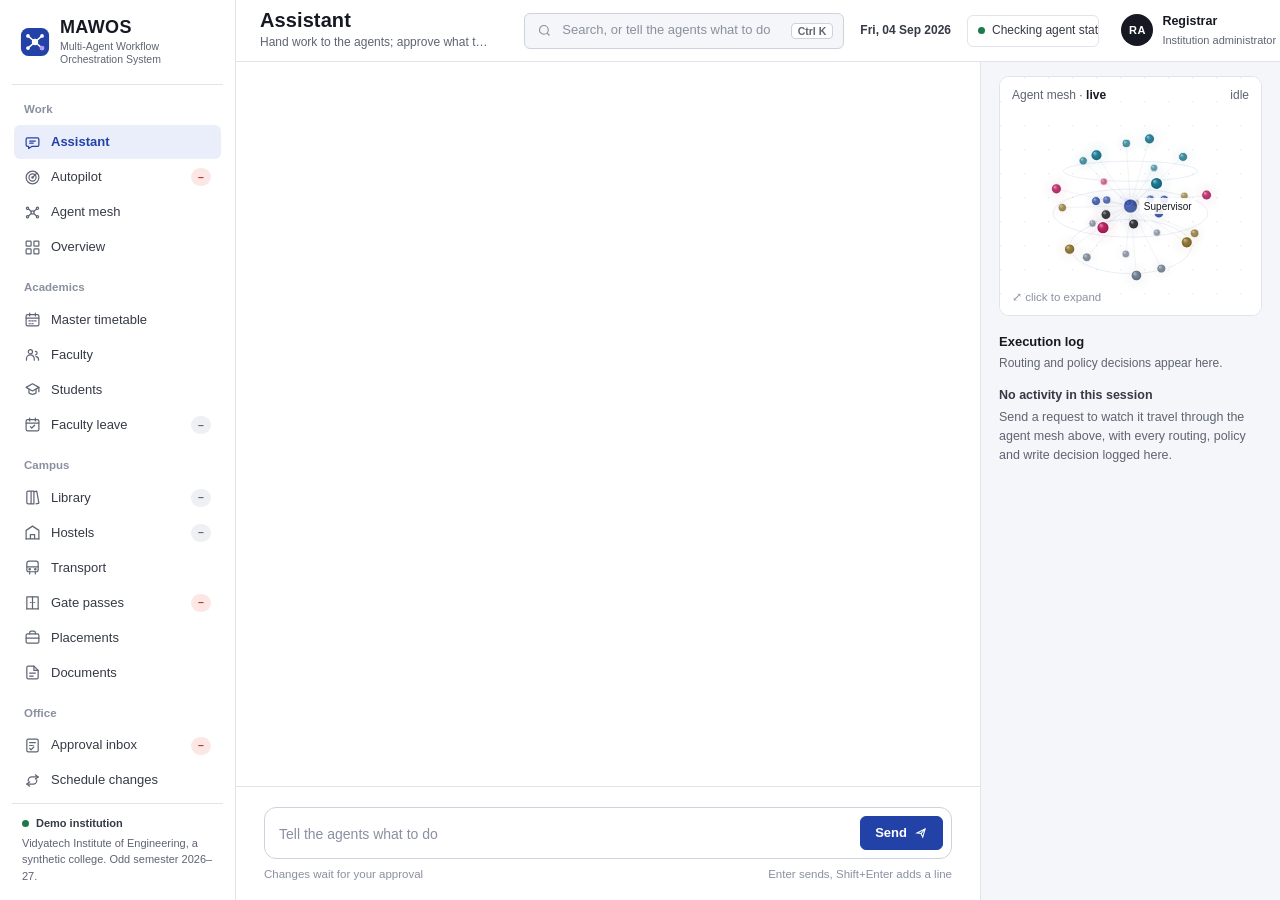
==== static/index.html @ e2b7b104 "notify: hand notices to a gateway; a notice says what happened to it #26: NotifyAgent.dispatch recor" ====
<!DOCTYPE html>
<html lang="en">
<head>
<meta charset="utf-8"/>
<meta name="viewport" content="width=device-width, initial-scale=1"/>
<meta name="theme-color" content="#FFFFFF"/>
<title>MAWOS — Registrar's console</title>
<link rel="stylesheet" href="/static/mawos.css"/>
</head>
<body>
<div class="app">
  <aside class="side" aria-label="Primary navigation">
    <div class="brand"><svg class="mark" viewBox="0 0 32 32" aria-hidden="true"><rect x="1" y="1" width="30" height="30" rx="8" fill="#2342A8"/><g stroke="#fff" stroke-width="1.6" fill="none"><path d="M16 16 8.5 9.5M16 16l7.5-6.5M16 16l-7.5 6.5M16 16l7.5 6.5"/></g><g fill="#fff"><circle cx="16" cy="16" r="3.4"/><circle cx="8.5" cy="9.5" r="2"/><circle cx="23.5" cy="9.5" r="2"/><circle cx="8.5" cy="22.5" r="2"/><circle cx="23.5" cy="22.5" r="2"/></g><circle cx="23.5" cy="22.5" r="2.6" fill="#B79AF0"/></svg><div class="brand-copy"><b>MAWOS</b><span>Multi-Agent Workflow<br>Orchestration System</span></div></div>
    <nav class="nav" id="nav">
      <div class="nav-section">Work</div>
      <button data-v="chat" class="on" title="Assistant">
        <span class="nav-icon"><svg viewBox="0 0 24 24"><path d="M5 5.5h14a2 2 0 0 1 2 2v8a2 2 0 0 1-2 2h-8l-4.5 3v-3H5a2 2 0 0 1-2-2v-8a2 2 0 0 1 2-2Z"/><path d="M8 10h8M8 13h5"/></svg></span>
        <span class="nav-label">Assistant</span>
      </button>
      <button data-v="radar" title="Autopilot">
        <span class="nav-icon"><svg viewBox="0 0 24 24"><circle cx="12" cy="12" r="9"/><circle cx="12" cy="12" r="5"/><path d="M12 12 18 6"/><circle cx="12" cy="12" r="1"/></svg></span>
        <span class="nav-label">Autopilot</span><span class="badge hot" id="radarBadge">–</span>
      </button>
      <button data-v="mesh" title="Agent mesh">
        <span class="nav-icon"><svg viewBox="0 0 24 24"><circle cx="12" cy="12" r="2.2"/><circle cx="5" cy="6" r="1.6"/><circle cx="19" cy="6" r="1.6"/><circle cx="5" cy="18" r="1.6"/><circle cx="19" cy="18" r="1.6"/><path d="M6.3 7l4 3.6M17.7 7l-4 3.6M6.3 17l4-3.6M17.7 17l-4-3.6"/></svg></span>
        <span class="nav-label">Agent mesh</span>
      </button>
      <button data-v="dash" title="Institution Overview">
        <span class="nav-icon"><svg viewBox="0 0 24 24"><rect x="3" y="3" width="7" height="7" rx="1"/><rect x="14" y="3" width="7" height="7" rx="1"/><rect x="3" y="14" width="7" height="7" rx="1"/><rect x="14" y="14" width="7" height="7" rx="1"/></svg></span>
        <span class="nav-label">Overview</span>
      </button>

      <div class="nav-section">Academics</div>
      <button data-v="tt" title="Master timetable">
        <span class="nav-icon"><svg viewBox="0 0 24 24"><rect x="3" y="5" width="18" height="16" rx="2"/><path d="M16 3v4M8 3v4M3 10h18M7 14h2M11 14h2M15 14h2M7 18h2M11 18h2"/></svg></span>
        <span class="nav-label">Master timetable</span>
      </button>
      <button data-v="fac" title="Faculty">
        <span class="nav-icon"><svg viewBox="0 0 24 24"><circle cx="9" cy="8" r="3"/><path d="M3.5 20v-2a5.5 5.5 0 0 1 11 0v2M16 7.5a2.5 2.5 0 0 1 0 5M17 15a4 4 0 0 1 3.5 4v1"/></svg></span>
        <span class="nav-label">Faculty</span>
      </button>
      <button data-v="stu" title="Students">
        <span class="nav-icon"><svg viewBox="0 0 24 24"><path d="m3 9 9-5 9 5-9 5-9-5Z"/><path d="M7 12v5c2.8 2 7.2 2 10 0v-5M21 9v6"/></svg></span>
        <span class="nav-label">Students</span>
      </button>

      <button data-v="leave" title="Faculty leave">
        <span class="nav-icon"><svg viewBox="0 0 24 24"><rect x="3" y="5" width="18" height="16" rx="2"/><path d="M16 3v4M8 3v4M3 10h18M9 15l2 2 4-4"/></svg></span>
        <span class="nav-label">Faculty leave</span><span class="badge" id="leaveBadge">–</span>
      </button>

      <div class="nav-section">Campus</div>
      <button data-v="lib" title="Library">
        <span class="nav-icon"><svg viewBox="0 0 24 24"><path d="M4 19V5a2 2 0 0 1 2-2h4v18H6a2 2 0 0 1-2-2ZM10 3h4v18h-4M14 4l4-1 3 17-4 1"/></svg></span>
        <span class="nav-label">Library</span><span class="badge" id="libBadge">–</span>
      </button>
      <button data-v="hostel" title="Hostels">
        <span class="nav-icon"><svg viewBox="0 0 24 24"><path d="M3 21V9l9-6 9 6v12"/><path d="M9 21v-6h6v6M3 21h18"/></svg></span>
        <span class="nav-label">Hostels</span><span class="badge" id="hostelBadge">–</span>
      </button>
      <button data-v="bus" title="Transport">
        <span class="nav-icon"><svg viewBox="0 0 24 24"><rect x="4" y="3" width="16" height="15" rx="3"/><path d="M4 11h16M8 18v3M16 18v3"/><circle cx="8" cy="14.5" r="1"/><circle cx="16" cy="14.5" r="1"/></svg></span>
        <span class="nav-label">Transport</span>
      </button>
      <button data-v="gate" title="Gate passes">
        <span class="nav-icon"><svg viewBox="0 0 24 24"><path d="M4 21V4h16v17"/><path d="M4 21h16M12 4v17M9 12h1M14 12h1"/></svg></span>
        <span class="nav-label">Gate passes</span><span class="badge hot" id="gateBadge">–</span>
      </button>
      <button data-v="plc" title="Placements">
        <span class="nav-icon"><svg viewBox="0 0 24 24"><rect x="3" y="7" width="18" height="13" rx="2"/><path d="M8 7V5a2 2 0 0 1 2-2h4a2 2 0 0 1 2 2v2M3 13h18"/></svg></span>
        <span class="nav-label">Placements</span>
      </button>
      <button data-v="docs" title="Documents">
        <span class="nav-icon"><svg viewBox="0 0 24 24"><path d="M14 3H6a2 2 0 0 0-2 2v14a2 2 0 0 0 2 2h12a2 2 0 0 0 2-2V9Z"/><path d="M14 3v6h6M8 13h8M8 17h5"/></svg></span>
        <span class="nav-label">Documents</span>
      </button>

      <div class="nav-section">Office</div>
      <button data-v="req" title="Approval inbox">
        <span class="nav-icon"><svg viewBox="0 0 24 24"><rect x="4" y="3" width="16" height="18" rx="2"/><path d="M8 8h8M8 12h5M8 16l2 2 4-4"/></svg></span>
        <span class="nav-label">Approval inbox</span><span class="badge hot" id="reqBadge">–</span>
      </button>
      <button data-v="ovr" title="Schedule changes">
        <span class="nav-icon"><svg viewBox="0 0 24 24"><path d="M20 7h-9a5 5 0 0 0-5 5v1M4 17h9a5 5 0 0 0 5-5v-1"/><path d="m16 4 4 3-4 3M8 14l-4 3 4 3"/></svg></span>
        <span class="nav-label">Schedule changes</span>
      </button>

      <div class="nav-section">Records</div>
      <button data-v="log" title="Audit ledger">
        <span class="nav-icon"><svg viewBox="0 0 24 24"><path d="M12 3 4 6v5c0 5.2 3.3 8.4 8 10 4.7-1.6 8-4.8 8-10V6l-8-3Z"/><path d="m9 12 2 2 4-5"/></svg></span>
        <span class="nav-label">Audit ledger</span>
      </button>
    </nav>
    <div class="side-foot">
      <div class="side-foot-row"><span class="dot"></span>Demo institution</div>
      <div class="side-foot-meta">Vidyatech Institute of Engineering, a synthetic college. Odd semester 2026–27.</div>
    </div>
  </aside>

  <main class="main">
    <header class="top">
      <div class="page-meta">
        <div class="crumb">Vidyatech / Administration</div>
        <h1 id="vtitle">Assistant</h1>
        <div class="sub" id="vsub">Hand work to the agents; approve what they prepare</div>
      </div>
      <div class="spacer"></div>
      <button class="cmdk" id="cmdk" type="button" aria-label="Search or give an instruction"><svg viewBox="0 0 24 24"><circle cx="11" cy="11" r="7"/><path d="m20 20-4-4"/></svg><span>Search, or tell the agents what to do</span><kbd>Ctrl K</kbd></button>
      <div class="date-block">
        <div class="date-label">Operational date</div>
        <div class="date-value" id="clock">Fri, 04 Sep 2026</div>
      </div>
      <button class="status-control" id="enginePill" type="button" title="Test the language-model endpoint">
        <span class="dot"></span><span id="engineTxt">Checking agent status</span>
      </button>
      <div class="who" id="who" tabindex="0" role="button" aria-haspopup="true" title="Account">
        <div class="av">RA</div>
        <div class="profile-copy"><div class="name">Registrar</div><div class="role" id="whoRole">Institution administrator</div></div>
        <div class="acct" id="acct">
          <button type="button" data-acct="pw">Change my password</button>
          <button type="button" data-acct="reset">Reset someone's password…</button>
          <button type="button" data-acct="out">Sign out</button>
        </div>
      </div>
    </header>

    <section class="view chatv" id="v-chat">
      <div class="chatwrap">
        <div class="stream" id="stream" aria-live="polite"></div>
        <div class="composer">
          <div class="composer-label"><span>Suggested queries</span><span>Writes require explicit approval</span></div>
          <div class="chips" id="chips"></div>
          <div class="inp">
            <div class="compose-icon" aria-hidden="true"><svg viewBox="0 0 24 24"><path d="M5 5.5h14a2 2 0 0 1 2 2v8a2 2 0 0 1-2 2h-8l-4.5 3v-3H5a2 2 0 0 1-2-2v-8a2 2 0 0 1 2-2Z"/></svg></div>
            <textarea id="ta" rows="1" aria-label="Message the operations assistant" placeholder="Tell the agents what to do"></textarea>
            <div class="input-actions">
              <span class="keyhint" title="Press Enter to send">↵</span>
              <button class="btn" id="send" type="button">Send <svg viewBox="0 0 24 24"><path d="m5 12 14-7-4 14-3-6-7-1Z"/><path d="m12 13 7-8"/></svg></button>
            </div>
          </div>
          <div class="compose-foot"><span>Changes wait for your approval</span><span>Enter sends, Shift+Enter adds a line</span></div>
        </div>
      </div>
      <aside class="trace" id="trace" aria-label="Agent execution log">
        <div class="mesh-mini" id="meshMini" title="Click to open the agent mesh full screen · drag to rotate">
          <canvas></canvas>
          <div class="mesh-cap"><span>Agent mesh · <b>live</b></span><span id="meshMiniStat">idle</span></div>
          <div class="mini-foot"><span>⤢ click to expand</span><span class="fault" id="meshMiniFault">● fault</span></div>
        </div>
        <div id="traceLog">
          <div class="trace-head"><h5>Execution log</h5></div>
          <div class="meta">Routing and policy decisions appear here.</div>
          <div class="trace-empty">
            <svg viewBox="0 0 24 24"><circle cx="6" cy="6" r="2"/><circle cx="18" cy="12" r="2"/><circle cx="6" cy="18" r="2"/><path d="M8 6h3a3 3 0 0 1 3 3v0a3 3 0 0 0 3 3M8 18h3a3 3 0 0 0 3-3v0a3 3 0 0 1 3-3"/></svg>
            <strong>No activity in this session</strong>
            <span>Send a request to watch it travel through the agent mesh above, with every routing, policy and write decision logged here.</span>
          </div>
        </div>
      </aside>
    </section>

    <section class="view hidden" id="v-radar"></section>
    <section class="view hidden" id="v-mesh">
      <div class="stage" id="meshStage" tabindex="0" aria-label="Agent mesh: live 3D view of the agents">
        <canvas id="meshCanvas"></canvas><div class="mesh-tip"></div>
        <div class="st-top">
          <div class="st-title glass"><div class="h">Agent mesh <span class="live" id="mLive">READY</span>
            <span style="margin-left:auto;color:#7f8ba3;font-size:10.5px;font-weight:500" id="mStat">idle</span></div>
            <div class="st-cap" id="mCaption">Every packet is one real step of a request's execution trace, replayed in order.</div></div>
          <div class="st-tools glass">
            <input type="text" id="mSearch" placeholder="Find an agent…" aria-label="Find an agent"/>
            <select id="mLayout" aria-label="Layout"><option value="sphere">Sphere</option><option value="rings">Rings</option>
              <option value="flow">Flow</option><option value="clusters">Clusters</option></select>
            <button class="tb" data-m="heat" title="Size and colour by activity (H)">Heat</button>
            <button class="tb on" data-m="labels" title="Show labels">Labels</button>
            <button class="tb on" data-m="orbit" title="Slow auto-rotation">Orbit</button>
            <button class="tb" data-m="reset" title="Reset the camera (R)">Reset</button>
            <button class="tb" data-m="probe" title="3 real read-only requests; the last is designed to fail">Run probe</button>
            <button class="tb" data-m="shot" title="Save the view as PNG">PNG</button>
            <button class="tb" data-m="full" title="Full screen (F)">Full screen <kbd>F</kbd></button>
          </div>
        </div>
        <div class="st-left" id="mLeft"></div>
        <div class="st-right" id="mRight"></div>
        <div class="st-toast glass" id="mToast"></div>
        <div class="st-bottom">
          <div class="st-legend glass" id="mLegend"></div>
          <div class="st-dock glass">
            <div class="st-play">
              <button class="tb" data-m="restart" title="Replay the current run">⏮</button>
              <button class="tb" data-m="play" id="mPlay" title="Play / pause (Space)">❚❚</button>
              <button class="tb" data-m="step" title="Single step (N)">⏭</button>
              <select id="mSpeed" aria-label="Replay speed"><option value="0.25">¼×</option><option value="0.5">½×</option>
                <option value="1" selected>1×</option><option value="2">2×</option><option value="4">4×</option></select>
            </div>
            <div class="st-prog"><i id="mProg"></i></div>
            <div class="runs" id="mRuns"></div>
            <div class="st-cmd"><input type="text" id="mCmd" placeholder="Give the agents a job — e.g. “Rebalance bus routes”"/>
              <button class="btn" id="mGo" type="button">Run</button></div>
          </div>
        </div>
      </div>
    </section>
    <section class="view hidden" id="v-dash"></section>
    <section class="view hidden" id="v-leave"></section>
    <section class="view hidden" id="v-lib"></section>
    <section class="view hidden" id="v-hostel"></section>
    <section class="view hidden" id="v-bus"></section>
    <section class="view hidden" id="v-gate"></section>
    <section class="view hidden" id="v-plc"></section>
    <section class="view hidden" id="v-docs"></section>
    <section class="view hidden" id="v-tt"></section>
    <section class="view hidden" id="v-fac"></section>
    <section class="view hidden" id="v-stu"></section>
    <section class="view hidden" id="v-req"></section>
    <section class="view hidden" id="v-ovr"></section>
    <section class="view hidden" id="v-log"></section>
  </main>
</div>


<div class="palette" id="palette" role="dialog" aria-modal="true" aria-label="Search or instruct">
  <div class="box"><input id="palIn" type="text" placeholder="Go to a page, or type an instruction for the agents" autocomplete="off"/>
    <div class="list" id="palList"></div>
    <div class="foot"><span><span class="kbd">↑</span> <span class="kbd">↓</span> to move</span><span><span class="kbd">Enter</span> to open or send</span><span><span class="kbd">Esc</span> to close</span></div></div>
</div>
<script src="/static/blocks.js"></script>
<script src="/static/mesh.js"></script>
<script>
const $=s=>document.querySelector(s), $$=s=>[...document.querySelectorAll(s)];
const SID='sess-'+Math.random().toString(36).slice(2,8);
const api=(u,o)=>fetch(u,o).then(r=>{if(r.status===401){location.href='/login';throw new Error('signed out')}return r.json()});
const VT={chat:['Assistant','Hand work to the agents; approve what they prepare'],dash:['Overview','The institution today'],
  tt:['Master timetable','Class schedules, teaching blocks, and approved changes'],fac:['Faculty','Directory, workload, availability, and leave'],
  stu:['Students','Academic records, attendance, and risk'],req:['Approval inbox','Administrative requests ordered by service level'],
  ovr:['Schedule changes','Approved substitutions and timetable amendments'],log:['Audit ledger','Immutable record of agent-assisted activity'],
  radar:['Autopilot','Every agent, asked what needs a human decision today'],mesh:['Agent mesh','Every request, traced through the agents that handled it'],
  leave:['Faculty leave','Pending leave, priced against the real timetable'],lib:['Library','Catalogue, circulation and overdue fines'],
  hostel:['Hostels','Occupancy, allotment and maintenance'],bus:['Transport','Routes, seat loads and breakdown cover'],
  gate:['Gate passes','Outing and home-visit passes screened against policy'],plc:['Placements','Drives, eligibility and shortlists'],
  docs:['Documents','No-dues clearance, certificates and Student 360']};

/* ---------------- nav ---------------- */
$$('#nav button').forEach(b=>b.onclick=()=>{
  $$('#nav button').forEach(x=>x.classList.remove('on'));b.classList.add('on');
  $$('.view').forEach(v=>v.classList.add('hidden'));
  const v=b.dataset.v; $('#v-'+v).classList.remove('hidden');
  $('#vtitle').textContent=VT[v][0]; $('#vsub').textContent=VT[v][1];
  if(v==='mesh'){AgentMesh.show();$('#meshStage').focus({preventScroll:true});return;}
  if(v!=='chat') render(v);
});
// one delegated handler for every "ask the agent" button, action card and print
// button, so rendered blocks never need inline JS built from data
document.addEventListener('click',e=>{
  const a=e.target.closest('[data-ask]');
  if(a){e.preventDefault();const card=a.closest('.act');if(card)card.classList.add('done');goChat(a.dataset.ask);return;}
  const p=e.target.closest('[data-print]');
  if(p){const d=document.getElementById(p.dataset.print);if(!d)return;d.classList.add('printing');window.print();
    setTimeout(()=>d.classList.remove('printing'),300);}
});

/* ---------------- chat ---------------- */
function push(who,html){
  const d=document.createElement('div');
  d.className='msg '+who;
  d.innerHTML=`<div class="ava">${who==='user'?'RA':'<svg viewBox="0 0 32 32"><g stroke="#2342A8" stroke-width="2" fill="none"><path d="M16 16 8.5 9.5M16 16l7.5-6.5M16 16l-7.5 6.5M16 16l7.5 6.5"/></g><g fill="#2342A8"><circle cx="16" cy="16" r="3.6"/><circle cx="8.5" cy="9.5" r="2.2"/><circle cx="23.5" cy="9.5" r="2.2"/><circle cx="8.5" cy="22.5" r="2.2"/></g><circle cx="23.5" cy="22.5" r="2.6" fill="#6A3DB8"/></svg>'}</div><div class="bubble">${html}</div>`;
  $('#stream').appendChild(d); $('#stream').scrollTop=1e9; return d;
}
function setChips(list){
  $('#chips').innerHTML=(list||[]).map(c=>`<button class="chip">${esc(c)}</button>`).join('');
  $$('#chips .chip').forEach(b=>b.onclick=()=>say(b.textContent));
}
function setTrace(t,intent,conf){
  $('#traceLog').innerHTML=`<div class="trace-head"><h5>Execution log</h5></div>
    <div class="meta">Routed as <b>${esc(intent||'unclassified')}</b>, ${conf||0}% confidence.
      ${t.length} step${t.length===1?'':'s'} in ${t.length?t[t.length-1].ms:0} ms.</div>
    <div class="tl">${t.map(i=>`<div class="ti ${i.status==='error'?'err':/write_blocked/.test(i.action)?'held':i.status==='warn'?'warn':''}">
      <span class="ms">${i.ms} ms</span><div class="ag">${esc(i.agent)}</div>
      <div class="ac">${esc(i.action)}</div><div class="de">${esc(i.detail)}</div></div>`).join('')}</div>`;
}
async function say(text){
  if(!text.trim())return;
  push('user',`<p>${md(text)}</p>`);
  $('#ta').value='';
  const t=push('bot','<div class="typing"><i></i><i></i><i></i></div>');
  MESH.inflight(true);
  try{
    const r=await api('/api/chat',{method:'POST',headers:{'Content-Type':'application/json'},
      body:JSON.stringify({text,session:SID})});
    MESH.inflight(false); MESH.play(r.trace||[],text,r);
    const tag = r.engine && r.engine.startsWith('llm')
      ? `<div class="engtag">Answered by ${esc(r.model||'the language model')}${r.tokens?', '+(r.tokens.in+r.tokens.out).toLocaleString('en-IN')+' tokens':''}</div>`
      : `<div class="engtag">Answered by the rule engine</div>`;
    t.querySelector('.bubble').innerHTML=approvalMark(r.trace)+r.blocks.map(rBlock).join('')+tag;
    setTrace(r.trace||[],r.intent,r.confidence);
    setChips(r.chips);
    if(r.refresh){loadBadges();}
  }catch(e){MESH.inflight(false);t.querySelector('.bubble').innerHTML='<div class="notice"><div class="a">Connection issue</div><div class="t">The administration service is unavailable</div><div class="b">Please retry in a moment. No action was recorded.</div></div>';}
  $('#stream').scrollTop=1e9;
}
$('#send').onclick=()=>say($('#ta').value);
$('#ta').addEventListener('keydown',e=>{if(e.key==='Enter'&&!e.shiftKey){e.preventDefault();say($('#ta').value)}});
$('#ta').addEventListener('input',e=>{e.target.style.height='auto';e.target.style.height=e.target.scrollHeight+'px'});

/* ---------------- views ---------------- */
async function render(v){
  const el=$('#v-'+v); el.innerHTML='<div class="loading-state">Loading institution records</div>';
  if(v==='dash')return renderDash(el);
  if(v==='tt')return renderTT(el);
  if(v==='fac')return renderFac(el);
  if(v==='stu')return renderStu(el);
  if(v==='req')return renderReq(el);
  if(v==='ovr')return renderOvr(el);
  if(v==='log')return renderLog(el);
  if(v==='radar')return renderRadar(el);
  if(v==='leave')return renderLeave(el);
  if(v==='lib')return renderLib(el);
  if(v==='hostel')return renderHostel(el);
  if(v==='bus')return renderBus(el);
  if(v==='gate')return renderGate(el);
  if(v==='plc')return renderPlc(el);
  if(v==='docs')return renderDocs(el);
}
const inr=n=>n>=1e7?'₹'+(n/1e7).toFixed(2)+' Cr':n>=1e5?'₹'+(n/1e5).toFixed(2)+' L':'₹'+(n||0).toLocaleString('en-IN');

async function renderDash(el){
  const k=await api('/api/kpis');
  const kp=[['Students',k.students.toLocaleString('en-IN'),'across 5 departments'],['Faculty',k.faculty,'student ratio '+k.ratio],
    ['Avg attendance',k.avg_att+'%','minimum requirement 75%'],['Avg CGPA',k.avg_cgpa,'autonomous scheme'],
    ['Fee outstanding',inr(k.dues),'current receivables'],['Attendance risk',k.shortage,'below 75%'],
    ['Open approvals',k.pending,'awaiting decision'],['Faculty utilisation',k.util+'%','of sanctioned load'],
    ['Live overrides',k.overrides,'approved schedule changes'],['Placement offers',k.offers,'average ₹'+k.avg_ctc+' LPA']];
  const c=k.campus||{};
  const ck=[['Library overdue',c.library_overdue,inr(c.library_fines)+' fines accrued','lib'],
    ['Hostel occupancy',c.hostel_occupancy+'%',c.hostel_waitlist+' on waitlist','hostel'],
    ['Bus seat load',c.bus_utilisation+'%',c.routes_over+' route(s) over capacity','bus'],
    ['Gate passes',c.gatepass_pending,'awaiting a decision','gate'],
    ['Final-year placed',c.placement_pct+'%',c.drives_upcoming+' drives upcoming','plc'],
    ['Leave pending',c.leaves_pending,'faculty applications','leave']];
  el.innerHTML=`<div class="kpis">${kp.map(x=>`<div class="kpi"><div class="l">${x[0]}</div>
    <div class="v">${x[1]}</div><div class="s">${x[2]}</div></div>`).join('')}</div>
    <h4 class="blk" style="margin-top:4px">Campus services</h4>
    <div class="campus-kpis">${ck.map(x=>`<div class="kpi" style="cursor:pointer" onclick="goView('${x[3]}')"><div class="l">${x[0]}</div>
      <div class="v">${x[1]}</div><div class="s">${x[2]}</div></div>`).join('')}</div>
    <div class="pnl" style="margin-bottom:14px"><h3>Autopilot — what needs you today</h3>
      <div class="cap">Every agent was asked the same question; each item hands the job back to the agent that owns it</div>
      <div id="dashRadar"><div class="loading-state">Asking the agents</div></div></div>
    <div class="grid2">
      <div class="pnl"><h3>Department scorecard</h3><div class="cap">attendance & academic risk</div>
        <table><thead><tr><th>Dept</th><th>Students</th><th>Avg att.</th><th>&lt;75%</th></tr></thead><tbody>
        ${k.depts.map(d=>`<tr><td><b>${d.dept}</b></td><td>${d.n}</td>
          <td><span class="mini"><i style="width:${d.att}%;background:${d.att>=75?'var(--good)':'var(--warn)'}"></i></span>${d.att}%</td>
          <td style="color:${d.short>40?'var(--bad)':'var(--mut)'}">${d.short}</td></tr>`).join('')}</tbody></table></div>
      <div class="pnl"><h3>On leave today</h3><div class="cap">${k.today} · drives substitution planning</div>
        ${k.leaves_today.length?`<table><tbody>${k.leaves_today.map(l=>`<tr><td><b>${l.name}</b><br>
          <span style="color:var(--dim);font-size:11px">${l.dept} · ${l.kind}</span></td>
          <td style="text-align:right;color:var(--mut)">${l.from_date}<br>→ ${l.to_date}</td></tr>`).join('')}</tbody></table>`
          :'<div style="color:var(--dim)">Full attendance of staff today.</div>'}
        <div style="margin-top:12px"><button class="btn sm" onclick="goChat('Brief me on today\\'s institution status')">Open the daily operations brief</button></div>
      </div>
    </div>`;
  const r=await api('/api/panel/ops_radar');
  const acts=(r.blocks||[]).find(b=>b.type==='actions');
  $('#dashRadar').innerHTML=acts?rActions({...acts,title:null,items:acts.items.slice(0,5)})+
    `<button class="btn sm ghost" onclick="goView('radar')">See all ${acts.items.length}</button>`:'Nothing needs you today.';
}
function goChat(q){$$('#nav button')[0].click();say(q)}
function goView(v){const b=$(`#nav button[data-v="${v}"]`);if(b)b.click();}

async function renderTT(el){
  const cls=await api('/api/classes');
  el.innerHTML=`<div class="toolbar">
    <select id="cls" aria-label="Class section">${cls.map(c=>`<option value="${c.dept}|${c.sem}|${c.section}"
      ${c.dept==='CSE'&&c.sem===5&&c.section==='A'?'selected':''}>${c.dept} · Sem ${c.sem} · Sec ${c.section}</option>`).join('')}</select>
    <input type="text" id="dt" value="2026-09-04" aria-label="Operational date" style="width:130px"/>
    <button class="btn sm ghost" id="rl" type="button">Reload</button>
    <span class="spacer" style="flex:1"></span>
    <select id="gscope" aria-label="Generation scope" title="What to rebuild">
      <option value="class">Rebuild this section</option>
      <option value="all">Rebuild the whole college</option></select>
    <input type="number" id="gseed" value="7" min="1" max="9999" aria-label="Solver seed"
      title="Solver seed — the same seed always produces the same timetable" style="width:66px"/>
    <button class="btn sm" id="gen" type="button">Generate from scratch</button></div>
    <div id="solverbox"></div>
    <div id="ttbox"></div>`;
  const load=async()=>{
    const [d,s,sec]=$('#cls').value.split('|');
    const g=await api(`/api/timetable?dept=${d}&sem=${s}&section=${sec}&date=${$('#dt').value}`);
    $('#ttbox').innerHTML=rGrid(g);
  };
  $('#cls').onchange=load;$('#rl').onclick=load;
  $('#gen').onclick=()=>runSolver(load);
  await load();
}

/* ---------------- live timetable solver ----------------
   Streams the solver's own decisions over SSE and replays them onto a grid, so
   what you watch IS the search - not a re-enactment. The stream writes nothing;
   Apply re-solves with the same seed (the solver is deterministic on it) and
   commits, then verifies the result independently before reporting success. */
let SOLVER_ES=null;
function runSolver(reload){
  if(SOLVER_ES){SOLVER_ES.close();SOLVER_ES=null;}
  const [dept,sem,section]=$('#cls').value.split('|');
  const scope=$('#gscope').value, seed=Math.max(1,parseInt($('#gseed').value||'7',10));
  const focus=`${dept}-${sem}${section}`;
  const args={scope,dept,sem,section,seed};
  const PHASES=['Staffing','Search','Repair','Polish','Fill'];
  const box=$('#solverbox');
  box.innerHTML=`<div class="solver">
    <div class="sh"><b>Constraint solver</b>
      <span style="color:var(--dim);font-size:11px">${scope==='all'?'rebuilding all sections':'rebuilding '+esc(focus)}
        · watching <b style="color:var(--mut)">${esc(focus)}</b> · seed ${seed}</span>
      <span class="spacer"></span>
      <div class="phases" id="sphases">${PHASES.map(p=>`<span class="phase" data-p="${p}"><i></i>${p}</span>`).join('')}</div>
    </div>
    <div class="sstats">
      <div class="sstat"><div class="l">Placed</div><div class="v" id="st-pl">0</div></div>
      <div class="sstat"><div class="l">Backtracks</div><div class="v" id="st-bt">0</div></div>
      <div class="sstat"><div class="l">Rejected slots</div><div class="v" id="st-cf">0</div></div>
      <div class="sstat"><div class="l">Improvements</div><div class="v" id="st-sw">0</div></div>
      <div class="sstat"><div class="l">Elapsed</div><div class="v" id="st-ms">0.0s</div></div>
    </div>
    <div class="sbar"><i id="sbar"></i></div>
    <div class="sbody"><div class="sgridwrap" id="sgridwrap">
      <div style="color:var(--dim);padding:22px 4px">Connecting to the solver…</div></div>
      <div class="slog" id="slog"></div></div>
    <div id="swarnbox"></div>
    <div class="sfoot"><div class="msg" id="smsg">Running — nothing has been written yet.</div>
      <button class="btn sm ghost" id="sclose" type="button">Discard</button>
      <button class="btn sm ok" id="sapply" type="button" disabled>Apply this timetable</button></div>
  </div>`;
  box.scrollIntoView({behavior:'smooth',block:'nearest'});

  let META=null, VARS=[], CLS=[], PMAX=7, DAYS=[], focusIdx=-1, t0=Date.now();
  let placed=0,bt=0,cf=0,sw=0,total=0,logN=0,finished=false;
  const cell=(d,p)=>document.getElementById(`sc-${d}-${p}`);
  const log=(cls,html)=>{const el=$('#slog');if(!el)return;
    if(logN++>260){el.removeChild(el.firstChild);}
    const d=document.createElement('div');d.className=cls||'';d.innerHTML=html;
    el.appendChild(d);el.scrollTop=el.scrollHeight;};
  const stat=()=>{const g=id=>document.getElementById(id);if(!g('st-pl'))return;
    g('st-pl').textContent=total?`${placed}/${total}`:placed;g('st-bt').textContent=bt;
    g('st-cf').textContent=cf.toLocaleString('en-IN');g('st-sw').textContent=sw;
    g('st-ms').textContent=((Date.now()-t0)/1000).toFixed(1)+'s';
    g('sbar').style.width=(total?100*placed/total:0)+'%';};
  const phase=n=>{$$('#sphases .phase').forEach(e=>{
      const i=PHASES.indexOf(e.dataset.p), j=PHASES.indexOf(n);
      e.classList.toggle('on',i===j);e.classList.toggle('done',i>=0&&j>=0&&i<j);});};

  function buildGrid(e){
    META=e;VARS=e.vars;CLS=e.classes;PMAX=e.periods;DAYS=e.days;
    const k=CLS.find(c=>c.label===focus)||CLS[0];
    focusIdx=k?k.i:-1;total=e.total;
    if(!k){$('#sgridwrap').innerHTML='<div style="color:var(--dim);padding:22px 4px">That section is not in this run.</div>';return;}
    let h=`<table class="sgrid"><thead><tr><th class="dh">${esc(k.label)}</th>`;
    for(let p=1;p<=PMAX;p++)h+=`<th>P${p}<br><span style="font-weight:400;color:#8b97a8">${(e.period_labels[p-1]||'').split('-')[0]}</span></th>`;
    h+='</tr></thead><tbody>';
    DAYS.forEach((d,di)=>{h+=`<tr><td class="dh">${esc(d)}</td>`;
      for(let p=1;p<=PMAX;p++){
        h+= p>k.day_len[di] ? '<td class="off"></td>'
          : `<td><div class="sc" id="sc-${di}-${p}"><div class="a"></div><div class="b"></div></div></td>`;}
      h+='</tr>';});
    $('#sgridwrap').innerHTML=h+'</tbody></table>';
  }
  function paint(v,slot,room,cls){
    const va=VARS[v];if(!va||va.c!==focusIdx)return;
    const d=Math.floor(slot/PMAX), p0=slot%PMAX;
    for(let j=0;j<va.len;j++){
      const c=cell(d,p0+1+j);if(!c)continue;
      c.className=`sc in ${cls} hot`;
      c.querySelector('.a').textContent=va.s;
      c.querySelector('.b').textContent=(room||'')+(va.len>1?' · lab':'');
      setTimeout(()=>c&&c.classList.remove('hot'),420);
    }
  }
  function clear(v,slot){
    const va=VARS[v];if(!va||va.c!==focusIdx)return;
    const d=Math.floor(slot/PMAX),p0=slot%PMAX;
    for(let j=0;j<va.len;j++){const c=cell(d,p0+1+j);if(!c)continue;
      c.className='sc';c.querySelector('.a').textContent='';c.querySelector('.b').textContent='';}
  }
  const nm=v=>VARS[v]?VARS[v].s:('#'+v);
  const REASON={class:'class already busy',teacher:'teacher busy',unavail:'teacher unavailable',
    room:'no free room',dayload:'daily load reached',weekload:'weekly load reached',
    spread:'already that day',outside:'outside the day'};

  function handle(e){
    switch(e.t){
      case 'init': buildGrid(e);
        log('ph',`<b>${e.total}</b> lesson blocks · ${e.classes.length} section(s) · ${e.rooms.length} rooms${e.pins?` · ${e.pins} pinned periods`:''}`);
        break;
      case 'phase': phase(e.name); log('ph',`▸ ${esc(e.name)} — ${esc(e.note)}`); break;
      case 'staff': log('',`<b>${esc(e.cls)}</b> ${esc(e.subject)} → ${esc(e.name)}`); break;
      case 'pick': log('',`pick <b>${esc(nm(e.v))}</b> · ${e.d} option${e.d===1?'':'s'} (${esc(e.reason)})`); break;
      case 'fail': cf++; log('',`&nbsp;&nbsp;✕ ${esc(REASON[e.c]||e.c)}${e.e?' — '+esc(String(e.e)):''}`); break;
      case 'place': placed++; paint(e.v,e.s,e.r,VARS[e.v]&&VARS[e.v].len>1?'L':'T');
        log('ok',`place <b>${esc(nm(e.v))}</b> → ${esc(e.r)}`); break;
      case 'undo': placed=Math.max(0,placed-1); bt++; clear(e.v,e.s);
        log('no',`undo <b>${esc(nm(e.v))}</b>`); break;
      case 'stuck': log('wn',`stuck on <b>${esc(nm(e.v))}</b> — no legal slot left`); break;
      case 'restart': log('wn',`restart #${e.n} — keeping the best ${e.placed} placements`); break;
      case 'swap': sw++; clear(e.v,e.from); paint(e.v,e.to,e.r,VARS[e.v]&&VARS[e.v].len>1?'L':'T');
        log('',`improve <b>${esc(nm(e.v))}</b> (−${e.gain})`); break;
      case 'done': phase(null); break;
      case 'result': finish(e); break;
    }
    stat();
  }

  function finish(r){
    finished=true;
    $$('#sphases .phase').forEach(e=>{e.classList.remove('on');e.classList.add('done');});
    placed=r.placed;total=r.total;bt=r.backtracks;cf=r.conflicts;stat();
    document.getElementById('st-ms').textContent=(r.ms/1000).toFixed(2)+'s';
    // Repaint the focus section from the committed-shape result, so the grid the
    // admin approves is the finished timetable, not wherever the animation ended.
    const k=CLS.find(c=>c.i===focusIdx);
    const key=k?`${k.dept}-${k.sem}-${k.section}`:null;   // server joins the tuple with '-'
    if(k) r.bookings.filter(b=>b.cls===key)
      .forEach(b=>{const di=DAYS.indexOf(b.day),c=cell(di,b.period);if(!c)return;
        c.className='sc in '+(b.kind==='A'?'A':b.kind==='L'?'L':'T');
        c.querySelector('.a').textContent=b.subject;
        c.querySelector('.b').textContent=b.room||'';});
    const warn=[];
    if(r.unplaced.length)warn.push(`<b>${r.unplaced.length} curriculum period(s) could not be placed</b> and became activity slots: ${
      [...new Set(r.unplaced.map(u=>u.subject))].slice(0,6).join(', ')}.`);
    if(r.capacity_relaxed.length)warn.push(`<b>${r.capacity_relaxed.length} lab block(s) exceed room capacity</b> for ${
      [...new Set(r.capacity_relaxed.map(x=>x.cls))].slice(0,5).join(', ')} — this dataset has no lab batch splitting, so the constraint was relaxed and recorded rather than hidden.`);
    if(r.timed_out)warn.push('<b>The solver hit its time budget</b> and returned the best assignment it had.');
    if(warn.length)$('#swarnbox').innerHTML=`<div class="swarn">${warn.map(w=>'<div>'+w+'</div>').join('')}</div>`;
    $('#smsg').innerHTML=`Solved <b>${r.placed}/${r.total}</b> curriculum periods in <b>${(r.ms/1000).toFixed(2)}s</b>
      · ${r.activity_slots} activity periods · ${r.backtracks} backtracks. Nothing is written yet.`;
    $('#sapply').disabled=false;
    log('ph',`▸ done — ${r.placed}/${r.total} placed, score ${r.score}`);
  }

  const es=new EventSource(`/api/timetable/generate/stream?scope=${scope}&dept=${dept}&sem=${sem}&section=${section}&seed=${seed}`);
  SOLVER_ES=es;
  // Events arrive far faster than anyone can read. Queue them and drain at a rate
  // that scales with the backlog, so a 150-event run and a 2300-event run both
  // stay watchable instead of one of them flashing past.
  const q=[];
  const timer=setInterval(()=>{
    const n=Math.max(1,Math.ceil(q.length/40));
    for(let i=0;i<n&&q.length;i++){try{handle(q.shift())}catch(_){}}
    if(finished&&!q.length){clearInterval(timer);es.close();SOLVER_ES=null;}
  },16);
  es.onmessage=ev=>{try{q.push(JSON.parse(ev.data))}catch(_){}};
  es.onerror=()=>{if(!finished){log('no','stream interrupted — nothing was written');
    $('#smsg').textContent='The solver stream was interrupted. Nothing was written.';}
    es.close();SOLVER_ES=null;};

  $('#sclose').onclick=()=>{if(SOLVER_ES){SOLVER_ES.close();SOLVER_ES=null;}clearInterval(timer);box.innerHTML='';};
  $('#sapply').onclick=async()=>{
    const b=$('#sapply');b.disabled=true;b.textContent='Applying…';
    try{
      const r=await api('/api/timetable/generate/apply',{method:'POST',
        headers:{'Content-Type':'application/json'},body:JSON.stringify(args)});
      if(r.problems&&r.problems.length){
        $('#smsg').innerHTML=`<span style="color:var(--bad)">Applied, but verification found ${r.problems.length} problem(s): ${esc(r.problems[0])}</span>`;
      }else{
        $('#smsg').innerHTML=`<span style="color:var(--good)">Applied to <b>${esc(r.target)}</b> — ${r.periods_written} periods written and independently verified.</span>`;
      }
      b.textContent='Applied';
      await reload();
    }catch(err){b.disabled=false;b.textContent='Apply this timetable';
      $('#smsg').innerHTML='<span style="color:var(--bad)">Apply failed — nothing was written.</span>';}
  };
}

async function renderFac(el){
  const f=await api('/api/faculty');
  el.innerHTML=`<div class="toolbar"><select id="fd" aria-label="Faculty department"><option value="">All departments</option>
    ${['CSE','ISE','ECE','MECH','CIVIL'].map(d=>`<option>${d}</option>`).join('')}</select>
    <span style="color:var(--dim);font-size:11.5px">${f.length} staff · sorted by utilisation</span></div>
    <div class="pnl" id="fbox"></div>
    <div class="modhead" style="margin-top:22px"><span class="lbl">Standing availability</span>
      <button class="btn sm ghost" data-ask="Prof. Vivek Rao is not available every Friday afternoon because of BoS meetings">Record a window</button></div>
    <div class="pnl" id="favail"></div>`;
  panel('faculty_availability').then(r=>{$('#favail').innerHTML=(r.blocks||[]).map(rBlock).join('')}).catch(()=>{});
  const draw=list=>$('#fbox').innerHTML=`<table><thead><tr><th>ID</th><th>Name</th><th>Dept</th>
    <th>Designation</th><th>Load</th><th>Utilisation</th><th>Status</th><th></th></tr></thead><tbody>
    ${list.map(x=>`<tr><td>${x.id}</td><td><b>${x.name}</b><br><span style="color:var(--dim);font-size:11px">${x.email}</span></td>
      <td>${x.dept}</td><td>${x.designation}</td><td>${x.load}/${x.max_load}</td>
      <td><span class="mini"><i style="width:${Math.min(100,x.util)}%;background:${x.util>100?'var(--bad)':x.util>85?'var(--warn)':'var(--good)'}"></i></span>${x.util}%</td>
      <td>${x.on_leave?'<span class="st Rejected">On leave</span>':'<span class="st Approved">Available</span>'}</td>
      <td><button class="btn sm ghost" onclick="goChat('${x.name.replace(/'/g,"")} is absent tomorrow, arrange coverage')">Plan absence</button></td>
    </tr>`).join('')}</tbody></table>`;
  draw(f);
  $('#fd').onchange=async e=>draw(await api('/api/faculty?dept='+e.target.value));
}

async function renderStu(el){
  el.innerHTML=`<div class="toolbar">
    <select id="sd" aria-label="Student department"><option value="">All departments</option>${['CSE','ISE','ECE','MECH','CIVIL'].map(d=>`<option>${d}</option>`).join('')}</select>
    <select id="ss" aria-label="Student semester"><option value="0">All semesters</option><option>3</option><option>5</option><option>7</option></select>
    <input type="text" id="sq" aria-label="Search students" placeholder="Search name or USN"/>
    <label style="color:var(--mut);font-size:12.5px"><input type="checkbox" id="sr"/> only &lt;75% attendance</label></div>
    <div class="pnl" id="sbox"></div>`;
  const load=async()=>{
    const q=`/api/students?dept=${$('#sd').value}&sem=${$('#ss').value}&q=${encodeURIComponent($('#sq').value)}&risk=${$('#sr').checked?1:0}`;
    const s=await api(q);
    $('#sbox').innerHTML=`<div class="cap" style="color:var(--dim);font-size:11.5px;margin-bottom:9px">${s.length} records</div>
      <table><thead><tr><th>USN</th><th>Name</th><th>Class</th><th>Attendance</th><th>CGPA</th>
      <th>Backlogs</th><th>Fee due</th><th>Mentor</th></tr></thead><tbody>
      ${s.map(x=>`<tr><td>${x.usn}</td><td><b>${x.name}</b></td><td>${x.dept}-${x.sem}${x.section}</td>
        <td><span class="mini"><i style="width:${x.attendance}%;background:${x.attendance>=75?'var(--good)':x.attendance>=65?'var(--warn)':'var(--bad)'}"></i></span>${x.attendance}%</td>
        <td>${x.cgpa}</td><td>${x.backlogs}</td><td>${x.fee_due?inr(x.fee_due):'—'}</td>
        <td style="color:var(--mut)">${x.mentor_name}</td></tr>`).join('')}</tbody></table>`;
  };
  ['sd','ss','sr'].forEach(i=>$('#'+i).onchange=load); $('#sq').oninput=load; await load();
}

async function renderReq(el){
  const r=await api('/api/requests');
  el.innerHTML=`<div class="pnl"><h3>Administrative requests</h3>
    <div class="cap">Ordered by priority and service-level age; every decision is retained in the audit ledger</div>
    <table><thead><tr><th>ID</th><th>Type</th><th>Title</th><th>From</th><th>Route</th><th>Amount</th>
    <th>Priority</th><th>Age</th><th>Status</th><th></th></tr></thead><tbody>
    ${r.map(x=>`<tr><td>REQ-${String(x.id).padStart(4,'0')}</td><td>${x.kind}</td>
      <td><b>${x.title}</b><br><span style="color:var(--dim);font-size:11px">${x.details}</span></td>
      <td>${x.raised_by}<br><span style="color:var(--dim);font-size:11px">${x.role}</span></td><td>${x.target}</td>
      <td>${x.amount?inr(x.amount):'—'}</td>
      <td style="color:${x.priority==='High'?'var(--bad)':'var(--mut)'}">${x.priority}</td>
      <td>${x.age}d ${x.age*24>x.sla_hrs&&x.status==='Pending'?'<span class="sla-breach">SLA</span>':''}</td>
      <td><span class="st ${x.status}">${x.status}</span></td>
      <td>${x.status==='Pending'?`<button class="btn sm ok" onclick="dec(${x.id},'approve')">Approve</button>
        <button class="btn sm no" onclick="dec(${x.id},'reject')">Reject</button>`:''}</td></tr>`).join('')}
    </tbody></table></div>`;
}
async function dec(id,d){await api(`/api/requests/${id}/${d}`,{method:'POST'});render('req');loadBadges()}

async function renderOvr(el){
  const o=await api('/api/overrides'), n=await api('/api/notifications');
  el.innerHTML=`<div class="pnl" style="margin-bottom:14px"><h3>Timetable amendments</h3>
    <div class="cap">Approved schedule changes with full decision and actor provenance</div>
    ${o.length?`<table><thead><tr><th>Date</th><th>Class</th><th>Slot</th><th>Action</th><th>Original</th>
      <th>Now</th><th>Reason</th><th>Plan</th><th>By</th><th>Status</th></tr></thead><tbody>
      ${o.map(x=>`<tr><td>${x.date}</td><td>${x.dept}-${x.sem}${x.section}</td><td>${x.day} P${x.period}</td>
        <td><span class="chipx ${x.action==='SWAP'?'swap':x.action==='MAKEUP'?'makeup':'sub'}">${x.action}</span></td>
        <td>${x.orig_name}</td><td><b>${x.new_name}</b></td>
        <td style="color:var(--mut);font-size:11.5px">${x.reason}</td><td><code>${x.plan_ref||''}</code></td>
        <td style="color:var(--dim)">${x.created_by}</td><td><span class="st ${x.status}">${x.status}</span></td></tr>`).join('')}
      </tbody></table>`:'<div style="color:var(--dim)">No overrides yet — ask the copilot to handle a faculty absence.</div>'}</div>
    <div class="pnl"><h3>Notifications</h3><div class="cap">${n.length} message${n.length===1?'':'s'} · ${noteCap(n)}</div>
    ${n.some(x=>x.status==='Failed'||x.status==='Queued')?`<div class="toolbar"><button class="btn sm ghost" onclick="retryNotes(this)">Retry undelivered</button></div>`:''}
    ${n.length?n.map(x=>`<div class="notice"><div class="a">${esc(x.audience)} · ${esc(x.channel)}</div>
      <div class="t">${esc(x.title)}</div><div class="b">${esc(x.body)}</div>
      <div class="ch">${esc(x.created_at)} · <span class="st ${esc(x.status)}">${esc(x.status)}</span>${x.error?` · ${esc(x.error)}`:''}</div></div>`).join(''):'<div style="color:var(--dim)">No notices yet.</div>'}</div>`;
}
// Recorded = no gateway configured: the row is the whole of the delivery (#26, #83).
function noteCap(n){
  return n.some(x=>x.status&&x.status!=='Recorded')?'a delivery gateway is configured; Accepted means it took the message'
    :'recorded only. No delivery gateway is configured, so nothing leaves this system'}
async function retryNotes(b){b.disabled=true;await api('/api/notifications/retry',{method:'POST'});render('ovr')}

async function renderLog(el){
  const a=await api('/api/audit');
  el.innerHTML=`<div class="pnl"><h3>Administrative audit ledger</h3>
    <div class="cap">Complete request, execution, decision, and outcome provenance for governance review</div>
    <table><thead><tr><th>Time</th><th>Actor</th><th>Agent</th><th>Action</th><th>Payload</th><th>Outcome</th></tr></thead>
    <tbody>${a.map(x=>`<tr><td style="white-space:nowrap">${x.ts.replace('T',' ')}</td><td>${x.actor}</td>
      <td><b>${x.agent}</b></td><td><code>${x.action}</code></td>
      <td style="color:var(--mut);font-size:11.5px">${esc(x.payload)}</td>
      <td><span class="st ${x.outcome==='applied'||x.outcome==='committed'?'Approved':'Applied'}">${x.outcome}</span></td></tr>`).join('')}
    </tbody></table></div>`;
}

async function loadBadges(){
  try{
    const b=await api('/api/badges');
    $('#reqBadge').textContent=b.requests; $('#gateBadge').textContent=b.gatepasses;
    $('#leaveBadge').textContent=b.leaves; $('#libBadge').textContent=b.overdue;
    $('#hostelBadge').textContent=b.complaints;
    const r=await api('/api/panel/ops_radar');
    const a=(r.data&&r.data.actions)||[];
    $('#radarBadge').textContent=a.filter(x=>x.severity==='high').length||a.length;
  }catch(e){}
}

/* ---------------- boot ---------------- */
(async function boot(){
  const f = await api('/api/faculty');
  const k = await api('/api/kpis');
  try{
    const operationalDate = new Date(`${k.today}T12:00:00+05:30`);
    $('#clock').textContent = new Intl.DateTimeFormat('en-IN',{
      weekday:'short',day:'2-digit',month:'short',year:'numeric',timeZone:'Asia/Kolkata'
    }).format(operationalDate);
  }catch(e){}
  const busy = f.filter(x=>x.load>=9 && !x.on_leave)[0] || f[0];
  const nm = busy.name;
  push('bot',`<div class="assistant-intro">
    <h2>Good morning, Registrar.</h2>
    <p>Sixteen agents are working the timetable, ${k.students.toLocaleString('en-IN')} students, ${k.faculty} faculty, the library, hostels, buses, gate passes, placements and certificates. Tell them what needs doing in plain words.</p>
    <p>They prepare the change and show it to you. <strong>Nothing is written until you approve it</strong>, and every hop is visible in the agent mesh on the right.</p>
    <div class="assistant-scope"><span>What needs my attention today?</span><span>Cover an absence</span><span>Rebuild a timetable</span><span>Approve gate passes</span><span>Issue a certificate</span></div>
  </div>`);
  setChips(["What needs my attention today?",`${nm} is absent next Monday, arrange coverage`,
    "Decide pending gate passes by policy","Issue a bonafide certificate for 4VP24CS017 for passport",
    "Rebalance bus routes","Who is eligible for the Nethra Robotics drive?","Everything about 4VP24CS017",
    "Brief me on today's institution status"]);
  $('#ta').placeholder = `Try: “${nm} is absent next Monday, arrange coverage”`;
  loadBadges(); refreshMode();
  // deep links: #view=radar opens a module, #ask=... runs a command - a
  // bookmark for a routine check. The link text becomes the admin's turn, so a
  // link carrying approval words ("approve 3") would commit on a click someone
  // else crafted. Those are only PRE-FILLED; the admin has to press Send.
  // (Mirrors guard.APPROVAL_RX - tests/campus_test.py keeps the two in step.)
  const h=new URLSearchParams(location.hash.slice(1));
  if(h.get('view'))goView(h.get('view'));
  if(h.get('layout')){goView('mesh');AgentMesh.layout(h.get('layout'));}
  if(h.get('agent')){goView('mesh');setTimeout(()=>AgentMesh.select(h.get('agent')),400);}
  const APPROVING=/\b(yes|yeah|yep|ok|okay|sure|confirm|confirmed|approve[d]?|apply|applied|go ahead|do it|proceed|send it|publish|commit|accept|make it (?:so|happen)|plan\s*[abc])\b/i;
  if(h.get('ask')){if(APPROVING.test(h.get('ask'))){$('#ta').value=h.get('ask');$('#ta').focus();}else say(h.get('ask'));}
})();

async function refreshMode(){
  try{
    const m = await api('/api/mode');
    const el = $('#enginePill'), tx = $('#engineTxt'), dot = el.querySelector('.dot');
    if(m.enabled){
      tx.textContent = 'Agent online';
      el.title = `${m.provider || 'LLM'} · ${m.model} · click to test connection`;
      dot.style.background='var(--good)'; dot.style.boxShadow='0 0 0 3px rgba(22,132,91,.12)';
    }else{
      tx.textContent = 'Continuity mode';
      el.title = 'Language model not configured; deterministic continuity engine active';
      dot.style.background='var(--warn)'; dot.style.boxShadow='0 0 0 3px rgba(177,92,0,.12)';
    }
  }catch(e){}
}
$('#enginePill').onclick=async()=>{
  $('#engineTxt').textContent='Testing connection';
  const r=await api('/api/mode/test',{method:'POST'});
  const el=$('#enginePill'), dot=el.querySelector('.dot');
  if(r.ok){
    $('#engineTxt').textContent=`Online · ${r.latency_ms} ms`;
    el.title=`${r.model} · endpoint healthy`;
    dot.style.background='var(--good)';
  }else{
    $('#engineTxt').textContent='Connection failed';
    el.title=(r.error||'Endpoint test failed');
    dot.style.background='var(--bad)';
  }
  setTimeout(refreshMode,4000);
};

/* ---------------- campus-service views ----------------
   Every module view renders what the owning agent's READ tool returns (via
   /api/panel, which only exposes reads) and offers the sentences that hand the
   work back to that agent in the chat, where writes are proposed and approved. */
const blocksHTML=bs=>(bs||[]).map(rBlock).join('');
async function panel(name,params){
  const q=new URLSearchParams(Object.entries(params||{}).filter(([,v])=>v)).toString();
  const r=await api(`/api/panel/${name}${q?'?'+q:''}`);
  if(r.trace&&r.trace.length)MESH.play(r.trace,`panel · ${name}`);
  return r;
}
function head(btns,extra=''){
  return `<div class="modhead"><span class="lbl">Hand to agent</span>${btns.map(([t,q,c])=>
    `<button class="btn sm ${c||'ghost'}" data-ask="${attr(q)}">${esc(t)}</button>`).join('')}${extra}</div>`;
}
async function renderRadar(el){
  const r=await panel('ops_radar');
  el.innerHTML=head([['Run the full brief',"What needs my attention today?",'']])+
    `<div class="pnl">${blocksHTML(r.blocks)}</div>`;
}
async function renderLeave(el){
  const [r,lv]=await Promise.all([panel('review_pending_leaves'),api('/api/leaves')]);
  el.innerHTML=head([['Approve every fully-coverable leave','Approve all pending leaves with coverage','pri'],
      ['Who is on leave this week?','Who is on leave this week?']])+
    `<div class="pnl">${blocksHTML(r.blocks)}</div>
    <div class="pnl"><h3>Leave ledger</h3><div class="cap">${lv.length} records</div>
    <table><thead><tr><th>ID</th><th>Faculty</th><th>Dept</th><th>From</th><th>To</th><th>Type</th><th>Reason</th><th>Status</th></tr></thead>
    <tbody>${lv.map(l=>`<tr><td>${l.id}</td><td><b>${esc(l.name)}</b></td><td>${l.dept}</td><td>${l.from_date}</td><td>${l.to_date}</td>
      <td>${esc(l.kind)}</td><td style="color:var(--mut)">${esc(l.reason)}</td><td><span class="st ${l.status}">${l.status}</span></td></tr>`).join('')}</tbody></table></div>`;
}
async function renderLib(el){
  const [o,d]=await Promise.all([panel('library_overview'),panel('library_overdue')]);
  el.innerHTML=head([['Send overdue reminders','Send overdue library reminders','']],
      `<span class="spacer" style="flex:1"></span><input type="text" id="libq" placeholder="Search title, subject, author or BK id" style="width:280px"/>`)+
    `<div id="libres"></div><div class="pnl">${blocksHTML(o.blocks)}</div><div class="pnl">${blocksHTML(d.blocks)}</div>`;
  $('#libq').onkeydown=async e=>{if(e.key!=='Enter')return;
    const r=await panel('library_search',{query:e.target.value});$('#libres').innerHTML=`<div class="pnl">${blocksHTML(r.blocks)}</div>`;};
}
async function renderHostel(el){
  const [s,c]=await Promise.all([panel('hostel_status'),panel('hostel_complaints',{status:'Open'})]);
  el.innerHTML=head([['Allot the waitlist','Allocate hostel rooms to the waitlist',''],
      ['Dispatch open complaints','Dispatch open hostel complaints','']])+
    `<div class="pnl">${blocksHTML(s.blocks)}</div><div class="pnl">${blocksHTML(c.blocks)}</div>`;
}
async function renderBus(el){
  const s=await panel('transport_status');
  const routes=((s.data&&s.data.routes)||[]).filter(r=>r.id.startsWith('R'));
  el.innerHTML=head([['Rebalance over-full routes','Rebalance bus routes','']],
      `<span class="spacer" style="flex:1"></span><select id="busr">${routes.map(r=>`<option>${r.id}</option>`).join('')}</select>
       <button class="btn sm ghost" id="busgo" type="button">Show stops</button>
       <button class="btn sm no" id="busbrk" type="button">Report breakdown</button>`)+
    `<div class="pnl" id="busbox">${blocksHTML(s.blocks)}</div>`;
  $('#busgo').onclick=async()=>{const r=await panel('transport_status',{route:$('#busr').value});$('#busbox').innerHTML=blocksHTML(r.blocks);};
  $('#busbrk').onclick=()=>goChat(`Bus on route ${$('#busr').value} broke down`);
}
async function renderGate(el){
  const r=await panel('gate_pass_queue');
  el.innerHTML=head([['Decide everything the policy is sure of','Decide pending gate passes by policy','pri'],
      ['Approve only the compliant ones','Approve the compliant gate passes','']])+
    `<div class="pnl">${blocksHTML(r.blocks)}
     <div class="cap" style="margin-top:10px">Policy: emergencies and medical passes clear on policy · outings must be outside class hours and back by 20:00 ·
     a class-hour outing needs 85% attendance just to be reviewable · home visits that miss class days need 75% and at most 2 days · no parent consent means the warden calls first.</div></div>`;
}
async function renderPlc(el){
  const r=await panel('placement_overview');
  const up=(r.data&&r.data.upcoming)||[];
  el.innerHTML=head(up.slice(0,2).map(d=>[`Shortlist for ${d.company}`,`Prepare the shortlist for the ${d.company} drive`,'']),
      `<span class="spacer" style="flex:1"></span><select id="drv">${up.map(d=>`<option value="${d.id}">${esc(d.company)} · ${d.date}</option>`).join('')}</select>
       <button class="btn sm ghost" id="drvgo" type="button">Who is eligible?</button>`)+
    `<div id="drvbox"></div><div class="pnl">${blocksHTML(r.blocks)}</div>`;
  $('#drvgo').onclick=async()=>{const x=await panel('drive_eligibility',{drive:$('#drv').value});$('#drvbox').innerHTML=`<div class="pnl">${blocksHTML(x.blocks)}</div>`;};
}
async function renderDocs(el){
  const r=await panel('certificate_register');
  el.innerHTML=head([],`<input type="text" id="dusn" placeholder="USN, e.g. 4VP23CS042" style="width:200px"/>
      <button class="btn sm ghost" id="dnd" type="button">No-dues check</button>
      <button class="btn sm ghost" id="d360" type="button">Student 360</button>
      <select id="dkind"><option>Bonafide</option><option>Conduct</option><option>Fee Structure</option>
        <option>No Dues</option><option>Transfer Certificate</option><option>Internship NOC</option></select>
      <button class="btn sm" id="dissue" type="button">Prepare certificate</button>`)+
    `<div id="dres"></div><div class="pnl">${blocksHTML(r.blocks)}</div>`;
  const u=()=>$('#dusn').value.trim().toUpperCase();
  $('#dnd').onclick=async()=>{const x=await panel('no_dues_status',{usn:u()});$('#dres').innerHTML=`<div class="pnl">${blocksHTML(x.blocks)||'No such student.'}</div>`;};
  $('#d360').onclick=async()=>{const x=await panel('student_360',{usn:u()});$('#dres').innerHTML=`<div class="pnl">${blocksHTML(x.blocks)||'No such student.'}</div>`;};
  $('#dissue').onclick=()=>u()&&goChat(`Prepare the ${$('#dkind').value} certificate for ${u()}`);
}


/* ---------------- command palette (Ctrl/Cmd+K) ----------------
   Jump to any page, run a common instruction, or send whatever was typed to
   the agents. Sending goes through the same chat turn as the composer, so a
   write it asks for still stops at a proposal. */
const PAL_CMDS=["What needs my attention today?","Decide pending gate passes by policy","Rebalance bus routes",
  "Allocate hostel rooms to the waitlist","Review pending leave applications","Show booked make-up classes",
  "Send overdue library reminders","Pending approvals in my inbox","Brief me on today's institution status"];
let PAL_SEL=0,PAL_ITEMS=[];
function palRender(){
  const q=$('#palIn').value.trim().toLowerCase();
  const pages=Object.entries(VT).filter(([v,[t,s]])=>!q||t.toLowerCase().includes(q)||s.toLowerCase().includes(q))
    .map(([v,[t,s]])=>({kind:'page',v,label:t,hint:s}));
  const cmds=PAL_CMDS.filter(c=>!q||c.toLowerCase().includes(q)).map(c=>({kind:'ask',label:c,hint:'Ask the agents'}));
  PAL_ITEMS=[...(q?[{kind:'ask',label:$('#palIn').value.trim(),hint:'Send to the agents'}]:[]),...pages,...cmds];
  PAL_SEL=Math.min(PAL_SEL,PAL_ITEMS.length-1);
  let html='',last='';
  PAL_ITEMS.forEach((it,i)=>{const g=it.kind==='page'?'Pages':'Instructions';
    if(g!==last){html+=`<div class="grp">${g}</div>`;last=g;}
    html+=`<button type="button" class="it ${i===PAL_SEL?'sel':''}" data-i="${i}">${esc(it.label)}<small>${esc(it.hint)}</small></button>`;});
  $('#palList').innerHTML=html||'<div class="grp">Nothing matches. Press Enter to send it to the agents.</div>';
}
function palOpen(){$('#palette').classList.add('open');$('#palIn').value='';PAL_SEL=0;palRender();setTimeout(()=>$('#palIn').focus(),10);}
function palClose(){$('#palette').classList.remove('open');}
function palRun(it){palClose();if(!it)return;if(it.kind==='page')goView(it.v);else goChat(it.label);}
$('#cmdk').onclick=palOpen;
document.addEventListener('keydown',e=>{if((e.ctrlKey||e.metaKey)&&e.key.toLowerCase()==='k'){e.preventDefault();
  $('#palette').classList.contains('open')?palClose():palOpen();}});
$('#palIn').addEventListener('input',()=>{PAL_SEL=0;palRender();});
$('#palIn').addEventListener('keydown',e=>{
  if(e.key==='ArrowDown'){PAL_SEL=Math.min(PAL_SEL+1,PAL_ITEMS.length-1);palRender();e.preventDefault();}
  else if(e.key==='ArrowUp'){PAL_SEL=Math.max(PAL_SEL-1,0);palRender();e.preventDefault();}
  else if(e.key==='Enter'){e.preventDefault();palRun(PAL_ITEMS[PAL_SEL]||($('#palIn').value.trim()&&{kind:'ask',label:$('#palIn').value.trim()}));}
  else if(e.key==='Escape')palClose();});
$('#palList').onclick=e=>{const b=e.target.closest('[data-i]');if(b)palRun(PAL_ITEMS[+b.dataset.i]);};
$('#palette').onclick=e=>{if(e.target.id==='palette')palClose();};

/* ---------------- account (#27) ---------------- */
$('#who').onclick=e=>{if(!e.target.closest('[data-acct]'))$('#who').classList.toggle('open')};
document.addEventListener('click',e=>{if(!e.target.closest('#who'))$('#who').classList.remove('open')});
$('#acct').onclick=async e=>{
  const b=e.target.closest('[data-acct]');if(!b)return;$('#who').classList.remove('open');
  if(b.dataset.acct==='out')return signOut();
  if(b.dataset.acct==='pw')return changePassword();
  const v=await dialog("Reset a user's password",[{label:'Username — a USN, a staff ID like F012, or registrar'}],
    'They get a temporary password, shown once here. Their open sessions are signed out.');
  if(!v||!v[0].trim())return;
  const r=await fetch('/api/auth/reset',{method:'POST',headers:{'Content-Type':'application/json'},
    body:JSON.stringify({username:v[0].trim()})}).then(x=>x.json());
  if(r.temporary_password) await dialog(`Temporary password for ${r.username}`,[],`${r.temporary_password} — shown once. Read it to them; they should change it after signing in.`);
  else notify(r.error||'Could not reset it.',false);
};
api('/api/auth/me').then(m=>{if(m.demo)$('#whoRole').innerHTML='Institution administrator<span class="demo-flag" title="Every password is published on the login page">demo logins</span>';});

/* ---------------- agent mesh (static/mesh.js) ---------------- */
const MESH={inflight:v=>AgentMesh.inflight(v),
  play:(trace,label,resp)=>AgentMesh.ingest(trace,label,resp?AgentMesh.summarise(resp):'')};
AgentMesh.init({ask:text=>say(text),show:()=>goView('mesh')});
</script>
</body>
</html>
---- static/mawos.css ----
/* MAWOS — Multi-Agent Workflow Orchestration System
   One design system for the console, the portal and the sign-in page.

   Register ink and stamp-pad violet. Indian college offices still run on
   registers written in blue ink and approvals stamped in violet; this
   interface keeps that vocabulary. Blue is for everything you can act on.
   Violet is reserved for one moment only: work an agent has prepared that is
   waiting for a person's approval, and the stamp when it is approved.

   Nothing here is loaded from outside: system faces only. */

:root {
  --paper: #F5F6F9;
  --surface: #FFFFFF;
  --sunken: #EEF0F4;
  --ink: #161922;
  --ink-2: #353A46;
  --graphite: #5E6472;
  --muted: #8A90A0;
  --rule: #E1E4EB;
  --rule-2: #CDD2DC;
  --blue: #2342A8;
  --blue-2: #1A338A;
  --blue-soft: #EAEEFB;
  --violet: #6A3DB8;
  --violet-soft: #F2ECFB;
  --ok: #1C7A4B;
  --ok-soft: #E5F3EB;
  --warn: #A35A06;
  --warn-soft: #FBF0DF;
  --bad: #BE3226;
  --bad-soft: #FBE8E5;

  --ui: "Segoe UI Variable Text", "Segoe UI", -apple-system, BlinkMacSystemFont, "Helvetica Neue", Arial, sans-serif;
  --display: "Bahnschrift", "DIN Alternate", "DIN 2014", "D-DIN", "Roboto Condensed", "Arial Narrow", var(--ui);
  --code: ui-monospace, "Cascadia Mono", "SF Mono", Consolas, monospace;

  --r-s: 6px; --r-m: 10px; --r-l: 14px;
  --lift: 0 1px 2px rgba(22, 25, 34, .05);
  --float: 0 12px 32px rgba(22, 25, 34, .12), 0 2px 6px rgba(22, 25, 34, .06);
  color-scheme: light;
}

* { box-sizing: border-box }
html, body { height: 100% }
body {
  margin: 0; background: var(--paper); color: var(--ink);
  font: 14px/1.55 var(--ui); -webkit-font-smoothing: antialiased; text-rendering: optimizeLegibility;
  font-feature-settings: "tnum" 0;
}
button, input, select, textarea { font: inherit; color: inherit }
a { color: var(--blue) }
:focus-visible { outline: 2px solid var(--blue); outline-offset: 2px }
::selection { background: #D6DDF7 }
::-webkit-scrollbar { width: 10px; height: 10px }
::-webkit-scrollbar-thumb { background: #CFD3DC; border: 3px solid transparent; border-radius: 10px; background-clip: padding-box }
::-webkit-scrollbar-track { background: transparent }
.hidden { display: none !important }
.num, .kpi .v, .card .v, .kv .v, .sstat .v { font-family: var(--display); font-variant-numeric: tabular-nums; letter-spacing: 0 }

/* ================================================================ mark */
.mark { width: 30px; height: 30px; flex: 0 0 30px; display: block }
.wordmark { display: flex; align-items: center; gap: 10px; min-width: 0 }
.wordmark b { display: block; font-family: var(--display); font-size: 18px; font-weight: 600; letter-spacing: .02em; line-height: 1 }
.wordmark span { display: block; margin-top: 3px; font-size: 11px; color: var(--graphite); white-space: nowrap; line-height: 1.2 }

/* ============================================================== console */
.app { display: grid; grid-template-columns: 236px minmax(0, 1fr); height: 100vh; overflow: hidden }
.side { min-width: 0; display: flex; flex-direction: column; background: var(--surface); border-right: 1px solid var(--rule); padding: 18px 12px 14px; overflow: hidden }
.brand { display: flex; align-items: center; gap: 10px; padding: 0 8px 18px; border-bottom: 1px solid var(--rule); margin-bottom: 10px }
.brand-copy { min-width: 0 }
.brand-copy b { display: block; font-family: var(--display); font-size: 18px; font-weight: 600; letter-spacing: .02em; line-height: 1 }
.brand-copy span { display: block; margin-top: 4px; font-size: 10.5px; color: var(--graphite); line-height: 1.25 }
.logo { display: none }
.nav { flex: 1; min-height: 0; overflow-y: auto; display: flex; flex-direction: column; gap: 1px; padding: 2px }
.nav-section { padding: 14px 10px 5px; color: var(--muted); font-size: 11.5px; font-weight: 600 }
.nav-section:first-child { padding-top: 4px }
.nav button {
  position: relative; display: flex; align-items: center; gap: 10px; width: 100%; min-height: 34px; padding: 6px 10px;
  border: 0; border-radius: var(--r-s); background: none; color: var(--ink-2); font-size: 13px; text-align: left; cursor: pointer;
}
.nav button:hover { background: var(--sunken) }
.nav button.on { background: var(--blue-soft); color: var(--blue); font-weight: 600 }
.nav-icon { width: 17px; height: 17px; flex: 0 0 17px; color: var(--graphite) }
.nav button.on .nav-icon { color: var(--blue) }
.nav-icon svg { width: 17px; height: 17px; display: block; fill: none; stroke: currentColor; stroke-width: 1.7; stroke-linecap: round; stroke-linejoin: round }
.nav-label { flex: 1; min-width: 0; white-space: nowrap; overflow: hidden; text-overflow: ellipsis }
.badge { min-width: 20px; height: 18px; padding: 0 6px; border-radius: 9px; background: var(--sunken); color: var(--graphite); display: inline-grid; place-items: center; font: 600 10.5px/1 var(--display); font-variant-numeric: tabular-nums }
.badge.hot { background: var(--bad-soft); color: var(--bad) }
.side-foot { margin-top: 10px; padding: 11px 10px 2px; border-top: 1px solid var(--rule); font-size: 11px; color: var(--graphite); line-height: 1.5 }
.side-foot-row { display: flex; align-items: center; gap: 7px; color: var(--ink-2); font-weight: 600 }
.side-foot-meta { margin-top: 3px }
.dot { display: inline-block; width: 7px; height: 7px; flex: 0 0 7px; border-radius: 50%; background: var(--ok) }

.main { min-width: 0; display: flex; flex-direction: column; overflow: hidden }
.top { flex: 0 0 62px; display: flex; align-items: center; gap: 16px; padding: 0 24px; background: var(--surface); border-bottom: 1px solid var(--rule); z-index: 5 }
.page-meta { min-width: 0 }
.crumb { display: none }
.top h1 { margin: 0; font-family: var(--display); font-size: 20px; font-weight: 600; letter-spacing: .005em; line-height: 1.15 }
.top .sub { margin-top: 1px; color: var(--graphite); font-size: 12px; white-space: nowrap; overflow: hidden; text-overflow: ellipsis }
.spacer { flex: 1 }
.cmdk {
  display: flex; align-items: center; gap: 10px; width: min(380px, 34vw); height: 36px; padding: 0 10px 0 12px;
  border: 1px solid var(--rule-2); border-radius: var(--r-s); background: var(--paper); color: var(--muted); font-size: 13px; cursor: text;
}
.cmdk:hover { border-color: var(--graphite) }
.cmdk svg { width: 15px; height: 15px; fill: none; stroke: currentColor; stroke-width: 1.8 }
.cmdk span { flex: 1; text-align: left; white-space: nowrap; overflow: hidden; text-overflow: ellipsis }
.cmdk kbd, .kbd { padding: 1px 6px; border: 1px solid var(--rule-2); border-radius: 4px; background: var(--surface); color: var(--graphite); font: 600 10.5px var(--ui) }
.date-block { text-align: right; white-space: nowrap; font-size: 12px; color: var(--graphite) }
.date-block .date-label { display: none }
.date-block .date-value { color: var(--ink-2); font-weight: 600 }
.status-control { display: flex; align-items: center; gap: 7px; height: 32px; padding: 0 10px; border: 1px solid var(--rule); border-radius: var(--r-s); background: var(--surface); color: var(--ink-2); font-size: 12px; cursor: pointer; white-space: nowrap; max-width: 190px; overflow: hidden }
.status-control:hover { border-color: var(--rule-2) }
.who { position: relative; display: flex; align-items: center; gap: 9px; padding: 4px 6px; border-radius: var(--r-s); cursor: pointer; min-width: 0 }
.who:hover { background: var(--sunken) }
.av { width: 32px; height: 32px; flex: 0 0 32px; border-radius: 50%; background: var(--ink); color: #fff; display: grid; place-items: center; font: 600 11px var(--display); letter-spacing: .04em }
.profile-copy .name { font-size: 12.5px; font-weight: 600; white-space: nowrap }
.profile-copy .role { font-size: 11px; color: var(--graphite); white-space: nowrap }
.acct, .menu { display: none; position: absolute; right: 0; top: calc(100% + 6px); min-width: 230px; padding: 6px; border: 1px solid var(--rule); border-radius: var(--r-m); background: var(--surface); box-shadow: var(--float); z-index: 40 }
.who.open .acct, .me.open .menu { display: block }
.acct button, .menu button { display: block; width: 100%; padding: 8px 10px; border: 0; border-radius: var(--r-s); background: none; text-align: left; font-size: 13px; cursor: pointer }
.acct button:hover, .menu button:hover { background: var(--sunken) }
.demo-flag, .demo { margin-left: 6px; padding: 1px 7px; border-radius: 9px; background: var(--warn-soft); color: var(--warn); font-size: 10.5px; font-weight: 600 }

.view { flex: 1; min-height: 0; overflow: auto; padding: 24px 28px 40px }
.view.chatv { padding: 0; display: grid; grid-template-columns: minmax(0, 1fr) 340px; overflow: hidden; background: var(--surface) }

/* ============================================================ assistant */
.chatwrap { min-width: 0; display: flex; flex-direction: column; overflow: hidden }
.stream { flex: 1; min-height: 0; overflow: auto; padding: 32px max(28px, calc((100% - 780px) / 2)) 24px; display: flex; flex-direction: column; gap: 26px }
.msg { display: flex; gap: 12px; width: 100%; max-width: 780px }
.msg .ava { width: 28px; height: 28px; flex: 0 0 28px; border-radius: 50%; display: grid; place-items: center; font: 600 10px var(--display) }
.msg.bot .ava { background: var(--surface); border: 1px solid var(--rule-2); color: var(--blue) }
.msg.bot .ava svg { width: 16px; height: 16px }
.msg.user { align-self: flex-end; width: auto; max-width: min(640px, 86%); flex-direction: row-reverse }
.msg.user .ava { background: var(--ink); color: #fff }
.bubble { min-width: 0; flex: 1; color: var(--ink-2) }
.msg.user .bubble { padding: 9px 14px; border-radius: 16px 4px 16px 16px; background: var(--ink); color: #fff }
.bubble p { margin: 0 0 10px; line-height: 1.6 }
.bubble p:last-child { margin-bottom: 0 }
.bubble strong { color: var(--ink); font-weight: 650 }
.msg.user .bubble strong { color: #fff }
.bubble code, code { padding: 1px 5px; border-radius: 4px; background: var(--sunken); color: var(--ink-2); font: 12px var(--code) }
.assistant-intro { max-width: 640px }
.assistant-intro .eyebrow { display: none }
.assistant-intro h2 { margin: 2px 0 10px; font-family: var(--display); font-size: 26px; font-weight: 600; line-height: 1.15; color: var(--ink) }
.assistant-intro p { color: var(--ink-2) }
.assistant-scope { display: flex; flex-wrap: wrap; gap: 6px; margin-top: 16px }
.assistant-scope span { padding: 3px 10px; border-radius: 12px; background: var(--sunken); color: var(--graphite); font-size: 12px }
h4.blk { margin: 20px 0 8px; color: var(--ink); font-size: 13px; font-weight: 650 }
.engtag { margin-top: 12px; color: var(--muted); font-size: 11.5px }
.typing { display: flex; gap: 5px; padding: 8px 0 }
.typing i { width: 6px; height: 6px; border-radius: 50%; background: var(--rule-2); animation: typing 1.2s infinite ease-in-out }
.typing i:nth-child(2) { animation-delay: .15s } .typing i:nth-child(3) { animation-delay: .3s }
@keyframes typing { 0%, 60%, 100% { background: var(--rule-2) } 30% { background: var(--blue) } }

/* the approval moment: the one bold thing in the interface */
.held-note { display: flex; gap: 10px; align-items: flex-start; margin: 12px 0 2px; padding: 10px 14px; border-left: 3px solid var(--violet); background: var(--violet-soft); border-radius: 0 var(--r-s) var(--r-s) 0; color: #3E2378; font-size: 13px }
.held-note b { color: #3E2378 }
.stamp { display: inline-flex; flex-direction: column; align-items: center; margin: 4px 0 10px; padding: 6px 16px 5px; border: 2.5px solid var(--violet); border-radius: 9px; color: var(--violet); transform: rotate(-3deg); box-shadow: inset 0 0 0 1.5px var(--surface), inset 0 0 0 3px rgba(106, 61, 184, .35) }
.stamp b { font: 700 17px/1 var(--display); letter-spacing: .14em; text-transform: uppercase }
.stamp small { margin-top: 3px; font-size: 10.5px; font-weight: 600; opacity: .9 }
@media (prefers-reduced-motion: no-preference) { .stamp { animation: stamp .42s cubic-bezier(.2, 1.4, .4, 1) both } }
@keyframes stamp { from { opacity: 0; transform: rotate(-3deg) scale(1.6) } to { opacity: 1; transform: rotate(-3deg) scale(1) } }

/* ============================================================== tables */
table { width: 100%; border-collapse: collapse; font-size: 13px; font-variant-numeric: tabular-nums }
th { padding: 8px 12px; text-align: left; color: var(--graphite); font-size: 12px; font-weight: 600; border-bottom: 1px solid var(--rule-2); background: var(--surface); white-space: nowrap }
td { padding: 9px 12px; border-bottom: 1px solid var(--rule); color: var(--ink-2); vertical-align: top }
tbody tr:last-child td { border-bottom: 0 }
tbody tr:hover td { background: #FAFBFD }
.tblwrap { max-height: 380px; overflow: auto; border: 1px solid var(--rule); border-radius: var(--r-m); background: var(--surface) }
.tblwrap th { position: sticky; top: 0; z-index: 1 }
.tblwrap.dense td, .tblwrap.dense th { padding: 7px 11px; font-size: 12.5px }

/* ====================================================== figures & cards */
.cards { display: grid; grid-template-columns: repeat(auto-fit, minmax(128px, 1fr)); margin: 8px 0 4px; border: 1px solid var(--rule); border-radius: var(--r-m); background: var(--surface); overflow: hidden }
.card { min-width: 0; padding: 12px 16px 13px; border-right: 1px solid var(--rule); position: relative }
.card:last-child { border-right: 0 }
.card .l { color: var(--graphite); font-size: 12px }
.card .v { margin-top: 4px; font-size: 24px; font-weight: 600; line-height: 1.1; color: var(--ink) }
.card .s { margin-top: 3px; font-size: 11.5px; color: var(--muted) }
.card.good .v { color: var(--ok) } .card.bad .v { color: var(--bad) } .card.warn .v { color: var(--warn) }

.kpis { display: grid; grid-template-columns: repeat(5, minmax(0, 1fr)); margin-bottom: 18px; border: 1px solid var(--rule); border-radius: var(--r-m); background: var(--surface) }
.kpi { min-width: 0; padding: 14px 18px 15px; border-right: 1px solid var(--rule); border-bottom: 1px solid var(--rule) }
.kpi:nth-child(5n) { border-right: 0 }
.kpi:nth-last-child(-n+5) { border-bottom: 0 }
.kpi .l { color: var(--graphite); font-size: 12px }
.kpi .v { margin-top: 6px; font-size: 28px; font-weight: 600; line-height: 1 }
.kpi .s { margin-top: 6px; color: var(--muted); font-size: 11.5px; white-space: nowrap; overflow: hidden; text-overflow: ellipsis }
.campus-kpis { display: grid; grid-template-columns: repeat(6, minmax(0, 1fr)); margin-bottom: 20px; border: 1px solid var(--rule); border-radius: var(--r-m); background: var(--surface); overflow: hidden }
.campus-kpis .kpi { border-bottom: 0 } .campus-kpis .kpi:nth-child(5n) { border-right: 1px solid var(--rule) } .campus-kpis .kpi:last-child { border-right: 0 }
.campus-kpis .kpi:hover { background: #FAFBFD }
.grid2 { display: grid; grid-template-columns: repeat(2, minmax(0, 1fr)); gap: 18px }
.pnl { min-width: 0; padding: 18px 20px; border: 1px solid var(--rule); border-radius: var(--r-m); background: var(--surface); overflow: auto }
.pnl h3 { margin: 0 0 2px; font-family: var(--display); font-size: 17px; font-weight: 600 }
.pnl .cap { margin-bottom: 14px; color: var(--graphite); font-size: 12.5px }
.mini { display: inline-block; width: 64px; height: 4px; margin-right: 8px; border-radius: 2px; background: var(--sunken); vertical-align: middle; overflow: hidden }
.mini i { display: block; height: 100% }
.sla-breach { margin-left: 5px; padding: 1px 6px; border-radius: 8px; background: var(--bad-soft); color: var(--bad); font-size: 10.5px; font-weight: 600 }
.loading-state { display: flex; align-items: center; gap: 10px; color: var(--graphite); font-size: 13px }
.loading-state:before { content: ""; width: 14px; height: 14px; border: 2px solid var(--rule-2); border-top-color: var(--blue); border-radius: 50%; animation: spin .7s linear infinite }
@keyframes spin { to { transform: rotate(360deg) } }

/* =============================================================== controls */
.btn { display: inline-flex; align-items: center; justify-content: center; gap: 7px; min-height: 34px; padding: 6px 14px; border: 1px solid var(--blue); border-radius: var(--r-s); background: var(--blue); color: #fff; font-size: 13px; font-weight: 600; cursor: pointer; white-space: nowrap }
.btn:hover { background: var(--blue-2); border-color: var(--blue-2) }
.btn.ghost { background: var(--surface); border-color: var(--rule-2); color: var(--ink-2) }
.btn.ghost:hover { border-color: var(--graphite); background: var(--surface) }
.btn.ok { background: var(--violet); border-color: var(--violet) }
.btn.ok:hover { background: #572F9D; border-color: #572F9D }
.btn.no { background: var(--surface); border-color: #E3B4AE; color: var(--bad) }
.btn.sm { min-height: 28px; padding: 3px 10px; font-size: 12px }
.btn svg { width: 14px; height: 14px; fill: none; stroke: currentColor; stroke-width: 1.8 }
select, input[type=text], input[type=number], input[type=password] { height: 34px; padding: 0 10px; border: 1px solid var(--rule-2); border-radius: var(--r-s); background: var(--surface); font-size: 13px; outline: 0 }
select:focus, input:focus { border-color: var(--blue); box-shadow: 0 0 0 3px var(--blue-soft) }
.toolbar, .modhead { display: flex; align-items: center; gap: 8px; flex-wrap: wrap; margin-bottom: 16px }
.modhead .lbl { color: var(--graphite); font-size: 12.5px; margin-right: 2px }
.st { display: inline-flex; padding: 1px 8px; border-radius: 9px; font-size: 11.5px; font-weight: 600; white-space: nowrap }
.st.Pending { background: var(--violet-soft); color: var(--violet) }
.st.Approved { background: var(--ok-soft); color: var(--ok) }
.st.Rejected, .st.Reverted { background: var(--bad-soft); color: var(--bad) }
.st.Applied { background: var(--blue-soft); color: var(--blue) }
/* notification delivery (#26): Recorded = no gateway, never a failure; violet stays for approval */
.st.Accepted { background: var(--ok-soft); color: var(--ok) }
.st.Queued { background: var(--blue-soft); color: var(--blue) }
.st.Failed { background: var(--bad-soft); color: var(--bad) }
.st.Recorded { background: var(--sunken); color: var(--graphite) }

/* =============================================================== plans */
.plan { margin: 12px 0 16px; border: 1px solid var(--rule); border-radius: var(--r-m); background: var(--surface); overflow: hidden }
.plan.best { border-color: #BDB0E0; box-shadow: 0 0 0 3px var(--violet-soft) }
.plan .ph { display: flex; align-items: center; gap: 12px; padding: 13px 16px; border-bottom: 1px solid var(--rule) }
.pcode { width: 28px; height: 28px; flex: 0 0 28px; border: 1.5px solid var(--ink); border-radius: 50%; display: grid; place-items: center; font: 600 13px var(--display) }
.plan.best .pcode { border-color: var(--violet); color: var(--violet) }
.ph b { font-size: 14px; color: var(--ink) }
.tag { margin-left: auto; padding: 2px 9px; border-radius: 9px; background: var(--violet-soft); color: var(--violet); font-size: 11.5px; font-weight: 600 }
.metrics { display: grid; grid-template-columns: repeat(3, 1fr); gap: 22px; padding: 12px 16px; border-bottom: 1px solid var(--rule) }
.metric .l { color: var(--graphite); font-size: 12px }
.metric .n { float: right; color: var(--ink); font: 600 13px var(--display) }
.bar { height: 4px; margin-top: 8px; border-radius: 2px; background: var(--sunken); overflow: hidden }
.bar i { display: block; height: 100%; background: var(--blue) }
.metric.g .bar i { background: var(--violet) }
.wts { padding: 8px 16px; border-bottom: 1px solid var(--rule); color: var(--graphite); font-size: 12px; line-height: 1.55 }
.wts b { color: var(--ink-2) }
.pol { display: block; color: var(--muted) }
.incomp { padding: 9px 16px; border-bottom: 1px solid var(--rule); background: var(--warn-soft); color: var(--warn); font-size: 12.5px }
.plan .pb { padding: 12px 16px }
.legs { font-size: 13px }
.leg { display: grid; grid-template-columns: 82px 96px minmax(0, 1fr); gap: 10px; padding: 8px 0; border-bottom: 1px solid var(--rule) }
.leg:last-child { border-bottom: 0 }
.leg .p { color: var(--graphite); font-variant-numeric: tabular-nums }
.leg .d small { display: block; margin-top: 2px; color: var(--graphite); font-size: 12px }
.chipx { display: inline-flex; padding: 1px 8px; border-radius: 9px; font-size: 11px; font-weight: 600; background: var(--sunken); color: var(--ink-2) }
.chipx.sub { background: var(--blue-soft); color: var(--blue) }
.chipx.swap { background: #EEF6F3; color: #226B55 }
.chipx.makeup { background: var(--warn-soft); color: var(--warn) }
.chipx.unc { background: var(--bad-soft); color: var(--bad) }
.pc { display: grid; grid-template-columns: 1fr 1fr; gap: 24px; padding: 0 16px 14px; color: var(--graphite); font-size: 12.5px }
.pc .h { color: var(--ink-2); font-weight: 600; font-size: 12.5px }
.pc ul { margin: 4px 0 0; padding-left: 18px } .pc li { margin: 2px 0 }
.pf { display: flex; align-items: center; gap: 12px; padding: 12px 16px; border-top: 1px solid var(--rule); background: #FBFAFE; color: var(--graphite); font-size: 12px }

/* ============================================================= notices */
.notice { margin: 8px 0; padding: 11px 14px; border: 1px solid var(--rule); border-radius: var(--r-m); background: var(--surface) }
.notice .a { color: var(--graphite); font-size: 12px }
.notice .t { margin: 3px 0 2px; color: var(--ink); font-weight: 650 }
.notice .b { color: var(--ink-2); font-size: 13px }
.notice .ch { margin-top: 5px; color: var(--muted); font-size: 11.5px }

/* ============================================================ timetable */
.legend { display: flex; flex-wrap: wrap; gap: 16px; margin: 6px 0 10px; color: var(--graphite); font-size: 12px }
.legend i { display: inline-block; width: 10px; height: 10px; margin-right: 6px; border-radius: 3px; vertical-align: -1px }
.gridwrap { overflow: auto; margin: 8px 0; border: 1px solid var(--rule); border-radius: var(--r-m); background: var(--surface) }
.ttg { width: 100%; min-width: 900px; border-collapse: separate; border-spacing: 0; font-size: 12px }
.ttg th { padding: 9px 6px; text-align: center; font-size: 11.5px; border-bottom: 1px solid var(--rule-2) }
.ttg th.ph { text-align: left; padding-left: 14px }
.ttg td { height: 62px; padding: 3px; border-right: 1px solid var(--rule); border-bottom: 1px solid var(--rule); vertical-align: top }
.ttg td.dh { width: 70px; padding: 0 0 0 14px; color: var(--ink); font-weight: 600; vertical-align: middle; background: var(--surface) }
.cell { height: 100%; padding: 6px 8px; border-radius: 6px; background: var(--paper) }
.cell .s { color: var(--ink); font-weight: 650; font-size: 12px }
.cell .f { margin-top: 2px; color: var(--graphite); font-size: 11.5px; white-space: nowrap; overflow: hidden; text-overflow: ellipsis }
.cell .r { margin-top: 1px; color: var(--muted); font-size: 11px }
.cell.has { background: #F3F5FB }
.cell.lab { background: #EEF6F3 }
.cell.lab .s { color: #1F5E4B }
.cell.actv { background: var(--paper) }
.cell.actv .s { color: var(--graphite); font-weight: 600 }
.cell.ovr { background: var(--violet-soft); box-shadow: inset 3px 0 0 var(--violet) }
.cell.ovr .s { color: #4A2A8A }
.cell.mk { background: var(--warn-soft); box-shadow: inset 3px 0 0 var(--warn) }
.cell.mk .s { color: #7A4405 }
.cell.off { background: none; padding-top: 20px; color: var(--muted); font-size: 11px; text-align: center }
.ttg td.over { background: repeating-linear-gradient(135deg, #FAFBFC, #FAFBFC 5px, #F1F3F6 5px, #F1F3F6 10px) }
.ttg th.brk, .ttg td.brk { width: 16px; min-width: 16px; padding: 0; background: var(--sunken); border-right: 1px solid var(--rule) }
.ttg th.brk span { display: none }

/* ============================================================ composer */
.composer { padding: 10px max(28px, calc((100% - 780px) / 2)) 16px; border-top: 1px solid var(--rule); background: var(--surface) }
.composer-label { display: none }
.chips { display: flex; gap: 6px; overflow-x: auto; padding-bottom: 10px; scrollbar-width: none }
.chips::-webkit-scrollbar { display: none }
.chip { flex: 0 0 auto; padding: 5px 12px; border: 1px solid var(--rule-2); border-radius: 16px; background: var(--surface); color: var(--ink-2); font-size: 12.5px; cursor: pointer; white-space: nowrap }
.chip:hover { border-color: var(--blue); color: var(--blue) }
.inp { display: flex; align-items: flex-end; gap: 10px; padding: 8px 8px 8px 14px; border: 1px solid var(--rule-2); border-radius: 12px; background: var(--surface) }
.inp:focus-within { border-color: var(--blue); box-shadow: 0 0 0 3px var(--blue-soft) }
.compose-icon { display: none }
textarea { flex: 1; min-width: 0; min-height: 30px; max-height: 130px; padding: 5px 0; border: 0; outline: 0; resize: none; background: transparent; font-size: 14px; line-height: 1.5 }
textarea::placeholder, input::placeholder { color: var(--muted) }
.input-actions { display: flex; align-items: center; gap: 8px }
.keyhint { display: none }
.compose-foot { display: flex; justify-content: space-between; gap: 12px; margin-top: 7px; color: var(--muted); font-size: 11.5px }

/* ========================================================= execution log */
.trace { min-width: 0; overflow: auto; padding: 16px 18px; border-left: 1px solid var(--rule); background: var(--paper) }
.trace-head h5 { margin: 0; font-size: 13px; font-weight: 650; color: var(--ink) }
.trace .meta { margin: 2px 0 14px; color: var(--graphite); font-size: 12px; line-height: 1.5 }
.trace .meta b { color: var(--blue) }
.trace-empty { margin-top: 10px; color: var(--graphite); font-size: 12.5px }
.trace-empty svg { display: none }
.trace-empty strong { display: block; color: var(--ink-2); margin-bottom: 2px }
.tl { position: relative; padding-left: 18px }
.tl:before { content: ""; position: absolute; left: 4px; top: 6px; bottom: 6px; width: 1px; background: var(--rule-2) }
.ti { position: relative; padding: 0 0 14px }
.ti:before { content: ""; position: absolute; left: -18px; top: 6px; width: 9px; height: 9px; border-radius: 50%; background: var(--surface); border: 2px solid var(--blue) }
.ti.warn:before { border-color: var(--warn) }
.ti.err:before { background: var(--bad); border-color: var(--bad) }
.ti.held:before { background: var(--violet); border-color: var(--violet) }
.ti .ag { padding-right: 46px; color: var(--ink); font-size: 12.5px; font-weight: 600 }
.ti .ac { color: var(--blue); font-size: 12px }
.ti.err .ac, .ti.err .ag { color: var(--bad) } .ti.warn .ac { color: var(--warn) } .ti.held .ac { color: var(--violet) }
.ti .de { margin-top: 2px; color: var(--graphite); font-size: 12px; line-height: 1.45; word-break: break-word }
.ti .ms { float: right; color: var(--muted); font-size: 11px; font-variant-numeric: tabular-nums }

/* ======================================================= campus blocks */
.acts { display: grid; gap: 0; margin: 8px 0; border: 1px solid var(--rule); border-radius: var(--r-m); background: var(--surface); overflow: hidden }
.act { display: grid; grid-template-columns: 4px minmax(0, 1fr) auto; gap: 0 14px; align-items: center; padding: 12px 14px 12px 0; border-bottom: 1px solid var(--rule) }
.act:last-child { border-bottom: 0 }
.act .sev { align-self: stretch; background: var(--rule-2) }
.act.high .sev { background: var(--bad) } .act.medium .sev { background: var(--warn) } .act.low .sev { background: var(--blue) }
.act .dom { color: var(--graphite); font-size: 12px } .act .dom b { color: var(--ink-2); font-weight: 600 }
.act .ttl { margin-top: 1px; color: var(--ink); font-size: 14px; font-weight: 650 }
.act .det { color: var(--graphite); font-size: 12.5px }
.act .cmd { margin-top: 4px; color: var(--muted); font-size: 12px }
.act.done { opacity: .5 }
.ck { margin: 8px 0; border: 1px solid var(--rule); border-radius: var(--r-m); background: var(--surface); overflow: hidden }
.ck .row { display: grid; grid-template-columns: 20px minmax(0, 1fr) auto; gap: 12px; align-items: center; padding: 9px 14px; border-bottom: 1px solid var(--rule); font-size: 13px }
.ck .row:last-child { border-bottom: 0 }
.ck .ic { width: 20px; height: 20px; border-radius: 50%; display: grid; place-items: center; background: var(--ok-soft); color: var(--ok); font-size: 11px; font-weight: 800 }
.ck .row.no .ic { background: var(--bad-soft); color: var(--bad) }
.ck .who { color: var(--muted); font-size: 11.5px }
.ck .dt { color: var(--graphite); font-size: 12.5px; text-align: right }
.bars { display: grid; gap: 8px; margin: 8px 0; padding: 14px 16px; border: 1px solid var(--rule); border-radius: var(--r-m); background: var(--surface) }
.brow { display: grid; grid-template-columns: minmax(120px, 38%) minmax(0, 1fr) 96px; gap: 12px; align-items: center; font-size: 12.5px }
.brow .bl { color: var(--ink-2); white-space: nowrap; overflow: hidden; text-overflow: ellipsis }
.brow .bt { position: relative; height: 8px; border-radius: 4px; background: var(--sunken); overflow: hidden }
.brow .bt i { position: absolute; left: 0; top: 0; bottom: 0; border-radius: 4px; background: var(--blue) }
.brow .bt i.over { background: var(--bad) } .brow .bt i.low { background: var(--warn) }
.brow .bv { color: var(--graphite); text-align: right; font-variant-numeric: tabular-nums; font-size: 12px }
.doc { position: relative; margin: 12px 0; padding: 30px 34px 24px; border: 1px solid var(--rule-2); border-radius: 4px; background: #FFFFFF; font-family: Georgia, "Times New Roman", serif; color: #1D2230; box-shadow: var(--lift) }
.doc .lh { display: flex; align-items: center; gap: 14px; padding-bottom: 14px; margin-bottom: 16px; border-bottom: 1.5px solid #1D2230 }
.doc .seal { width: 44px; height: 44px; border-radius: 50%; border: 1.5px solid #1D2230; display: grid; place-items: center; font-weight: 700 }
.doc .inst { font-size: 17px; font-weight: 700 } .doc .inst small { display: block; font: 11.5px var(--ui); color: var(--graphite) }
.doc .meta { display: flex; justify-content: space-between; font-size: 12.5px; color: #3A4052; margin-bottom: 14px }
.doc h3 { margin: 6px 0 16px; text-align: center; font-size: 16px; letter-spacing: .08em }
.doc .bd { font-size: 14px; line-height: 1.8; text-align: justify }
.doc .sig { margin-top: 28px; text-align: right; font-size: 13px }
.doc .spec { margin-top: 18px; padding-top: 9px; border-top: 1px dashed var(--rule-2); color: var(--muted); font: 11px var(--ui); text-align: center }
.doc .wm { position: absolute; top: 44%; left: 0; right: 0; text-align: center; font: 700 60px var(--display); color: rgba(106, 61, 184, .08); transform: rotate(-12deg); pointer-events: none; letter-spacing: .2em }
.doc-actions { display: flex; gap: 8px; margin: -4px 0 12px }
@media print { body * { visibility: hidden } .doc.printing, .doc.printing * { visibility: visible } .doc.printing { position: absolute; left: 0; top: 0; width: 100%; border: 0; box-shadow: none } }

/* ============================================================== solver */
.solver { margin: 10px 0 16px; border: 1px solid var(--rule); border-radius: var(--r-m); background: var(--surface); overflow: hidden }
.solver .sh { display: flex; align-items: center; gap: 12px; flex-wrap: wrap; padding: 12px 16px; border-bottom: 1px solid var(--rule) }
.solver .sh b { font-size: 14px }
.phases { display: flex; gap: 4px; flex-wrap: wrap }
.phase { display: inline-flex; align-items: center; gap: 6px; padding: 2px 10px; border-radius: 12px; background: var(--sunken); color: var(--muted); font-size: 12px }
.phase i { width: 6px; height: 6px; border-radius: 50%; background: currentColor }
.phase.on { background: var(--blue-soft); color: var(--blue) } .phase.done { background: var(--ok-soft); color: var(--ok) }
.sstats { display: flex; flex-wrap: wrap; border-bottom: 1px solid var(--rule) }
.sstat { flex: 1 1 110px; padding: 10px 16px; border-right: 1px solid var(--rule) } .sstat:last-child { border-right: 0 }
.sstat .l { color: var(--graphite); font-size: 12px } .sstat .v { font-size: 20px; font-weight: 600 }
.sbar { height: 3px; background: var(--sunken) } .sbar i { display: block; height: 100%; width: 0; background: var(--blue); transition: width .2s linear }
.sbody { display: grid; grid-template-columns: minmax(0, 1fr) 280px }
.sgridwrap { overflow: auto; padding: 12px }
.sgrid { width: 100%; min-width: 620px; border-collapse: separate; border-spacing: 0; table-layout: fixed; font-size: 11px }
.sgrid th { padding: 6px 4px; color: var(--graphite); font-size: 11px; text-align: center; border-bottom: 1px solid var(--rule) }
.sgrid th.dh { width: 50px; text-align: left; padding-left: 8px }
.sgrid td { height: 44px; padding: 2px; border-right: 1px solid var(--rule); border-bottom: 1px solid var(--rule) }
.sgrid td.dh { color: var(--ink); font-weight: 600; text-align: center; vertical-align: middle }
.sgrid .sc { height: 100%; padding: 4px 6px; border-radius: 5px; background: var(--paper); opacity: 0; transform: scale(.92); transition: opacity .16s, transform .16s }
.sgrid .sc.in { opacity: 1; transform: none }
.sgrid .sc.T { background: #F3F5FB } .sgrid .sc.L { background: #EEF6F3 } .sgrid .sc.A { background: var(--paper) }
.sgrid .sc.hot { box-shadow: 0 0 0 2px var(--blue) }
.sgrid .sc .a { font-weight: 650; color: var(--ink); overflow: hidden; text-overflow: ellipsis; white-space: nowrap }
.sgrid .sc .b { color: var(--graphite); font-size: 10.5px; overflow: hidden; text-overflow: ellipsis; white-space: nowrap }
.sgrid td.off { background: repeating-linear-gradient(135deg, #FAFBFC, #FAFBFC 5px, #F1F3F6 5px, #F1F3F6 10px) }
.slog { max-height: 400px; overflow: auto; padding: 10px 12px; border-left: 1px solid var(--rule); background: var(--paper); font-size: 12px; line-height: 1.5 }
.slog div { color: var(--graphite); white-space: nowrap; overflow: hidden; text-overflow: ellipsis }
.slog b { color: var(--ink) } .slog .ok { color: var(--ok) } .slog .no { color: var(--bad) } .slog .wn { color: var(--warn) } .slog .ph { margin-top: 6px; color: var(--blue); font-weight: 600 }
.sfoot { display: flex; align-items: center; gap: 10px; flex-wrap: wrap; padding: 12px 16px; border-top: 1px solid var(--rule) }
.sfoot .msg { flex: 1; min-width: 200px; color: var(--graphite); font-size: 13px; display: block; max-width: none }
.swarn { padding: 10px 16px; border-top: 1px solid var(--rule); background: var(--warn-soft); color: var(--warn); font-size: 12.5px }

/* ====================================================== command palette */
.palette { position: fixed; inset: 0; z-index: 90; display: none; align-items: flex-start; justify-content: center; padding-top: 12vh; background: rgba(22, 25, 34, .28) }
.palette.open { display: flex }
.palette .box { width: min(640px, calc(100% - 32px)); border: 1px solid var(--rule); border-radius: var(--r-l); background: var(--surface); box-shadow: var(--float); overflow: hidden }
.palette input { width: 100%; height: 54px; padding: 0 18px; border: 0; border-bottom: 1px solid var(--rule); border-radius: 0; font-size: 16px; box-shadow: none !important }
.palette .list { max-height: 50vh; overflow: auto; padding: 6px }
.palette .grp { padding: 10px 12px 4px; color: var(--muted); font-size: 12px }
.palette .it { display: flex; align-items: center; gap: 12px; width: 100%; padding: 9px 12px; border: 0; border-radius: var(--r-s); background: none; text-align: left; font-size: 14px; color: var(--ink-2); cursor: pointer }
.palette .it small { margin-left: auto; color: var(--muted); font-size: 12px }
.palette .it.sel { background: var(--blue-soft); color: var(--blue) }
.palette .foot { display: flex; gap: 16px; padding: 9px 16px; border-top: 1px solid var(--rule); color: var(--muted); font-size: 12px }

/* ========================================================== agent mesh */
.mesh-mini { position: relative; height: 240px; margin: -2px 0 16px; border: 1px solid var(--rule); border-radius: var(--r-m); background: var(--surface); overflow: hidden; cursor: zoom-in }
.mesh-mini canvas { position: absolute; inset: 0; width: 100%; height: 100% }
.mesh-cap { position: absolute; left: 12px; right: 12px; top: 9px; display: flex; justify-content: space-between; gap: 8px; pointer-events: none; color: var(--graphite); font-size: 12px }
.mesh-cap b { color: var(--ink); font-weight: 650 }
.mini-foot { position: absolute; left: 12px; right: 12px; bottom: 8px; display: flex; justify-content: space-between; align-items: center; pointer-events: none; color: var(--muted); font-size: 11.5px }
.mini-foot .fault { display: none; padding: 1px 8px; border-radius: 9px; background: var(--bad-soft); color: var(--bad); font-weight: 600; animation: blink 1s steps(2) infinite }
.mesh-mini.has-fault { border-color: #E9A59C; box-shadow: 0 0 0 3px var(--bad-soft) }
.mesh-mini.has-fault .fault { display: inline-block }
@keyframes blink { 50% { opacity: .35 } }
#v-mesh { padding: 16px 18px }
.stage { position: relative; height: calc(100vh - 62px - 32px); min-height: 560px; border: 1px solid var(--rule); border-radius: var(--r-l); background: var(--surface); overflow: hidden; outline: 0; color: var(--ink-2); font-size: 12.5px }
.stage:fullscreen { height: 100vh; border: 0; border-radius: 0 }
.stage canvas { position: absolute; inset: 0; width: 100%; height: 100%; display: block; cursor: grab }
.stage canvas.dragging { cursor: grabbing } .stage canvas.pointing { cursor: pointer }
.glass { background: rgba(255, 255, 255, .92); border: 1px solid var(--rule); border-radius: var(--r-m); box-shadow: 0 4px 16px rgba(22, 25, 34, .06) }
.st-top { position: absolute; left: 14px; right: 14px; top: 12px; display: flex; gap: 12px; align-items: flex-start; pointer-events: none }
.st-top > * { pointer-events: auto }
.st-title { flex: 1; min-width: 0; max-width: 560px; padding: 10px 14px }
.st-title .h { display: flex; align-items: center; gap: 10px; color: var(--ink); font: 600 17px var(--display) }
.st-title .h .live { text-transform: none;  padding: 1px 8px; border-radius: 9px; background: var(--ok-soft); color: var(--ok); font: 600 11px var(--ui) }
.st-title .h .live.busy { background: var(--blue-soft); color: var(--blue); animation: blink 1s steps(2) infinite }
.st-title .h .live.fault { background: var(--bad-soft); color: var(--bad); animation: blink 1s steps(2) infinite }
.st-cap { margin-top: 5px; color: var(--graphite); font-size: 12px; white-space: nowrap; overflow: hidden; text-overflow: ellipsis }
.st-cap b { color: var(--ink) }
.st-cap .e { color: var(--bad) } .st-cap .w { color: var(--warn) } .st-cap .g { color: var(--ok) } .st-cap .h { color: var(--violet) }
.st-tools { display: flex; gap: 6px; flex-wrap: wrap; justify-content: flex-end; margin-left: auto; max-width: 62%; padding: 8px }
.tb { height: 30px; padding: 0 11px; border: 1px solid var(--rule-2); border-radius: var(--r-s); background: var(--surface); color: var(--ink-2); font-size: 12.5px; font-weight: 600; cursor: pointer; display: inline-flex; align-items: center; gap: 6px; white-space: nowrap }
.tb:hover { border-color: var(--graphite) }
.tb.on { background: var(--blue-soft); border-color: #B7C3EE; color: var(--blue) }
.tb.red { border-color: #E3B4AE; color: var(--bad) }
.tb:disabled { opacity: .45; cursor: default }
.tb kbd { font: 600 10px var(--ui); color: var(--muted) }
.st-tools input, .st-tools select, .st-cmd input, .st-play select { height: 30px !important; font-size: 12.5px !important }
.st-tools input { width: 136px }
.st-left, .st-right { position: absolute; top: 96px; bottom: 128px; width: 276px; display: flex; flex-direction: column; gap: 10px; overflow: auto; scrollbar-width: thin }
.st-left { left: 14px } .st-right { right: 14px }
.st-left .glass, .st-right .glass { padding: 13px 14px }
.st-left .ph, .st-right .ph { display: flex; justify-content: space-between; align-items: center; margin-bottom: 8px; color: var(--ink); font-size: 13px; font-weight: 650 }
.st-left .ph button, .st-right .ph button { border: 0; background: none; color: var(--blue); font-size: 12px; cursor: pointer; padding: 0 }
.kv { display: grid; grid-template-columns: 1fr 1fr; gap: 6px }
.kv > div { padding: 8px 10px; border-radius: var(--r-s); background: var(--paper) }
.kv .l { color: var(--graphite); font-size: 11.5px }
.kv .v { font-size: 19px; font-weight: 600; color: var(--ink) }
.kv .v.r { color: var(--bad) } .kv .v.a { color: var(--warn) } .kv .v.g { color: var(--ok) } .kv .v.p { color: var(--violet) }
.inc { margin-top: 6px; padding: 8px 10px; border-radius: var(--r-s); background: var(--bad-soft); cursor: pointer }
.inc:hover { box-shadow: inset 0 0 0 1px #E9A59C }
.inc b { color: var(--bad); font-weight: 650 } .inc small { display: block; margin-top: 2px; color: var(--ink-2); word-break: break-word }
.inc.warn { background: var(--warn-soft) } .inc.warn b { color: var(--warn) }
.inc.ack { background: var(--paper); opacity: .75 } .inc.ack b { color: var(--ink-2) }
.empty { color: var(--graphite); font-size: 12.5px; line-height: 1.55 }
.ag-h { display: flex; align-items: center; gap: 9px }
.ag-h i { width: 12px; height: 12px; flex: 0 0 12px; border-radius: 50% }
.ag-h b { color: var(--ink); font: 600 16px var(--display) }
.ag-h button { margin-left: auto; border: 0; background: none; color: var(--muted); cursor: pointer; font-size: 15px }
.ag-g { margin-top: 1px; color: var(--graphite); font-size: 12px }
.ag-role { margin: 9px 0; color: var(--ink-2); line-height: 1.55 }
.health { display: inline-flex; align-items: center; gap: 6px; margin-bottom: 10px; padding: 2px 9px; border-radius: 9px; font-size: 12px; font-weight: 600 }
.health.ok { background: var(--ok-soft); color: var(--ok) } .health.warn { background: var(--warn-soft); color: var(--warn) }
.health.err { background: var(--bad-soft); color: var(--bad); animation: blink 1s steps(2) infinite } .health.idle { background: var(--paper); color: var(--graphite) }
.sub-h { margin: 12px 0 5px; color: var(--ink); font-size: 12.5px; font-weight: 650 }
.acts-l div { padding: 5px 0; border-bottom: 1px solid var(--rule); color: var(--graphite); font-size: 12px; word-break: break-word }
.acts-l div b { color: var(--ink-2); font-weight: 600 }
.acts-l .e b { color: var(--bad) } .acts-l .w b { color: var(--warn) } .acts-l .h b { color: var(--violet) } .acts-l .g b { color: var(--ok) }
.chipz { display: flex; flex-wrap: wrap; gap: 5px }
.chipz button { padding: 2px 9px; border: 1px solid var(--rule-2); border-radius: 12px; background: var(--surface); color: var(--ink-2); font-size: 12px; cursor: pointer }
.chipz button:hover { border-color: var(--blue); color: var(--blue) }
.bar2 { display: grid; grid-template-columns: 112px 1fr 28px; gap: 8px; align-items: center; margin: 5px 0; color: var(--ink-2); font-size: 12px; cursor: pointer }
.bar2 span:first-child { white-space: nowrap; overflow: hidden; text-overflow: ellipsis }
.bar2 .t { height: 6px; border-radius: 3px; background: var(--sunken); overflow: hidden } .bar2 .t i { display: block; height: 100% }
.bar2 span:last-child { text-align: right; color: var(--muted); font-variant-numeric: tabular-nums }
.bar2:hover span:first-child { color: var(--blue) }
.st-bottom { position: absolute; left: 14px; right: 14px; bottom: 12px; display: flex; flex-direction: column; gap: 8px; pointer-events: none }
.st-bottom > * { pointer-events: auto }
.st-legend { display: flex; flex-wrap: wrap; gap: 2px; align-self: flex-start; padding: 5px 7px }
.st-legend button { display: inline-flex; align-items: center; gap: 6px; padding: 3px 7px; border: 0; border-radius: var(--r-s); background: none; color: var(--ink-2); font-size: 12px; cursor: pointer }
.st-legend button:hover { background: var(--paper) }
.st-legend button i, .st-legend .k i { width: 9px; height: 9px; border-radius: 50% }
.st-legend button.off { opacity: .4; text-decoration: line-through }
.st-legend .sep { width: 1px; margin: 3px 5px; background: var(--rule) }
.st-legend .k { display: inline-flex; align-items: center; gap: 6px; padding: 3px 6px; color: var(--graphite); font-size: 12px }
.st-dock { display: flex; gap: 12px; align-items: center; padding: 8px 10px }
.st-play { display: flex; gap: 5px; align-items: center }
.st-prog { flex: 0 0 110px; height: 4px; border-radius: 2px; background: var(--sunken); overflow: hidden }
.st-prog i { display: block; height: 100%; width: 0; background: var(--blue) }
.runs { flex: 1; min-width: 0; display: flex; gap: 6px; overflow-x: auto; scrollbar-width: none }
.runs::-webkit-scrollbar { display: none }
.run { flex: 0 0 auto; max-width: 230px; padding: 4px 10px; border: 1px solid var(--rule-2); border-radius: 14px; background: var(--surface); color: var(--ink-2); font-size: 12px; cursor: pointer; white-space: nowrap; overflow: hidden; text-overflow: ellipsis }
.run:hover { border-color: var(--graphite) } .run.on { border-color: var(--blue); background: var(--blue-soft); color: var(--blue) }
.run .d { display: inline-block; width: 7px; height: 7px; margin-right: 6px; border-radius: 50%; background: var(--ok); vertical-align: 0 }
.run .d.e { background: var(--bad) } .run .d.w { background: var(--warn) }
.runs .empty { align-self: center }
.st-cmd { display: flex; gap: 8px; flex: 0 0 360px } .st-cmd input { flex: 1; min-width: 0 }
.st-toast { position: absolute; left: 50%; top: 96px; transform: translateX(-50%); width: min(540px, calc(100% - 610px)); min-width: 280px; padding: 12px 15px; display: none; color: var(--ink-2); line-height: 1.5; z-index: 3; cursor: pointer }
.st-toast.show { display: block; animation: toast-in .2s ease-out }
.st-toast b { color: var(--ink) } .st-toast small { display: block; margin-top: 4px; color: var(--muted) }
@keyframes toast-in { from { opacity: 0; transform: translate(-50%, -4px) } to { opacity: 1; transform: translate(-50%, 0) } }
.stage .mesh-tip, .mesh-tip { position: absolute; pointer-events: none; padding: 7px 10px; border: 1px solid var(--rule); border-radius: var(--r-s); background: var(--surface); box-shadow: var(--float); color: var(--ink); font-size: 12px; line-height: 1.45; white-space: nowrap; transform: translate(-50%, -130%); display: none; z-index: 4 }
.mesh-tip small { display: block; color: var(--graphite) } .mesh-tip .e { color: var(--bad) }

/* ================================================================ portal */
.portal { height: 100%; display: flex; flex-direction: column }
.portal header { flex: 0 0 60px; display: flex; align-items: center; gap: 14px; padding: 0 22px; background: var(--surface); border-bottom: 1px solid var(--rule) }
.me { position: relative; display: flex; align-items: center; gap: 10px; padding: 4px 6px; border-radius: var(--r-s); cursor: pointer }
.me:hover { background: var(--sunken) }
.me .n { font-size: 13px; font-weight: 600 } .me .r { font-size: 11.5px; color: var(--graphite) }
.portal .tabs { display: none }
.portal main { flex: 1; min-height: 0; display: grid; grid-template-columns: minmax(0, 1.08fr) minmax(0, 1fr) }
.portal .col { min-height: 0; overflow: auto }
.portal .day { padding: 24px 28px 40px; border-right: 1px solid var(--rule) }
.portal .day .hd { display: flex; align-items: baseline; justify-content: space-between; margin-bottom: 6px }
.portal .day .hd h2 { margin: 0; font: 600 22px var(--display); color: var(--ink) }
.portal .chat { display: flex; flex-direction: column; background: var(--surface) }
.portal .stream { padding: 24px 24px 12px }
.portal .composer { padding: 10px 20px 16px }
.path { display: flex; flex-wrap: wrap; gap: 4px; margin-top: 10px }
.path span { padding: 1px 8px; border-radius: 9px; background: var(--paper); color: var(--graphite); font-size: 11px }
.path span.e { background: var(--bad-soft); color: var(--bad) } .path span.w { background: var(--warn-soft); color: var(--warn) } .path span.h { background: var(--violet-soft); color: var(--violet) }
.send { height: 36px; padding: 0 18px; border: 0; border-radius: var(--r-s); background: var(--blue); color: #fff; font-weight: 600; cursor: pointer }
.send:hover { background: var(--blue-2) }

/* =============================================================== sign-in */
.signin { min-height: 100%; display: grid; grid-template-columns: minmax(0, 1.15fr) minmax(420px, .85fr) }
.signin .story { padding: 44px 64px 40px; display: flex; flex-direction: column; min-width: 0 }
.signin .story h1 { margin: 64px 0 16px; max-width: 13ch; font: 600 clamp(38px, 4.6vw, 62px)/1.02 var(--display); letter-spacing: -.005em; color: var(--ink) }
.signin .story .lede { max-width: 58ch; margin: 0 0 30px; color: var(--ink-2); font-size: 16.5px; line-height: 1.65 }
.flow { position: relative; display: grid; grid-template-columns: repeat(5, minmax(0, 1fr)); gap: 0; max-width: 780px; margin-bottom: 28px }
.flow:before { content: ""; position: absolute; left: 7px; right: 7px; top: 7px; height: 2px; background: var(--rule-2) }
.flow .st { display: block; position: relative; padding: 24px 14px 0 0; border-radius: 0; background: none; font-weight: 400; white-space: normal }
.flow .st:before { content: ""; position: absolute; left: 0; top: 0; width: 16px; height: 16px; border-radius: 50%; background: var(--surface); border: 2px solid var(--rule-2); transition: all .3s }
.flow .st b { display: block; color: var(--ink); font-size: 13.5px; font-weight: 650 }
.flow .st span { display: block; margin-top: 3px; color: var(--graphite); font-size: 12.5px; line-height: 1.45 }
.flow .st.on:before { border-color: var(--blue); background: var(--blue); box-shadow: 0 0 0 4px var(--blue-soft) }
.flow .st.approve.on:before { border-color: var(--violet); background: var(--violet); box-shadow: 0 0 0 4px var(--violet-soft) }
.who-for { display: grid; grid-template-columns: repeat(2, minmax(0, 1fr)); gap: 0; max-width: 780px; margin-top: auto; border-top: 1px solid var(--rule) }
.who-for div { padding: 14px 20px 0 0 }
.who-for b { display: block; color: var(--ink); font-size: 13.5px }
.who-for span { color: var(--graphite); font-size: 12.5px }
.signin .fine { margin-top: 22px; color: var(--muted); font-size: 12px }
.signin .panel { display: flex; align-items: center; justify-content: center; padding: 36px 28px; background: var(--surface); border-left: 1px solid var(--rule) }
.signin .card { width: min(410px, 100%); padding: 0; border: 0; background: none }
.signin h2 { margin: 0 0 6px; font: 600 26px var(--display); color: var(--ink) }
.signin .sub { margin: 0 0 22px; color: var(--graphite); font-size: 14px; line-height: 1.55 }
.signin label { display: block; margin: 14px 0 6px; color: var(--ink-2); font-size: 13px; font-weight: 600 }
.signin input { width: 100%; height: 44px; padding: 0 13px; font-size: 15px }
.signin .go { width: 100%; height: 46px; margin-top: 20px; border: 0; border-radius: var(--r-s); background: var(--blue); color: #fff; font-size: 15px; font-weight: 600; cursor: pointer }
.signin .go:hover { background: var(--blue-2) } .signin .go:disabled { opacity: .6 }
.signin .err { min-height: 20px; margin-top: 10px; color: var(--bad); font-size: 13px }
.demo-box { margin-top: 18px; border-top: 1px solid var(--rule); padding-top: 16px }
.demo-box .h { display: flex; justify-content: space-between; align-items: baseline; color: var(--ink); font-size: 14px; font-weight: 650 }
.demo-box .h span { color: var(--muted); font-size: 12px; font-weight: 400 }
.demo-box p { margin: 4px 0 10px; color: var(--graphite); font-size: 12.5px; line-height: 1.5 }
.acc { display: grid; grid-template-columns: 110px minmax(0, 1fr); gap: 2px 12px; width: 100%; margin-top: 6px; padding: 10px 12px; border: 1px solid var(--rule); border-radius: var(--r-s); background: var(--surface); text-align: left; cursor: pointer }
.acc:hover { border-color: var(--blue); background: #FAFBFF }
.acc .r { grid-row: span 2; align-self: center; color: var(--ink); font-size: 13px; font-weight: 650 }
.acc .w { color: var(--ink-2); font-size: 12.5px; white-space: nowrap; overflow: hidden; text-overflow: ellipsis }
.acc .t { color: var(--graphite); font-size: 12px }
.acc .t code { font-size: 11.5px }

/* ============================================================ responsive */
@media (max-width: 1280px) {
  .kpis { grid-template-columns: repeat(3, minmax(0, 1fr)) }
  .kpi:nth-child(5n) { border-right: 1px solid var(--rule) } .kpi:nth-child(3n) { border-right: 0 }
  .kpi:nth-last-child(-n+5) { border-bottom: 1px solid var(--rule) }
  .campus-kpis { grid-template-columns: repeat(3, minmax(0, 1fr)) }
  .view.chatv { grid-template-columns: minmax(0, 1fr) 300px }
  .st-left { display: none } .st-cmd { flex-basis: 240px }
}
@media (max-width: 1060px) {
  .view.chatv { grid-template-columns: minmax(0, 1fr) } .trace { display: none }
  .date-block, .cmdk span { display: none } .cmdk { width: auto }
  .signin { grid-template-columns: 1fr } .signin .story { padding: 32px 28px } .signin .story h1 { margin-top: 36px }
  .signin .panel { border-left: 0; border-top: 1px solid var(--rule) } .flow { grid-template-columns: repeat(2, 1fr); row-gap: 18px } .flow:before { display: none }
}
@media (max-width: 860px) {
  .app { grid-template-columns: 64px minmax(0, 1fr) }
  .side { padding: 14px 8px } .brand { justify-content: center; padding: 0 0 14px }
  .brand-copy, .nav-section, .nav-label, .badge, .side-foot, .profile-copy { display: none }
  .nav { align-items: center } .nav button { width: 42px; justify-content: center; padding: 0 }
  .top { padding: 0 14px } .top .sub { display: none } .view { padding: 18px 14px 30px }
  .grid2 { grid-template-columns: 1fr } .kpis, .campus-kpis { grid-template-columns: 1fr 1fr }
  .stream { padding: 22px 16px } .composer { padding: 10px 14px 14px }
  .st-right { top: auto; bottom: 128px; height: 38%; left: 14px; right: 14px; width: auto } .st-cmd { display: none } .st-tools { max-width: 100% }
  .st-toast { width: calc(100% - 28px) }
  .portal .tabs { display: flex; background: var(--surface); border-bottom: 1px solid var(--rule) }
  .portal .tabs button { flex: 1; height: 44px; border: 0; border-bottom: 2px solid transparent; background: none; color: var(--graphite); font-weight: 600; cursor: pointer }
  .portal .tabs button.on { color: var(--blue); border-bottom-color: var(--blue) }
  .portal main { grid-template-columns: 1fr } .portal main > .col { display: none } .portal main > .col.on { display: flex } .portal main > .day.on { display: block }
  .portal .day { padding: 18px 16px; border-right: 0 } .me .n, .me .r, .portal .wordmark span { display: none }
  .brow { grid-template-columns: minmax(90px, 40%) minmax(0, 1fr) 76px }
  .who-for { grid-template-columns: 1fr }
}
@media (max-width: 560px) {
  .signin .story h1 { font-size: 34px } .flow { grid-template-columns: 1fr }
  .card { border-right: 0; border-bottom: 1px solid var(--rule) }
}
@media (prefers-reduced-motion: reduce) {
  *, *:before, *:after { animation-duration: .01ms !important; animation-iteration-count: 1 !important; transition-duration: .01ms !important }
}
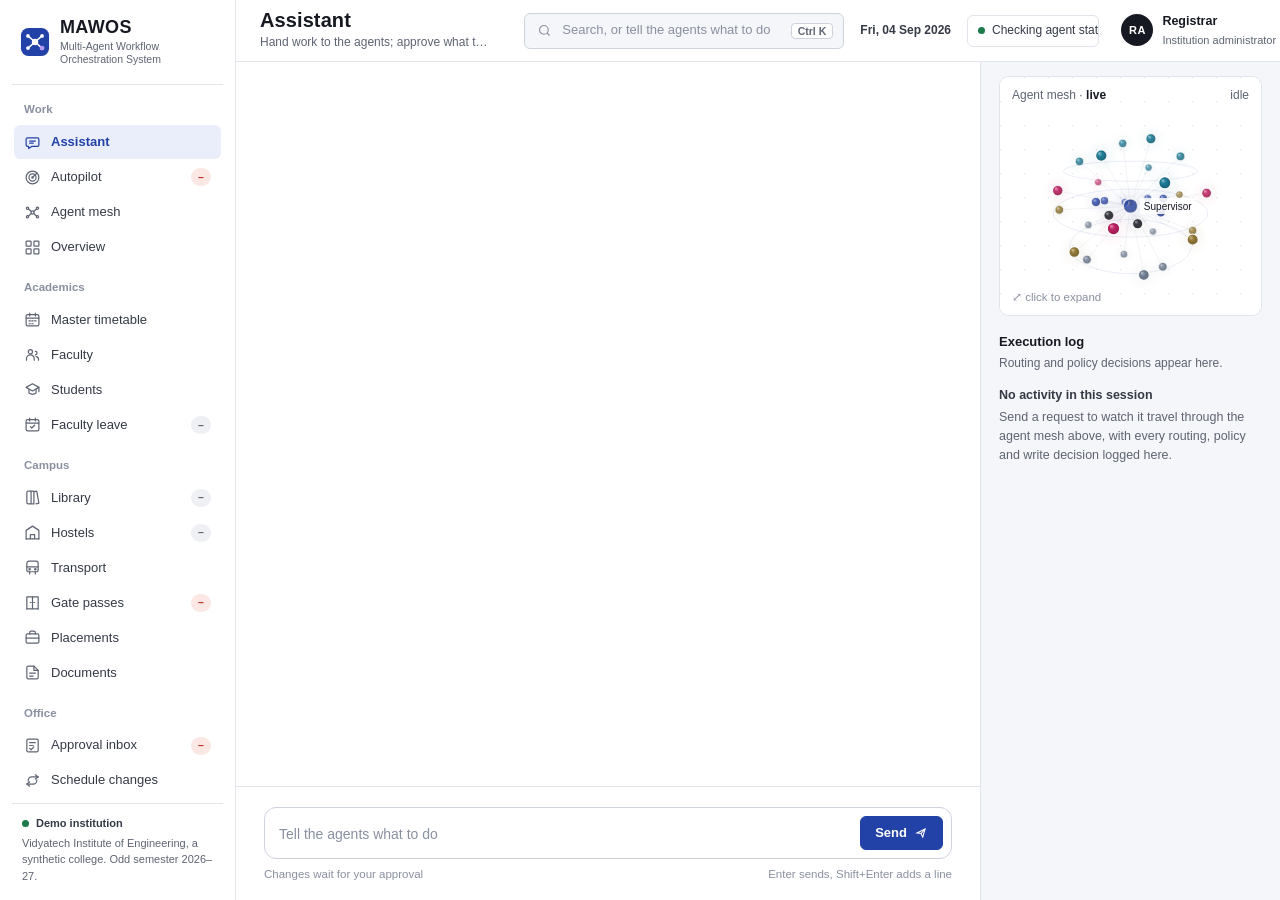
==== commit 10164ff4: "ui: every record field the console renders is escaped A student's certificate purpose became a reque" ====
--- a/static/index.html
+++ b/static/index.html
@@ -348,13 +348,13 @@
     <div class="grid2">
       <div class="pnl"><h3>Department scorecard</h3><div class="cap">attendance & academic risk</div>
         <table><thead><tr><th>Dept</th><th>Students</th><th>Avg att.</th><th>&lt;75%</th></tr></thead><tbody>
-        ${k.depts.map(d=>`<tr><td><b>${d.dept}</b></td><td>${d.n}</td>
-          <td><span class="mini"><i style="width:${d.att}%;background:${d.att>=75?'var(--good)':'var(--warn)'}"></i></span>${d.att}%</td>
-          <td style="color:${d.short>40?'var(--bad)':'var(--mut)'}">${d.short}</td></tr>`).join('')}</tbody></table></div>
-      <div class="pnl"><h3>On leave today</h3><div class="cap">${k.today} · drives substitution planning</div>
-        ${k.leaves_today.length?`<table><tbody>${k.leaves_today.map(l=>`<tr><td><b>${l.name}</b><br>
-          <span style="color:var(--dim);font-size:11px">${l.dept} · ${l.kind}</span></td>
-          <td style="text-align:right;color:var(--mut)">${l.from_date}<br>→ ${l.to_date}</td></tr>`).join('')}</tbody></table>`
+        ${k.depts.map(d=>`<tr><td><b>${esc(d.dept)}</b></td><td>${esc(d.n)}</td>
+          <td><span class="mini"><i style="width:${esc(d.att)}%;background:${d.att>=75?'var(--good)':'var(--warn)'}"></i></span>${esc(d.att)}%</td>
+          <td style="color:${d.short>40?'var(--bad)':'var(--mut)'}">${esc(d.short)}</td></tr>`).join('')}</tbody></table></div>
+      <div class="pnl"><h3>On leave today</h3><div class="cap">${esc(k.today)} · drives substitution planning</div>
+        ${k.leaves_today.length?`<table><tbody>${k.leaves_today.map(l=>`<tr><td><b>${esc(l.name)}</b><br>
+          <span style="color:var(--dim);font-size:11px">${esc(l.dept)} · ${esc(l.kind)}</span></td>
+          <td style="text-align:right;color:var(--mut)">${esc(l.from_date)}<br>→ ${esc(l.to_date)}</td></tr>`).join('')}</tbody></table>`
           :'<div style="color:var(--dim)">Full attendance of staff today.</div>'}
         <div style="margin-top:12px"><button class="btn sm" onclick="goChat('Brief me on today\\'s institution status')">Open the daily operations brief</button></div>
       </div>
@@ -581,9 +581,9 @@
   panel('faculty_availability').then(r=>{$('#favail').innerHTML=(r.blocks||[]).map(rBlock).join('')}).catch(()=>{});
   const draw=list=>$('#fbox').innerHTML=`<table><thead><tr><th>ID</th><th>Name</th><th>Dept</th>
     <th>Designation</th><th>Load</th><th>Utilisation</th><th>Status</th><th></th></tr></thead><tbody>
-    ${list.map(x=>`<tr><td>${x.id}</td><td><b>${x.name}</b><br><span style="color:var(--dim);font-size:11px">${x.email}</span></td>
-      <td>${x.dept}</td><td>${x.designation}</td><td>${x.load}/${x.max_load}</td>
-      <td><span class="mini"><i style="width:${Math.min(100,x.util)}%;background:${x.util>100?'var(--bad)':x.util>85?'var(--warn)':'var(--good)'}"></i></span>${x.util}%</td>
+    ${list.map(x=>`<tr><td>${esc(x.id)}</td><td><b>${esc(x.name)}</b><br><span style="color:var(--dim);font-size:11px">${esc(x.email)}</span></td>
+      <td>${esc(x.dept)}</td><td>${esc(x.designation)}</td><td>${esc(x.load)}/${esc(x.max_load)}</td>
+      <td><span class="mini"><i style="width:${Math.min(100,x.util)}%;background:${x.util>100?'var(--bad)':x.util>85?'var(--warn)':'var(--good)'}"></i></span>${esc(x.util)}%</td>
       <td>${x.on_leave?'<span class="st Rejected">On leave</span>':'<span class="st Approved">Available</span>'}</td>
       <td><button class="btn sm ghost" onclick="goChat('${x.name.replace(/'/g,"")} is absent tomorrow, arrange coverage')">Plan absence</button></td>
     </tr>`).join('')}</tbody></table>`;
@@ -604,10 +604,10 @@
     $('#sbox').innerHTML=`<div class="cap" style="color:var(--dim);font-size:11.5px;margin-bottom:9px">${s.length} records</div>
       <table><thead><tr><th>USN</th><th>Name</th><th>Class</th><th>Attendance</th><th>CGPA</th>
       <th>Backlogs</th><th>Fee due</th><th>Mentor</th></tr></thead><tbody>
-      ${s.map(x=>`<tr><td>${x.usn}</td><td><b>${x.name}</b></td><td>${x.dept}-${x.sem}${x.section}</td>
-        <td><span class="mini"><i style="width:${x.attendance}%;background:${x.attendance>=75?'var(--good)':x.attendance>=65?'var(--warn)':'var(--bad)'}"></i></span>${x.attendance}%</td>
-        <td>${x.cgpa}</td><td>${x.backlogs}</td><td>${x.fee_due?inr(x.fee_due):'—'}</td>
-        <td style="color:var(--mut)">${x.mentor_name}</td></tr>`).join('')}</tbody></table>`;
+      ${s.map(x=>`<tr><td>${esc(x.usn)}</td><td><b>${esc(x.name)}</b></td><td>${esc(x.dept)}-${esc(x.sem)}${esc(x.section)}</td>
+        <td><span class="mini"><i style="width:${esc(x.attendance)}%;background:${x.attendance>=75?'var(--good)':x.attendance>=65?'var(--warn)':'var(--bad)'}"></i></span>${esc(x.attendance)}%</td>
+        <td>${esc(x.cgpa)}</td><td>${esc(x.backlogs)}</td><td>${x.fee_due?inr(x.fee_due):'—'}</td>
+        <td style="color:var(--mut)">${esc(x.mentor_name)}</td></tr>`).join('')}</tbody></table>`;
   };
   ['sd','ss','sr'].forEach(i=>$('#'+i).onchange=load); $('#sq').oninput=load; await load();
 }
@@ -618,15 +618,15 @@
     <div class="cap">Ordered by priority and service-level age; every decision is retained in the audit ledger</div>
     <table><thead><tr><th>ID</th><th>Type</th><th>Title</th><th>From</th><th>Route</th><th>Amount</th>
     <th>Priority</th><th>Age</th><th>Status</th><th></th></tr></thead><tbody>
-    ${r.map(x=>`<tr><td>REQ-${String(x.id).padStart(4,'0')}</td><td>${x.kind}</td>
-      <td><b>${x.title}</b><br><span style="color:var(--dim);font-size:11px">${x.details}</span></td>
-      <td>${x.raised_by}<br><span style="color:var(--dim);font-size:11px">${x.role}</span></td><td>${x.target}</td>
+    ${r.map(x=>`<tr><td>REQ-${String(x.id).padStart(4,'0')}</td><td>${esc(x.kind)}</td>
+      <td><b>${esc(x.title)}</b><br><span style="color:var(--dim);font-size:11px">${esc(x.details)}</span></td>
+      <td>${esc(x.raised_by)}<br><span style="color:var(--dim);font-size:11px">${esc(x.role)}</span></td><td>${esc(x.target)}</td>
       <td>${x.amount?inr(x.amount):'—'}</td>
-      <td style="color:${x.priority==='High'?'var(--bad)':'var(--mut)'}">${x.priority}</td>
-      <td>${x.age}d ${x.age*24>x.sla_hrs&&x.status==='Pending'?'<span class="sla-breach">SLA</span>':''}</td>
-      <td><span class="st ${x.status}">${x.status}</span></td>
-      <td>${x.status==='Pending'?`<button class="btn sm ok" onclick="dec(${x.id},'approve')">Approve</button>
-        <button class="btn sm no" onclick="dec(${x.id},'reject')">Reject</button>`:''}</td></tr>`).join('')}
+      <td style="color:${x.priority==='High'?'var(--bad)':'var(--mut)'}">${esc(x.priority)}</td>
+      <td>${esc(x.age)}d ${x.age*24>x.sla_hrs&&x.status==='Pending'?'<span class="sla-breach">SLA</span>':''}</td>
+      <td><span class="st ${esc(x.status)}">${esc(x.status)}</span></td>
+      <td>${x.status==='Pending'?`<button class="btn sm ok" onclick="dec(${esc(x.id)},'approve')">Approve</button>
+        <button class="btn sm no" onclick="dec(${esc(x.id)},'reject')">Reject</button>`:''}</td></tr>`).join('')}
     </tbody></table></div>`;
 }
 async function dec(id,d){await api(`/api/requests/${id}/${d}`,{method:'POST'});render('req');loadBadges()}
@@ -637,33 +637,27 @@
     <div class="cap">Approved schedule changes with full decision and actor provenance</div>
     ${o.length?`<table><thead><tr><th>Date</th><th>Class</th><th>Slot</th><th>Action</th><th>Original</th>
       <th>Now</th><th>Reason</th><th>Plan</th><th>By</th><th>Status</th></tr></thead><tbody>
-      ${o.map(x=>`<tr><td>${x.date}</td><td>${x.dept}-${x.sem}${x.section}</td><td>${x.day} P${x.period}</td>
-        <td><span class="chipx ${x.action==='SWAP'?'swap':x.action==='MAKEUP'?'makeup':'sub'}">${x.action}</span></td>
-        <td>${x.orig_name}</td><td><b>${x.new_name}</b></td>
-        <td style="color:var(--mut);font-size:11.5px">${x.reason}</td><td><code>${x.plan_ref||''}</code></td>
-        <td style="color:var(--dim)">${x.created_by}</td><td><span class="st ${x.status}">${x.status}</span></td></tr>`).join('')}
+      ${o.map(x=>`<tr><td>${esc(x.date)}</td><td>${esc(x.dept)}-${esc(x.sem)}${esc(x.section)}</td><td>${esc(x.day)} P${esc(x.period)}</td>
+        <td><span class="chipx ${x.action==='SWAP'?'swap':x.action==='MAKEUP'?'makeup':'sub'}">${esc(x.action)}</span></td>
+        <td>${esc(x.orig_name)}</td><td><b>${esc(x.new_name)}</b></td>
+        <td style="color:var(--mut);font-size:11.5px">${esc(x.reason)}</td><td><code>${esc(x.plan_ref||'')}</code></td>
+        <td style="color:var(--dim)">${esc(x.created_by)}</td><td><span class="st ${esc(x.status)}">${esc(x.status)}</span></td></tr>`).join('')}
       </tbody></table>`:'<div style="color:var(--dim)">No overrides yet — ask the copilot to handle a faculty absence.</div>'}</div>
-    <div class="pnl"><h3>Notifications</h3><div class="cap">${n.length} message${n.length===1?'':'s'} · ${noteCap(n)}</div>
-    ${n.some(x=>x.status==='Failed'||x.status==='Queued')?`<div class="toolbar"><button class="btn sm ghost" onclick="retryNotes(this)">Retry undelivered</button></div>`:''}
+    <div class="pnl"><h3>Dispatched notifications</h3><div class="cap">${n.length} messages</div>
     ${n.length?n.map(x=>`<div class="notice"><div class="a">${esc(x.audience)} · ${esc(x.channel)}</div>
       <div class="t">${esc(x.title)}</div><div class="b">${esc(x.body)}</div>
-      <div class="ch">${esc(x.created_at)} · <span class="st ${esc(x.status)}">${esc(x.status)}</span>${x.error?` · ${esc(x.error)}`:''}</div></div>`).join(''):'<div style="color:var(--dim)">No notices yet.</div>'}</div>`;
-}
-// Recorded = no gateway configured: the row is the whole of the delivery (#26, #83).
-function noteCap(n){
-  return n.some(x=>x.status&&x.status!=='Recorded')?'a delivery gateway is configured; Accepted means it took the message'
-    :'recorded only. No delivery gateway is configured, so nothing leaves this system'}
-async function retryNotes(b){b.disabled=true;await api('/api/notifications/retry',{method:'POST'});render('ovr')}
+      <div class="ch">${esc(x.created_at)} · ${esc(x.status)}</div></div>`).join(''):'<div style="color:var(--dim)">Nothing sent yet.</div>'}</div>`;
+}
 
 async function renderLog(el){
   const a=await api('/api/audit');
   el.innerHTML=`<div class="pnl"><h3>Administrative audit ledger</h3>
     <div class="cap">Complete request, execution, decision, and outcome provenance for governance review</div>
     <table><thead><tr><th>Time</th><th>Actor</th><th>Agent</th><th>Action</th><th>Payload</th><th>Outcome</th></tr></thead>
-    <tbody>${a.map(x=>`<tr><td style="white-space:nowrap">${x.ts.replace('T',' ')}</td><td>${x.actor}</td>
-      <td><b>${x.agent}</b></td><td><code>${x.action}</code></td>
+    <tbody>${a.map(x=>`<tr><td style="white-space:nowrap">${esc(x.ts.replace('T',' '))}</td><td>${esc(x.actor)}</td>
+      <td><b>${esc(x.agent)}</b></td><td><code>${esc(x.action)}</code></td>
       <td style="color:var(--mut);font-size:11.5px">${esc(x.payload)}</td>
-      <td><span class="st ${x.outcome==='applied'||x.outcome==='committed'?'Approved':'Applied'}">${x.outcome}</span></td></tr>`).join('')}
+      <td><span class="st ${x.outcome==='applied'||x.outcome==='committed'?'Approved':'Applied'}">${esc(x.outcome)}</span></td></tr>`).join('')}
     </tbody></table></div>`;
 }
 
@@ -774,8 +768,8 @@
     `<div class="pnl">${blocksHTML(r.blocks)}</div>
     <div class="pnl"><h3>Leave ledger</h3><div class="cap">${lv.length} records</div>
     <table><thead><tr><th>ID</th><th>Faculty</th><th>Dept</th><th>From</th><th>To</th><th>Type</th><th>Reason</th><th>Status</th></tr></thead>
-    <tbody>${lv.map(l=>`<tr><td>${l.id}</td><td><b>${esc(l.name)}</b></td><td>${l.dept}</td><td>${l.from_date}</td><td>${l.to_date}</td>
-      <td>${esc(l.kind)}</td><td style="color:var(--mut)">${esc(l.reason)}</td><td><span class="st ${l.status}">${l.status}</span></td></tr>`).join('')}</tbody></table></div>`;
+    <tbody>${lv.map(l=>`<tr><td>${esc(l.id)}</td><td><b>${esc(l.name)}</b></td><td>${esc(l.dept)}</td><td>${esc(l.from_date)}</td><td>${esc(l.to_date)}</td>
+      <td>${esc(l.kind)}</td><td style="color:var(--mut)">${esc(l.reason)}</td><td><span class="st ${esc(l.status)}">${esc(l.status)}</span></td></tr>`).join('')}</tbody></table></div>`;
 }
 async function renderLib(el){
   const [o,d]=await Promise.all([panel('library_overview'),panel('library_overdue')]);
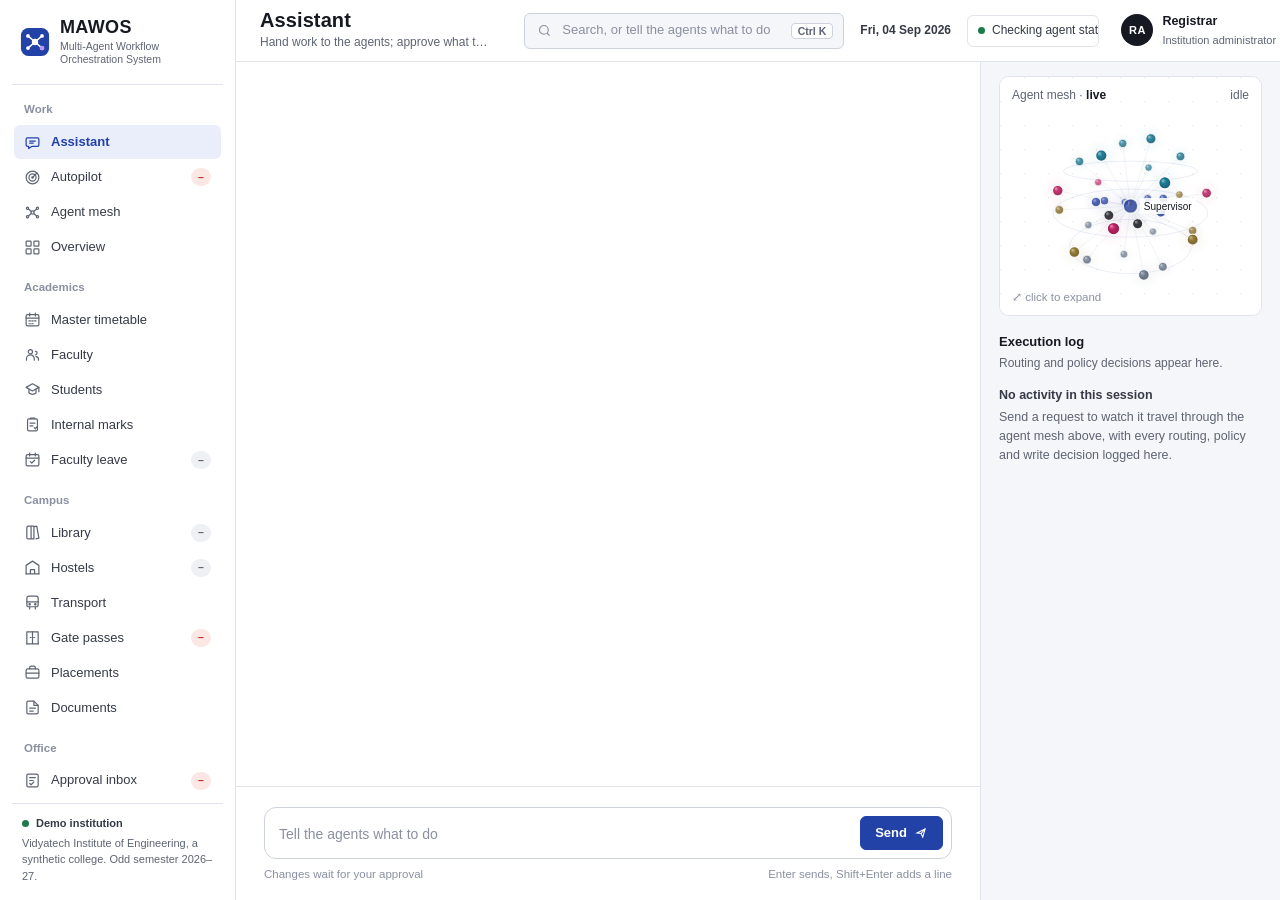
==== commit b5fb076f: "Merge #84: notification delivery gateway (#26, #83) # Conflicts: #	CLAUDE.md #	README.md #	docs/char" ====
--- a/static/index.html
+++ b/static/index.html
@@ -43,6 +43,10 @@
         <span class="nav-icon"><svg viewBox="0 0 24 24"><path d="m3 9 9-5 9 5-9 5-9-5Z"/><path d="M7 12v5c2.8 2 7.2 2 10 0v-5M21 9v6"/></svg></span>
         <span class="nav-label">Students</span>
       </button>
+      <button data-v="cie" title="Internal marks">
+        <span class="nav-icon"><svg viewBox="0 0 24 24"><rect x="5" y="4" width="14" height="17" rx="2"/><path d="M9 4V3h6v1M8.5 10h7M8.5 14h4M14.5 16.5l1.5 1.5 3-3.5"/></svg></span>
+        <span class="nav-label">Internal marks</span>
+      </button>
 
       <button data-v="leave" title="Faculty leave">
         <span class="nav-icon"><svg viewBox="0 0 24 24"><rect x="3" y="5" width="18" height="16" rx="2"/><path d="M16 3v4M8 3v4M3 10h18M9 15l2 2 4-4"/></svg></span>
@@ -89,6 +93,10 @@
       <button data-v="log" title="Audit ledger">
         <span class="nav-icon"><svg viewBox="0 0 24 24"><path d="M12 3 4 6v5c0 5.2 3.3 8.4 8 10 4.7-1.6 8-4.8 8-10V6l-8-3Z"/><path d="m9 12 2 2 4-5"/></svg></span>
         <span class="nav-label">Audit ledger</span>
+      </button>
+      <button data-v="acc" title="Accreditation">
+        <span class="nav-icon"><svg viewBox="0 0 24 24"><circle cx="12" cy="9" r="5"/><path d="m9.5 13.5-1.5 7.5 4-2 4 2-1.5-7.5M10 9l1.5 1.5L14.5 7.5"/></svg></span>
+        <span class="nav-label">Accreditation</span>
       </button>
     </nav>
     <div class="side-foot">
@@ -203,6 +211,7 @@
     </section>
     <section class="view hidden" id="v-dash"></section>
     <section class="view hidden" id="v-leave"></section>
+    <section class="view hidden" id="v-cie"></section>
     <section class="view hidden" id="v-lib"></section>
     <section class="view hidden" id="v-hostel"></section>
     <section class="view hidden" id="v-bus"></section>
@@ -215,6 +224,7 @@
     <section class="view hidden" id="v-req"></section>
     <section class="view hidden" id="v-ovr"></section>
     <section class="view hidden" id="v-log"></section>
+    <section class="view hidden" id="v-acc"></section>
   </main>
 </div>
 
@@ -232,13 +242,14 @@
 const api=(u,o)=>fetch(u,o).then(r=>{if(r.status===401){location.href='/login';throw new Error('signed out')}return r.json()});
 const VT={chat:['Assistant','Hand work to the agents; approve what they prepare'],dash:['Overview','The institution today'],
   tt:['Master timetable','Class schedules, teaching blocks, and approved changes'],fac:['Faculty','Directory, workload, availability, and leave'],
-  stu:['Students','Academic records, attendance, and risk'],req:['Approval inbox','Administrative requests ordered by service level'],
+  stu:['Students','Academic records, attendance, and risk'],cie:['Internal marks','CIE entry, standing, and the SEE minimum'],req:['Approval inbox','Administrative requests ordered by service level'],
   ovr:['Schedule changes','Approved substitutions and timetable amendments'],log:['Audit ledger','Immutable record of agent-assisted activity'],
   radar:['Autopilot','Every agent, asked what needs a human decision today'],mesh:['Agent mesh','Every request, traced through the agents that handled it'],
   leave:['Faculty leave','Pending leave, priced against the real timetable'],lib:['Library','Catalogue, circulation and overdue fines'],
   hostel:['Hostels','Occupancy, allotment and maintenance'],bus:['Transport','Routes, seat loads and breakdown cover'],
   gate:['Gate passes','Outing and home-visit passes screened against policy'],plc:['Placements','Drives, eligibility and shortlists'],
-  docs:['Documents','No-dues clearance, certificates and Student 360']};
+  docs:['Documents','No-dues clearance, certificates and Student 360'],
+  acc:['Accreditation','NAAC and NBA evidence, with the gaps named']};
 
 /* ---------------- nav ---------------- */
 $$('#nav button').forEach(b=>b.onclick=()=>{
@@ -314,12 +325,14 @@
   if(v==='log')return renderLog(el);
   if(v==='radar')return renderRadar(el);
   if(v==='leave')return renderLeave(el);
+  if(v==='cie')return renderCie(el);
   if(v==='lib')return renderLib(el);
   if(v==='hostel')return renderHostel(el);
   if(v==='bus')return renderBus(el);
   if(v==='gate')return renderGate(el);
   if(v==='plc')return renderPlc(el);
   if(v==='docs')return renderDocs(el);
+  if(v==='acc')return renderAcc(el);
 }
 const inr=n=>n>=1e7?'₹'+(n/1e7).toFixed(2)+' Cr':n>=1e5?'₹'+(n/1e5).toFixed(2)+' L':'₹'+(n||0).toLocaleString('en-IN');
 
@@ -348,13 +361,13 @@
     <div class="grid2">
       <div class="pnl"><h3>Department scorecard</h3><div class="cap">attendance & academic risk</div>
         <table><thead><tr><th>Dept</th><th>Students</th><th>Avg att.</th><th>&lt;75%</th></tr></thead><tbody>
-        ${k.depts.map(d=>`<tr><td><b>${esc(d.dept)}</b></td><td>${esc(d.n)}</td>
-          <td><span class="mini"><i style="width:${esc(d.att)}%;background:${d.att>=75?'var(--good)':'var(--warn)'}"></i></span>${esc(d.att)}%</td>
-          <td style="color:${d.short>40?'var(--bad)':'var(--mut)'}">${esc(d.short)}</td></tr>`).join('')}</tbody></table></div>
-      <div class="pnl"><h3>On leave today</h3><div class="cap">${esc(k.today)} · drives substitution planning</div>
-        ${k.leaves_today.length?`<table><tbody>${k.leaves_today.map(l=>`<tr><td><b>${esc(l.name)}</b><br>
-          <span style="color:var(--dim);font-size:11px">${esc(l.dept)} · ${esc(l.kind)}</span></td>
-          <td style="text-align:right;color:var(--mut)">${esc(l.from_date)}<br>→ ${esc(l.to_date)}</td></tr>`).join('')}</tbody></table>`
+        ${k.depts.map(d=>`<tr><td><b>${d.dept}</b></td><td>${d.n}</td>
+          <td><span class="mini"><i style="width:${d.att}%;background:${d.att>=75?'var(--good)':'var(--warn)'}"></i></span>${d.att}%</td>
+          <td style="color:${d.short>40?'var(--bad)':'var(--mut)'}">${d.short}</td></tr>`).join('')}</tbody></table></div>
+      <div class="pnl"><h3>On leave today</h3><div class="cap">${k.today} · drives substitution planning</div>
+        ${k.leaves_today.length?`<table><tbody>${k.leaves_today.map(l=>`<tr><td><b>${l.name}</b><br>
+          <span style="color:var(--dim);font-size:11px">${l.dept} · ${l.kind}</span></td>
+          <td style="text-align:right;color:var(--mut)">${l.from_date}<br>→ ${l.to_date}</td></tr>`).join('')}</tbody></table>`
           :'<div style="color:var(--dim)">Full attendance of staff today.</div>'}
         <div style="margin-top:12px"><button class="btn sm" onclick="goChat('Brief me on today\\'s institution status')">Open the daily operations brief</button></div>
       </div>
@@ -581,9 +594,9 @@
   panel('faculty_availability').then(r=>{$('#favail').innerHTML=(r.blocks||[]).map(rBlock).join('')}).catch(()=>{});
   const draw=list=>$('#fbox').innerHTML=`<table><thead><tr><th>ID</th><th>Name</th><th>Dept</th>
     <th>Designation</th><th>Load</th><th>Utilisation</th><th>Status</th><th></th></tr></thead><tbody>
-    ${list.map(x=>`<tr><td>${esc(x.id)}</td><td><b>${esc(x.name)}</b><br><span style="color:var(--dim);font-size:11px">${esc(x.email)}</span></td>
-      <td>${esc(x.dept)}</td><td>${esc(x.designation)}</td><td>${esc(x.load)}/${esc(x.max_load)}</td>
-      <td><span class="mini"><i style="width:${Math.min(100,x.util)}%;background:${x.util>100?'var(--bad)':x.util>85?'var(--warn)':'var(--good)'}"></i></span>${esc(x.util)}%</td>
+    ${list.map(x=>`<tr><td>${x.id}</td><td><b>${x.name}</b><br><span style="color:var(--dim);font-size:11px">${x.email}</span></td>
+      <td>${x.dept}</td><td>${x.designation}</td><td>${x.load}/${x.max_load}</td>
+      <td><span class="mini"><i style="width:${Math.min(100,x.util)}%;background:${x.util>100?'var(--bad)':x.util>85?'var(--warn)':'var(--good)'}"></i></span>${x.util}%</td>
       <td>${x.on_leave?'<span class="st Rejected">On leave</span>':'<span class="st Approved">Available</span>'}</td>
       <td><button class="btn sm ghost" onclick="goChat('${x.name.replace(/'/g,"")} is absent tomorrow, arrange coverage')">Plan absence</button></td>
     </tr>`).join('')}</tbody></table>`;
@@ -604,10 +617,10 @@
     $('#sbox').innerHTML=`<div class="cap" style="color:var(--dim);font-size:11.5px;margin-bottom:9px">${s.length} records</div>
       <table><thead><tr><th>USN</th><th>Name</th><th>Class</th><th>Attendance</th><th>CGPA</th>
       <th>Backlogs</th><th>Fee due</th><th>Mentor</th></tr></thead><tbody>
-      ${s.map(x=>`<tr><td>${esc(x.usn)}</td><td><b>${esc(x.name)}</b></td><td>${esc(x.dept)}-${esc(x.sem)}${esc(x.section)}</td>
-        <td><span class="mini"><i style="width:${esc(x.attendance)}%;background:${x.attendance>=75?'var(--good)':x.attendance>=65?'var(--warn)':'var(--bad)'}"></i></span>${esc(x.attendance)}%</td>
-        <td>${esc(x.cgpa)}</td><td>${esc(x.backlogs)}</td><td>${x.fee_due?inr(x.fee_due):'—'}</td>
-        <td style="color:var(--mut)">${esc(x.mentor_name)}</td></tr>`).join('')}</tbody></table>`;
+      ${s.map(x=>`<tr><td>${x.usn}</td><td><b>${x.name}</b></td><td>${x.dept}-${x.sem}${x.section}</td>
+        <td><span class="mini"><i style="width:${x.attendance}%;background:${x.attendance>=75?'var(--good)':x.attendance>=65?'var(--warn)':'var(--bad)'}"></i></span>${x.attendance}%</td>
+        <td>${x.cgpa}</td><td>${x.backlogs}</td><td>${x.fee_due?inr(x.fee_due):'—'}</td>
+        <td style="color:var(--mut)">${x.mentor_name}</td></tr>`).join('')}</tbody></table>`;
   };
   ['sd','ss','sr'].forEach(i=>$('#'+i).onchange=load); $('#sq').oninput=load; await load();
 }
@@ -618,18 +631,20 @@
     <div class="cap">Ordered by priority and service-level age; every decision is retained in the audit ledger</div>
     <table><thead><tr><th>ID</th><th>Type</th><th>Title</th><th>From</th><th>Route</th><th>Amount</th>
     <th>Priority</th><th>Age</th><th>Status</th><th></th></tr></thead><tbody>
-    ${r.map(x=>`<tr><td>REQ-${String(x.id).padStart(4,'0')}</td><td>${esc(x.kind)}</td>
-      <td><b>${esc(x.title)}</b><br><span style="color:var(--dim);font-size:11px">${esc(x.details)}</span></td>
-      <td>${esc(x.raised_by)}<br><span style="color:var(--dim);font-size:11px">${esc(x.role)}</span></td><td>${esc(x.target)}</td>
+    ${r.map(x=>`<tr><td>REQ-${String(x.id).padStart(4,'0')}</td><td>${x.kind}</td>
+      <td><b>${x.title}</b><br><span style="color:var(--dim);font-size:11px">${x.details}</span></td>
+      <td>${x.raised_by}<br><span style="color:var(--dim);font-size:11px">${x.role}</span></td><td>${x.target}</td>
       <td>${x.amount?inr(x.amount):'—'}</td>
-      <td style="color:${x.priority==='High'?'var(--bad)':'var(--mut)'}">${esc(x.priority)}</td>
-      <td>${esc(x.age)}d ${x.age*24>x.sla_hrs&&x.status==='Pending'?'<span class="sla-breach">SLA</span>':''}</td>
-      <td><span class="st ${esc(x.status)}">${esc(x.status)}</span></td>
-      <td>${x.status==='Pending'?`<button class="btn sm ok" onclick="dec(${esc(x.id)},'approve')">Approve</button>
-        <button class="btn sm no" onclick="dec(${esc(x.id)},'reject')">Reject</button>`:''}</td></tr>`).join('')}
+      <td style="color:${x.priority==='High'?'var(--bad)':'var(--mut)'}">${x.priority}</td>
+      <td>${x.age}d ${x.age*24>x.sla_hrs&&x.status==='Pending'?'<span class="sla-breach">SLA</span>':''}</td>
+      <td><span class="st ${x.status}">${x.status}</span></td>
+      <td>${x.status==='Pending'?`<button class="btn sm ok" onclick="dec(${x.id},'approve')">Approve</button>
+        <button class="btn sm no" onclick="dec(${x.id},'reject')">Reject</button>`:''}</td></tr>`).join('')}
     </tbody></table></div>`;
 }
-async function dec(id,d){await api(`/api/requests/${id}/${d}`,{method:'POST'});render('req');loadBadges()}
+async function dec(id,d){const r=await api(`/api/requests/${id}/${d}`,{method:'POST'});
+  if(r&&r.error)alert(r.error);  // the ceiling, or a request already decided (#71)
+  render('req');loadBadges()}
 
 async function renderOvr(el){
   const o=await api('/api/overrides'), n=await api('/api/notifications');
@@ -637,27 +652,33 @@
     <div class="cap">Approved schedule changes with full decision and actor provenance</div>
     ${o.length?`<table><thead><tr><th>Date</th><th>Class</th><th>Slot</th><th>Action</th><th>Original</th>
       <th>Now</th><th>Reason</th><th>Plan</th><th>By</th><th>Status</th></tr></thead><tbody>
-      ${o.map(x=>`<tr><td>${esc(x.date)}</td><td>${esc(x.dept)}-${esc(x.sem)}${esc(x.section)}</td><td>${esc(x.day)} P${esc(x.period)}</td>
-        <td><span class="chipx ${x.action==='SWAP'?'swap':x.action==='MAKEUP'?'makeup':'sub'}">${esc(x.action)}</span></td>
-        <td>${esc(x.orig_name)}</td><td><b>${esc(x.new_name)}</b></td>
-        <td style="color:var(--mut);font-size:11.5px">${esc(x.reason)}</td><td><code>${esc(x.plan_ref||'')}</code></td>
-        <td style="color:var(--dim)">${esc(x.created_by)}</td><td><span class="st ${esc(x.status)}">${esc(x.status)}</span></td></tr>`).join('')}
+      ${o.map(x=>`<tr><td>${x.date}</td><td>${x.dept}-${x.sem}${x.section}</td><td>${x.day} P${x.period}</td>
+        <td><span class="chipx ${x.action==='SWAP'?'swap':x.action==='MAKEUP'?'makeup':'sub'}">${x.action}</span></td>
+        <td>${x.orig_name}</td><td><b>${x.new_name}</b></td>
+        <td style="color:var(--mut);font-size:11.5px">${x.reason}</td><td><code>${x.plan_ref||''}</code></td>
+        <td style="color:var(--dim)">${x.created_by}</td><td><span class="st ${x.status}">${x.status}</span></td></tr>`).join('')}
       </tbody></table>`:'<div style="color:var(--dim)">No overrides yet — ask the copilot to handle a faculty absence.</div>'}</div>
-    <div class="pnl"><h3>Dispatched notifications</h3><div class="cap">${n.length} messages</div>
+    <div class="pnl"><h3>Notifications</h3><div class="cap">${n.length} message${n.length===1?'':'s'} · ${noteCap(n)}</div>
+    ${n.some(x=>x.status==='Failed'||x.status==='Queued')?`<div class="toolbar"><button class="btn sm ghost" onclick="retryNotes(this)">Retry undelivered</button></div>`:''}
     ${n.length?n.map(x=>`<div class="notice"><div class="a">${esc(x.audience)} · ${esc(x.channel)}</div>
       <div class="t">${esc(x.title)}</div><div class="b">${esc(x.body)}</div>
-      <div class="ch">${esc(x.created_at)} · ${esc(x.status)}</div></div>`).join(''):'<div style="color:var(--dim)">Nothing sent yet.</div>'}</div>`;
-}
+      <div class="ch">${esc(x.created_at)} · <span class="st ${esc(x.status)}">${esc(x.status)}</span>${x.error?` · ${esc(x.error)}`:''}</div></div>`).join(''):'<div style="color:var(--dim)">No notices yet.</div>'}</div>`;
+}
+// Recorded = no gateway configured: the row is the whole of the delivery (#26, #83).
+function noteCap(n){
+  return n.some(x=>x.status&&x.status!=='Recorded')?'a delivery gateway is configured; Accepted means it took the message'
+    :'recorded only. No delivery gateway is configured, so nothing leaves this system'}
+async function retryNotes(b){b.disabled=true;await api('/api/notifications/retry',{method:'POST'});render('ovr')}
 
 async function renderLog(el){
   const a=await api('/api/audit');
   el.innerHTML=`<div class="pnl"><h3>Administrative audit ledger</h3>
     <div class="cap">Complete request, execution, decision, and outcome provenance for governance review</div>
     <table><thead><tr><th>Time</th><th>Actor</th><th>Agent</th><th>Action</th><th>Payload</th><th>Outcome</th></tr></thead>
-    <tbody>${a.map(x=>`<tr><td style="white-space:nowrap">${esc(x.ts.replace('T',' '))}</td><td>${esc(x.actor)}</td>
-      <td><b>${esc(x.agent)}</b></td><td><code>${esc(x.action)}</code></td>
+    <tbody>${a.map(x=>`<tr><td style="white-space:nowrap">${x.ts.replace('T',' ')}</td><td>${x.actor}</td>
+      <td><b>${x.agent}</b></td><td><code>${x.action}</code></td>
       <td style="color:var(--mut);font-size:11.5px">${esc(x.payload)}</td>
-      <td><span class="st ${x.outcome==='applied'||x.outcome==='committed'?'Approved':'Applied'}">${esc(x.outcome)}</span></td></tr>`).join('')}
+      <td><span class="st ${x.outcome==='applied'||x.outcome==='committed'?'Approved':'Applied'}">${x.outcome}</span></td></tr>`).join('')}
     </tbody></table></div>`;
 }
 
@@ -768,8 +789,30 @@
     `<div class="pnl">${blocksHTML(r.blocks)}</div>
     <div class="pnl"><h3>Leave ledger</h3><div class="cap">${lv.length} records</div>
     <table><thead><tr><th>ID</th><th>Faculty</th><th>Dept</th><th>From</th><th>To</th><th>Type</th><th>Reason</th><th>Status</th></tr></thead>
-    <tbody>${lv.map(l=>`<tr><td>${esc(l.id)}</td><td><b>${esc(l.name)}</b></td><td>${esc(l.dept)}</td><td>${esc(l.from_date)}</td><td>${esc(l.to_date)}</td>
-      <td>${esc(l.kind)}</td><td style="color:var(--mut)">${esc(l.reason)}</td><td><span class="st ${esc(l.status)}">${esc(l.status)}</span></td></tr>`).join('')}</tbody></table></div>`;
+    <tbody>${lv.map(l=>`<tr><td>${l.id}</td><td><b>${esc(l.name)}</b></td><td>${l.dept}</td><td>${l.from_date}</td><td>${l.to_date}</td>
+      <td>${esc(l.kind)}</td><td style="color:var(--mut)">${esc(l.reason)}</td><td><span class="st ${l.status}">${l.status}</span></td></tr>`).join('')}</tbody></table></div>`;
+}
+async function renderCie(el){
+  // Reads only (/api/panel/cie_marks). Marks are entered in the chat, where the
+  // ExamAgent validates them and shows new vs corrected before anything is written.
+  const D=['CSE','ISE','ECE','MECH','CIVIL'];
+  el.innerHTML=head([['Who is at risk?','Internal marks: who is at risk?'],
+      ['Overdue entries','Which internal marks are still to be entered?'],['SEE eligibility','SEE eligibility check']])+
+    `<div class="toolbar"><select id="cd" aria-label="Department"><option value="">All departments</option>${D.map(d=>`<option>${d}</option>`).join('')}</select>
+    <select id="cs" aria-label="Semester"><option value="">All semesters</option><option>3</option><option>5</option><option>7</option></select>
+    <select id="cx" aria-label="Section"><option value="">All sections</option><option>A</option><option>B</option></select>
+    <input type="text" id="cu" aria-label="Student USN" placeholder="Student USN, e.g. 4VP24CS009"/>
+    <span style="color:var(--dim);font-size:11.5px">To enter marks, tell the assistant: “Enter IA2 marks for BCS515 CSE 5A: 4VP24CS001 18, …”</span></div>
+    <div class="pnl" id="cbox"></div>`;
+  let seq=0;       // quick successive changes: only the latest request may paint
+  const draw=async()=>{
+    const my=++seq, u=$('#cu').value.trim();
+    const r=await panel('cie_marks',u?{usn:u}:{dept:$('#cd').value,sem:$('#cs').value,section:$('#cx').value});
+    if(my===seq)$('#cbox').innerHTML=blocksHTML(r.blocks)||'Nothing matches.';
+  };
+  ['#cd','#cs','#cx'].forEach(s=>$(s).onchange=()=>{$('#cu').value='';draw();});
+  $('#cu').onkeydown=e=>{if(e.key==='Enter')draw();};
+  draw();
 }
 async function renderLib(el){
   const [o,d]=await Promise.all([panel('library_overview'),panel('library_overdue')]);
@@ -812,6 +855,24 @@
        <button class="btn sm ghost" id="drvgo" type="button">Who is eligible?</button>`)+
     `<div id="drvbox"></div><div class="pnl">${blocksHTML(r.blocks)}</div>`;
   $('#drvgo').onclick=async()=>{const x=await panel('drive_eligibility',{drive:$('#drv').value});$('#drvbox').innerHTML=`<div class="pnl">${blocksHTML(x.blocks)}</div>`;};
+}
+async function renderAcc(el){
+  // Reads only (/api/panel/accreditation_evidence): every figure comes with its
+  // source table, and what the records cannot show is listed, not estimated.
+  el.innerHTML=`<div class="toolbar"><div class="seg" role="tablist" aria-label="Framework">
+      <button class="btn sm" id="acN" aria-pressed="true">NAAC · institution</button>
+      <button class="btn sm ghost" id="acB" aria-pressed="false">NBA · by programme</button></div>
+    <button class="btn sm ghost" id="acP">Print</button></div><div class="pnl" id="abox"></div>`;
+  let seq=0;
+  const draw=async fw=>{
+    const my=++seq;
+    $('#acN').classList.toggle('ghost',fw!=='NAAC');$('#acB').classList.toggle('ghost',fw!=='NBA');
+    $('#acN').setAttribute('aria-pressed',fw==='NAAC');$('#acB').setAttribute('aria-pressed',fw==='NBA');
+    const r=await panel('accreditation_evidence',{framework:fw});
+    if(my===seq)$('#abox').innerHTML=blocksHTML(r.blocks);
+  };
+  $('#acN').onclick=()=>draw('NAAC');$('#acB').onclick=()=>draw('NBA');$('#acP').onclick=()=>window.print();
+  draw('NAAC');
 }
 async function renderDocs(el){
   const r=await panel('certificate_register');
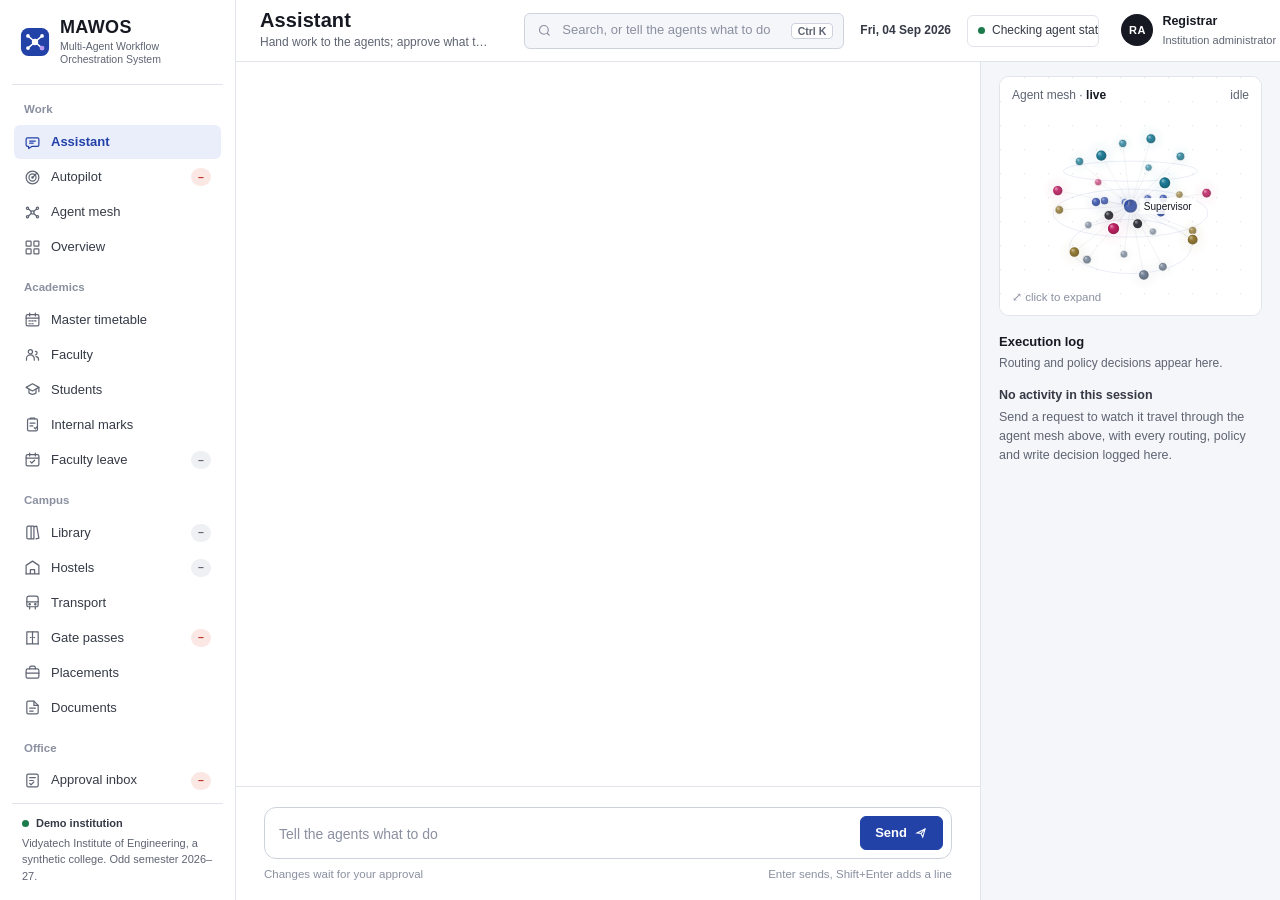
==== commit e2961c60: "Merge #86: escape every record field the console renders (#85) # Conflicts: #	CLAUDE.md #	README.md " ====
--- a/static/index.html
+++ b/static/index.html
@@ -361,13 +361,13 @@
     <div class="grid2">
       <div class="pnl"><h3>Department scorecard</h3><div class="cap">attendance & academic risk</div>
         <table><thead><tr><th>Dept</th><th>Students</th><th>Avg att.</th><th>&lt;75%</th></tr></thead><tbody>
-        ${k.depts.map(d=>`<tr><td><b>${d.dept}</b></td><td>${d.n}</td>
-          <td><span class="mini"><i style="width:${d.att}%;background:${d.att>=75?'var(--good)':'var(--warn)'}"></i></span>${d.att}%</td>
-          <td style="color:${d.short>40?'var(--bad)':'var(--mut)'}">${d.short}</td></tr>`).join('')}</tbody></table></div>
-      <div class="pnl"><h3>On leave today</h3><div class="cap">${k.today} · drives substitution planning</div>
-        ${k.leaves_today.length?`<table><tbody>${k.leaves_today.map(l=>`<tr><td><b>${l.name}</b><br>
-          <span style="color:var(--dim);font-size:11px">${l.dept} · ${l.kind}</span></td>
-          <td style="text-align:right;color:var(--mut)">${l.from_date}<br>→ ${l.to_date}</td></tr>`).join('')}</tbody></table>`
+        ${k.depts.map(d=>`<tr><td><b>${esc(d.dept)}</b></td><td>${esc(d.n)}</td>
+          <td><span class="mini"><i style="width:${esc(d.att)}%;background:${d.att>=75?'var(--good)':'var(--warn)'}"></i></span>${esc(d.att)}%</td>
+          <td style="color:${d.short>40?'var(--bad)':'var(--mut)'}">${esc(d.short)}</td></tr>`).join('')}</tbody></table></div>
+      <div class="pnl"><h3>On leave today</h3><div class="cap">${esc(k.today)} · drives substitution planning</div>
+        ${k.leaves_today.length?`<table><tbody>${k.leaves_today.map(l=>`<tr><td><b>${esc(l.name)}</b><br>
+          <span style="color:var(--dim);font-size:11px">${esc(l.dept)} · ${esc(l.kind)}</span></td>
+          <td style="text-align:right;color:var(--mut)">${esc(l.from_date)}<br>→ ${esc(l.to_date)}</td></tr>`).join('')}</tbody></table>`
           :'<div style="color:var(--dim)">Full attendance of staff today.</div>'}
         <div style="margin-top:12px"><button class="btn sm" onclick="goChat('Brief me on today\\'s institution status')">Open the daily operations brief</button></div>
       </div>
@@ -594,9 +594,9 @@
   panel('faculty_availability').then(r=>{$('#favail').innerHTML=(r.blocks||[]).map(rBlock).join('')}).catch(()=>{});
   const draw=list=>$('#fbox').innerHTML=`<table><thead><tr><th>ID</th><th>Name</th><th>Dept</th>
     <th>Designation</th><th>Load</th><th>Utilisation</th><th>Status</th><th></th></tr></thead><tbody>
-    ${list.map(x=>`<tr><td>${x.id}</td><td><b>${x.name}</b><br><span style="color:var(--dim);font-size:11px">${x.email}</span></td>
-      <td>${x.dept}</td><td>${x.designation}</td><td>${x.load}/${x.max_load}</td>
-      <td><span class="mini"><i style="width:${Math.min(100,x.util)}%;background:${x.util>100?'var(--bad)':x.util>85?'var(--warn)':'var(--good)'}"></i></span>${x.util}%</td>
+    ${list.map(x=>`<tr><td>${esc(x.id)}</td><td><b>${esc(x.name)}</b><br><span style="color:var(--dim);font-size:11px">${esc(x.email)}</span></td>
+      <td>${esc(x.dept)}</td><td>${esc(x.designation)}</td><td>${esc(x.load)}/${esc(x.max_load)}</td>
+      <td><span class="mini"><i style="width:${Math.min(100,x.util)}%;background:${x.util>100?'var(--bad)':x.util>85?'var(--warn)':'var(--good)'}"></i></span>${esc(x.util)}%</td>
       <td>${x.on_leave?'<span class="st Rejected">On leave</span>':'<span class="st Approved">Available</span>'}</td>
       <td><button class="btn sm ghost" onclick="goChat('${x.name.replace(/'/g,"")} is absent tomorrow, arrange coverage')">Plan absence</button></td>
     </tr>`).join('')}</tbody></table>`;
@@ -617,10 +617,10 @@
     $('#sbox').innerHTML=`<div class="cap" style="color:var(--dim);font-size:11.5px;margin-bottom:9px">${s.length} records</div>
       <table><thead><tr><th>USN</th><th>Name</th><th>Class</th><th>Attendance</th><th>CGPA</th>
       <th>Backlogs</th><th>Fee due</th><th>Mentor</th></tr></thead><tbody>
-      ${s.map(x=>`<tr><td>${x.usn}</td><td><b>${x.name}</b></td><td>${x.dept}-${x.sem}${x.section}</td>
-        <td><span class="mini"><i style="width:${x.attendance}%;background:${x.attendance>=75?'var(--good)':x.attendance>=65?'var(--warn)':'var(--bad)'}"></i></span>${x.attendance}%</td>
-        <td>${x.cgpa}</td><td>${x.backlogs}</td><td>${x.fee_due?inr(x.fee_due):'—'}</td>
-        <td style="color:var(--mut)">${x.mentor_name}</td></tr>`).join('')}</tbody></table>`;
+      ${s.map(x=>`<tr><td>${esc(x.usn)}</td><td><b>${esc(x.name)}</b></td><td>${esc(x.dept)}-${esc(x.sem)}${esc(x.section)}</td>
+        <td><span class="mini"><i style="width:${esc(x.attendance)}%;background:${x.attendance>=75?'var(--good)':x.attendance>=65?'var(--warn)':'var(--bad)'}"></i></span>${esc(x.attendance)}%</td>
+        <td>${esc(x.cgpa)}</td><td>${esc(x.backlogs)}</td><td>${x.fee_due?inr(x.fee_due):'—'}</td>
+        <td style="color:var(--mut)">${esc(x.mentor_name)}</td></tr>`).join('')}</tbody></table>`;
   };
   ['sd','ss','sr'].forEach(i=>$('#'+i).onchange=load); $('#sq').oninput=load; await load();
 }
@@ -631,15 +631,15 @@
     <div class="cap">Ordered by priority and service-level age; every decision is retained in the audit ledger</div>
     <table><thead><tr><th>ID</th><th>Type</th><th>Title</th><th>From</th><th>Route</th><th>Amount</th>
     <th>Priority</th><th>Age</th><th>Status</th><th></th></tr></thead><tbody>
-    ${r.map(x=>`<tr><td>REQ-${String(x.id).padStart(4,'0')}</td><td>${x.kind}</td>
-      <td><b>${x.title}</b><br><span style="color:var(--dim);font-size:11px">${x.details}</span></td>
-      <td>${x.raised_by}<br><span style="color:var(--dim);font-size:11px">${x.role}</span></td><td>${x.target}</td>
+    ${r.map(x=>`<tr><td>REQ-${String(x.id).padStart(4,'0')}</td><td>${esc(x.kind)}</td>
+      <td><b>${esc(x.title)}</b><br><span style="color:var(--dim);font-size:11px">${esc(x.details)}</span></td>
+      <td>${esc(x.raised_by)}<br><span style="color:var(--dim);font-size:11px">${esc(x.role)}</span></td><td>${esc(x.target)}</td>
       <td>${x.amount?inr(x.amount):'—'}</td>
-      <td style="color:${x.priority==='High'?'var(--bad)':'var(--mut)'}">${x.priority}</td>
-      <td>${x.age}d ${x.age*24>x.sla_hrs&&x.status==='Pending'?'<span class="sla-breach">SLA</span>':''}</td>
-      <td><span class="st ${x.status}">${x.status}</span></td>
-      <td>${x.status==='Pending'?`<button class="btn sm ok" onclick="dec(${x.id},'approve')">Approve</button>
-        <button class="btn sm no" onclick="dec(${x.id},'reject')">Reject</button>`:''}</td></tr>`).join('')}
+      <td style="color:${x.priority==='High'?'var(--bad)':'var(--mut)'}">${esc(x.priority)}</td>
+      <td>${esc(x.age)}d ${x.age*24>x.sla_hrs&&x.status==='Pending'?'<span class="sla-breach">SLA</span>':''}</td>
+      <td><span class="st ${esc(x.status)}">${esc(x.status)}</span></td>
+      <td>${x.status==='Pending'?`<button class="btn sm ok" onclick="dec(${esc(x.id)},'approve')">Approve</button>
+        <button class="btn sm no" onclick="dec(${esc(x.id)},'reject')">Reject</button>`:''}</td></tr>`).join('')}
     </tbody></table></div>`;
 }
 async function dec(id,d){const r=await api(`/api/requests/${id}/${d}`,{method:'POST'});
@@ -652,11 +652,11 @@
     <div class="cap">Approved schedule changes with full decision and actor provenance</div>
     ${o.length?`<table><thead><tr><th>Date</th><th>Class</th><th>Slot</th><th>Action</th><th>Original</th>
       <th>Now</th><th>Reason</th><th>Plan</th><th>By</th><th>Status</th></tr></thead><tbody>
-      ${o.map(x=>`<tr><td>${x.date}</td><td>${x.dept}-${x.sem}${x.section}</td><td>${x.day} P${x.period}</td>
-        <td><span class="chipx ${x.action==='SWAP'?'swap':x.action==='MAKEUP'?'makeup':'sub'}">${x.action}</span></td>
-        <td>${x.orig_name}</td><td><b>${x.new_name}</b></td>
-        <td style="color:var(--mut);font-size:11.5px">${x.reason}</td><td><code>${x.plan_ref||''}</code></td>
-        <td style="color:var(--dim)">${x.created_by}</td><td><span class="st ${x.status}">${x.status}</span></td></tr>`).join('')}
+      ${o.map(x=>`<tr><td>${esc(x.date)}</td><td>${esc(x.dept)}-${esc(x.sem)}${esc(x.section)}</td><td>${esc(x.day)} P${esc(x.period)}</td>
+        <td><span class="chipx ${x.action==='SWAP'?'swap':x.action==='MAKEUP'?'makeup':'sub'}">${esc(x.action)}</span></td>
+        <td>${esc(x.orig_name)}</td><td><b>${esc(x.new_name)}</b></td>
+        <td style="color:var(--mut);font-size:11.5px">${esc(x.reason)}</td><td><code>${esc(x.plan_ref||'')}</code></td>
+        <td style="color:var(--dim)">${esc(x.created_by)}</td><td><span class="st ${esc(x.status)}">${esc(x.status)}</span></td></tr>`).join('')}
       </tbody></table>`:'<div style="color:var(--dim)">No overrides yet — ask the copilot to handle a faculty absence.</div>'}</div>
     <div class="pnl"><h3>Notifications</h3><div class="cap">${n.length} message${n.length===1?'':'s'} · ${noteCap(n)}</div>
     ${n.some(x=>x.status==='Failed'||x.status==='Queued')?`<div class="toolbar"><button class="btn sm ghost" onclick="retryNotes(this)">Retry undelivered</button></div>`:''}
@@ -675,10 +675,10 @@
   el.innerHTML=`<div class="pnl"><h3>Administrative audit ledger</h3>
     <div class="cap">Complete request, execution, decision, and outcome provenance for governance review</div>
     <table><thead><tr><th>Time</th><th>Actor</th><th>Agent</th><th>Action</th><th>Payload</th><th>Outcome</th></tr></thead>
-    <tbody>${a.map(x=>`<tr><td style="white-space:nowrap">${x.ts.replace('T',' ')}</td><td>${x.actor}</td>
-      <td><b>${x.agent}</b></td><td><code>${x.action}</code></td>
+    <tbody>${a.map(x=>`<tr><td style="white-space:nowrap">${esc(x.ts.replace('T',' '))}</td><td>${esc(x.actor)}</td>
+      <td><b>${esc(x.agent)}</b></td><td><code>${esc(x.action)}</code></td>
       <td style="color:var(--mut);font-size:11.5px">${esc(x.payload)}</td>
-      <td><span class="st ${x.outcome==='applied'||x.outcome==='committed'?'Approved':'Applied'}">${x.outcome}</span></td></tr>`).join('')}
+      <td><span class="st ${x.outcome==='applied'||x.outcome==='committed'?'Approved':'Applied'}">${esc(x.outcome)}</span></td></tr>`).join('')}
     </tbody></table></div>`;
 }
 
@@ -789,8 +789,8 @@
     `<div class="pnl">${blocksHTML(r.blocks)}</div>
     <div class="pnl"><h3>Leave ledger</h3><div class="cap">${lv.length} records</div>
     <table><thead><tr><th>ID</th><th>Faculty</th><th>Dept</th><th>From</th><th>To</th><th>Type</th><th>Reason</th><th>Status</th></tr></thead>
-    <tbody>${lv.map(l=>`<tr><td>${l.id}</td><td><b>${esc(l.name)}</b></td><td>${l.dept}</td><td>${l.from_date}</td><td>${l.to_date}</td>
-      <td>${esc(l.kind)}</td><td style="color:var(--mut)">${esc(l.reason)}</td><td><span class="st ${l.status}">${l.status}</span></td></tr>`).join('')}</tbody></table></div>`;
+    <tbody>${lv.map(l=>`<tr><td>${esc(l.id)}</td><td><b>${esc(l.name)}</b></td><td>${esc(l.dept)}</td><td>${esc(l.from_date)}</td><td>${esc(l.to_date)}</td>
+      <td>${esc(l.kind)}</td><td style="color:var(--mut)">${esc(l.reason)}</td><td><span class="st ${esc(l.status)}">${esc(l.status)}</span></td></tr>`).join('')}</tbody></table></div>`;
 }
 async function renderCie(el){
   // Reads only (/api/panel/cie_marks). Marks are entered in the chat, where the
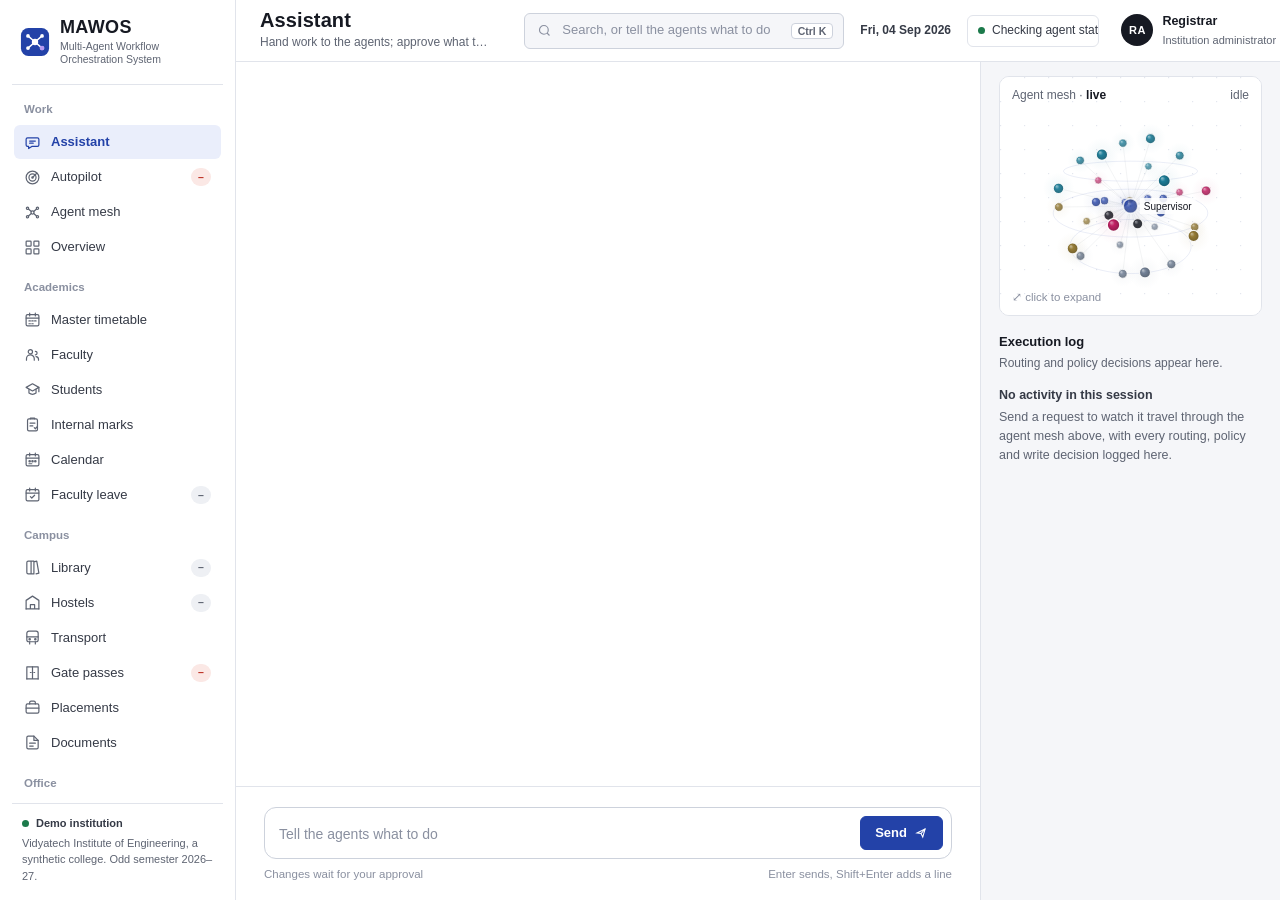
==== commit 94657e7f: "Academic calendar: each entry for the classes it names; SEE off Gandhi Jayanti (#104, #106) #104. A " ====
--- a/static/index.html
+++ b/static/index.html
@@ -46,6 +46,10 @@
       <button data-v="cie" title="Internal marks">
         <span class="nav-icon"><svg viewBox="0 0 24 24"><rect x="5" y="4" width="14" height="17" rx="2"/><path d="M9 4V3h6v1M8.5 10h7M8.5 14h4M14.5 16.5l1.5 1.5 3-3.5"/></svg></span>
         <span class="nav-label">Internal marks</span>
+      </button>
+      <button data-v="cal" title="Academic calendar">
+        <span class="nav-icon"><svg viewBox="0 0 24 24"><rect x="3" y="5" width="18" height="16" rx="2"/><path d="M16 3v4M8 3v4M3 10h18"/><circle cx="8" cy="14.5" r="1"/><circle cx="12" cy="14.5" r="1"/><circle cx="16" cy="14.5" r="1"/><path d="M7 18h4"/></svg></span>
+        <span class="nav-label">Calendar</span>
       </button>
 
       <button data-v="leave" title="Faculty leave">
@@ -212,6 +216,7 @@
     <section class="view hidden" id="v-dash"></section>
     <section class="view hidden" id="v-leave"></section>
     <section class="view hidden" id="v-cie"></section>
+    <section class="view hidden" id="v-cal"></section>
     <section class="view hidden" id="v-lib"></section>
     <section class="view hidden" id="v-hostel"></section>
     <section class="view hidden" id="v-bus"></section>
@@ -235,6 +240,7 @@
     <div class="foot"><span><span class="kbd">↑</span> <span class="kbd">↓</span> to move</span><span><span class="kbd">Enter</span> to open or send</span><span><span class="kbd">Esc</span> to close</span></div></div>
 </div>
 <script src="/static/blocks.js"></script>
+<script src="/static/calendar.js"></script>
 <script src="/static/mesh.js"></script>
 <script>
 const $=s=>document.querySelector(s), $$=s=>[...document.querySelectorAll(s)];
@@ -242,7 +248,8 @@
 const api=(u,o)=>fetch(u,o).then(r=>{if(r.status===401){location.href='/login';throw new Error('signed out')}return r.json()});
 const VT={chat:['Assistant','Hand work to the agents; approve what they prepare'],dash:['Overview','The institution today'],
   tt:['Master timetable','Class schedules, teaching blocks, and approved changes'],fac:['Faculty','Directory, workload, availability, and leave'],
-  stu:['Students','Academic records, attendance, and risk'],cie:['Internal marks','CIE entry, standing, and the SEE minimum'],req:['Approval inbox','Administrative requests ordered by service level'],
+  stu:['Students','Academic records, attendance, and risk'],cie:['Internal marks','CIE entry, standing, and the SEE minimum'],
+  cal:['Academic calendar','Holidays, events and exams, each shown only to the classes it names'],req:['Approval inbox','Administrative requests ordered by service level'],
   ovr:['Schedule changes','Approved substitutions and timetable amendments'],log:['Audit ledger','Immutable record of agent-assisted activity'],
   radar:['Autopilot','Every agent, asked what needs a human decision today'],mesh:['Agent mesh','Every request, traced through the agents that handled it'],
   leave:['Faculty leave','Pending leave, priced against the real timetable'],lib:['Library','Catalogue, circulation and overdue fines'],
@@ -326,6 +333,7 @@
   if(v==='radar')return renderRadar(el);
   if(v==='leave')return renderLeave(el);
   if(v==='cie')return renderCie(el);
+  if(v==='cal')return renderCal(el);
   if(v==='lib')return renderLib(el);
   if(v==='hostel')return renderHostel(el);
   if(v==='bus')return renderBus(el);
@@ -814,6 +822,140 @@
   $('#cu').onkeydown=e=>{if(e.key==='Enter')draw();};
   draw();
 }
+/* ---------------- academic calendar (#104) ----------------
+   The month reads through /api/panel/calendar_events, a read. The form only
+   PROPOSES: /api/calendar/propose passes no approval, so the CalendarAgent
+   validates the entry, says who it would reach, and stages it in this
+   console's own chat session. It is committed when the Registrar says yes in
+   their own words, through /api/chat: the same gate, re-validation and
+   verify step as an entry asked for in the chat. Both turns are mirrored into
+   the chat, so the chat always shows what a "yes" there would commit. */
+const ACAL={month:null,events:[],today:null,sel:null};
+const CAL_D=['CSE','ISE','ECE','MECH','CIVIL'];
+async function renderCal(el){
+  const C=MawosCalendar;
+  el.innerHTML=`<div class="cal-bar"><button class="cal-nav" id="acPrev" type="button" aria-label="Previous month">‹</button>
+      <h3 id="acTitle">Calendar</h3><button class="cal-nav" id="acNext" type="button" aria-label="Next month">›</button>
+      <button class="btn sm ghost" id="acToday" type="button">This month</button><span class="spacer"></span>
+      <select id="acD" aria-label="Department"><option value="">All departments</option>${CAL_D.map(d=>`<option>${d}</option>`).join('')}</select>
+      <select id="acS" aria-label="Semester"><option value="">All semesters</option><option>3</option><option>5</option><option>7</option></select>
+      <select id="acX" aria-label="Section"><option value="">All sections</option><option>A</option><option>B</option></select>
+      <select id="acK" aria-label="Show"><option value="">Everything</option><option value="exams">Exams</option>${C.KINDS.map(([k,l])=>`<option value="${k}">${esc(l)}</option>`).join('')}</select>
+      <input type="text" id="acU" aria-label="See it as one student" placeholder="As a student: USN" style="width:170px"/>
+      <button class="btn sm" id="acNew" type="button">New entry</button></div>
+    <div class="cal-wrap"><div><div id="acGrid"><div class="loading-state">Loading the calendar</div></div>
+      ${C.legend()}<p class="cal-note" id="acFor"></p></div><div class="cal-side" id="acSide"></div></div>`;
+  $('#acPrev').onclick=()=>acLoad(C.shift(ACAL.month,-1));
+  $('#acNext').onclick=()=>acLoad(C.shift(ACAL.month,1));
+  $('#acToday').onclick=()=>acLoad('');
+  ['#acD','#acS','#acX'].forEach(s=>$(s).onchange=()=>{$('#acU').value='';acLoad(ACAL.month);});
+  $('#acK').onchange=acDraw;
+  $('#acU').onkeydown=e=>{if(e.key==='Enter')acLoad(ACAL.month);};
+  $('#acNew').onclick=()=>acForm();
+  el.onclick=e=>{
+    const ev=e.target.closest('[data-cal-ev]'),dy=e.target.closest('[data-cal-day]'),
+          ed=e.target.closest('[data-cal-edit]'),cn=e.target.closest('[data-cal-cancel]');
+    const find=id=>ACAL.events.find(z=>String(z.id)===String(id));
+    if(ed){acForm(find(ed.dataset.calEdit));return;}
+    if(cn){acPropose('cancel',{event_id:cn.dataset.calCancel});return;}
+    if(ev){const x=find(ev.dataset.calEv);if(x)$('#acSide').innerHTML=MawosCalendar.detail(x,{admin:true});return;}
+    if(dy&&!e.target.closest('.cal-form')){ACAL.sel=ACAL.sel===dy.dataset.calDay?null:dy.dataset.calDay;acDraw();acSide();}
+  };
+  acLoad(ACAL.month||'');
+}
+async function acLoad(month){
+  const p={month,dept:$('#acD').value,sem:$('#acS').value,section:$('#acX').value,usn:$('#acU').value.trim()};
+  const r=await panel('calendar_events',p);
+  const d=r.data||{};
+  if(d.error){$('#acGrid').innerHTML=`<div class="cal-empty">${esc(d.error)}</div>`;return;}
+  ACAL.month=String(d.from||'').slice(0,7);ACAL.events=d.events||[];ACAL.today=d.today;ACAL.sel=null;
+  $('#acFor').textContent=`Showing ${p.usn?'what '+d.for+' sees':'the calendar of '+d.for}. SEE papers come from the exam timetable and CIE dates from the CIE scheme; both are read-only here.`;
+  acDraw();acSide();
+}
+function acDraw(){
+  const C=MawosCalendar;
+  $('#acTitle').textContent=C.title(ACAL.month);
+  C.render($('#acGrid'),{month:ACAL.month,events:ACAL.events,today:ACAL.today,filter:$('#acK').value,selected:ACAL.sel});
+}
+function acSide(){
+  const C=MawosCalendar,f=$('#acK').value;
+  if(ACAL.sel){
+    $('#acSide').innerHTML=`<div class="cal-det"><h3>${esc(C.longDate(ACAL.sel))}</h3>${C.agenda(ACAL.events.filter(e=>C.covers(e,ACAL.sel)),f,'Nothing on this day.')}</div>`;
+    return;
+  }
+  const own=ACAL.events.filter(e=>e.source==='calendar');
+  $('#acSide').innerHTML=`<div class="cal-det"><h3>Added to the calendar this month</h3>
+    ${C.agenda(own,f,'Nothing added this month. Use New entry, or ask the assistant.')}
+    <p class="cal-src">Pick a day to see everything on it, including SEE papers and CIE dates.</p></div>`;
+}
+function acForm(e){
+  e=e||{};
+  const C=MawosCalendar,college=!!e.id&&e.scope==='college';
+  const opt=(vals,cur,all)=>`<option value="">${all}</option>`+vals.map(v=>`<option${String(cur)===String(v)?' selected':''}>${v}</option>`).join('');
+  $('#acSide').innerHTML=`<form class="cal-form" id="acF" autocomplete="off">
+    <h3>${e.id?'Change entry #'+esc(e.id):'New calendar entry'}</h3>
+    <label for="fT">Title</label><input type="text" id="fT" maxlength="120" value="${attr(e.title||'')}"/>
+    <label for="fK">Type</label><select id="fK">${C.KINDS.map(([k,l])=>`<option value="${k}"${e.kind===k?' selected':''}>${esc(l)}</option>`).join('')}</select>
+    <div class="two"><div><label for="fD">Date</label><input type="date" id="fD" value="${attr(e.date||'')}"/></div>
+      <div class="fEnd"><label for="fE">Ends on</label><input type="date" id="fE" value="${attr(e.end_date||'')}"/></div></div>
+    <div class="two"><div><label for="fS">Starts</label><input type="time" id="fS" value="${attr(e.start_time||'')}"/></div>
+      <div><label for="fN">Ends</label><input type="time" id="fN" value="${attr(e.end_time||'')}"/></div></div>
+    <label for="fV">Venue</label><input type="text" id="fV" maxlength="80" value="${attr(e.venue||'')}"/>
+    <label>Who is it for?</label>
+    <div class="who"><label><input type="radio" name="fW" value="class"${college?'':' checked'}/> Named classes</label>
+      <label><input type="radio" name="fW" value="college"${college?' checked':''}/> College-wide</label></div>
+    <div class="three fCls" style="margin-top:6px"><select id="fDp" aria-label="Department">${opt(CAL_D,e.dept||'','Every dept')}</select>
+      <select id="fSm" aria-label="Semester">${opt([3,5,7],e.sem||'','Every sem')}</select>
+      <select id="fSc" aria-label="Section">${opt(['A','B'],e.section||'','Every section')}</select></div>
+    <div class="hint fCls">Name a department, a semester, or both, and a section for one class. Nothing is college-wide unless you choose it.</div>
+    <div class="fSub"><label for="fC">Subject code</label><input type="text" id="fC" placeholder="e.g. BCS702" value="${attr(e.subject||'')}"/></div>
+    <label for="fX">Details</label><textarea id="fX" maxlength="600">${esc(e.description||'')}</textarea>
+    <div class="go"><button class="btn" type="submit">Check it</button><button class="btn ghost" type="button" id="fQ">Close</button></div>
+    <div class="hint">Checking writes nothing. You will see who it reaches, and it is saved only when you say yes.</div>
+  </form><div class="cal-res" id="acRes"></div>`;
+  const sync=()=>{const ex=MawosCalendar.EXAMS.includes($('#fK').value),
+    col=document.querySelector('input[name=fW]:checked').value==='college';
+    $$('#acF .fSub').forEach(x=>x.classList.toggle('hidden',!ex));$$('#acF .fEnd').forEach(x=>x.classList.toggle('hidden',ex));
+    $$('#acF .fCls').forEach(x=>x.classList.toggle('hidden',col));};
+  $('#fK').onchange=sync;$$('input[name=fW]').forEach(r=>r.onchange=sync);sync();
+  $('#fQ').onclick=acSide;
+  $('#acF').onsubmit=ev=>{ev.preventDefault();
+    const ex=MawosCalendar.EXAMS.includes($('#fK').value),
+      col=document.querySelector('input[name=fW]:checked').value==='college';
+    const f={title:$('#fT').value.trim(),kind:$('#fK').value,date:$('#fD').value,end_date:ex?'':$('#fE').value,
+      start_time:$('#fS').value,end_time:$('#fN').value,venue:$('#fV').value.trim(),description:$('#fX').value.trim(),
+      scope:col?'college':'',dept:col?'':$('#fDp').value,sem:col?'':$('#fSm').value,section:col?'':$('#fSc').value,
+      subject:ex?$('#fC').value.trim():''};
+    if(e.id)f.event_id=String(e.id);
+    acPropose('save',f);};
+}
+async function acPropose(action,fields){
+  let res=$('#acRes');
+  if(!res){$('#acSide').innerHTML='<div class="cal-res" id="acRes"></div>';res=$('#acRes');}
+  res.innerHTML='<div class="loading-state">The calendar agent is checking it</div>';
+  const r=await api('/api/calendar/propose',{method:'POST',headers:{'Content-Type':'application/json'},
+    body:JSON.stringify({action,fields,session:SID})});
+  if(r.trace&&r.trace.length)MESH.play(r.trace,`calendar · ${action}`,r);
+  const d=r.data||{};
+  if(!d.BLOCKED){res.innerHTML=`<div class="pnl">${blocksHTML(r.blocks)||esc(d.error||r.error||'It could not be checked.')}</div>`;return;}
+  res.innerHTML=`<div class="pnl">${blocksHTML(r.blocks)}<div class="cal-acts">
+      <button class="btn ok" type="button" id="acYes">Yes, ${action==='cancel'?'cancel it':'save it'}</button>
+      <button class="btn ghost" type="button" id="acNo">No, discard it</button></div></div>`;
+  push('bot',`<p><b>From the calendar form.</b> Staged for your approval: ${esc(d.proposal||'')}.</p>`+blocksHTML(r.blocks));
+  setChips(r.chips);
+  const reply=async text=>{
+    push('user',`<p>${esc(text)}</p>`);
+    const c=await api('/api/chat',{method:'POST',headers:{'Content-Type':'application/json'},
+      body:JSON.stringify({text,session:SID,engine:'rule'})});
+    MESH.play(c.trace||[],text,c);
+    const html=approvalMark(c.trace)+blocksHTML(c.blocks);
+    push('bot',html);setChips(c.chips);
+    res.innerHTML=`<div class="pnl">${html}</div>`;
+    if(c.refresh||/discard/i.test(text)){const keep=res.innerHTML;await acLoad(ACAL.month);$('#acSide').innerHTML=`<div class="cal-res">${keep}</div>`;}
+  };
+  $('#acYes').onclick=()=>reply('Yes, go ahead');
+  $('#acNo').onclick=()=>reply('No, discard it');
+}
 async function renderLib(el){
   const [o,d]=await Promise.all([panel('library_overview'),panel('library_overdue')]);
   el.innerHTML=head([['Send overdue reminders','Send overdue library reminders','']],
--- a/static/mawos.css
+++ b/static/mawos.css
@@ -30,6 +30,7 @@
   --warn-soft: #FBF0DF;
   --bad: #BE3226;
   --bad-soft: #FBE8E5;
+  --teal: #0E7C7B;
 
   --ui: "Segoe UI Variable Text", "Segoe UI", -apple-system, BlinkMacSystemFont, "Helvetica Neue", Arial, sans-serif;
   --display: "Bahnschrift", "DIN Alternate", "DIN 2014", "D-DIN", "Roboto Condensed", "Arial Narrow", var(--ui);
@@ -359,6 +360,31 @@
 .brow .bt i { position: absolute; left: 0; top: 0; bottom: 0; border-radius: 4px; background: var(--blue) }
 .brow .bt i.over { background: var(--bad) } .brow .bt i.low { background: var(--warn) }
 .brow .bv { color: var(--graphite); text-align: right; font-variant-numeric: tabular-nums; font-size: 12px }
+/* subject performance (#96): attendance is register blue, internal marks teal -
+   two hues, two labels, two rows, so neither can be read as the other */
+.perf { margin: 8px 0; border: 1px solid var(--rule); border-radius: var(--r-m); background: var(--surface); overflow: hidden }
+.plg, .psum { display: flex; flex-wrap: wrap; gap: 6px 18px; padding: 10px 16px; font-size: 12px; color: var(--graphite); border-bottom: 1px solid var(--rule) }
+.plg i { display: inline-block; width: 18px; height: 8px; margin-right: 6px; border-radius: 4px; vertical-align: 0 }
+.plg i.a { background: var(--blue) } .plg i.m { background: var(--teal) }
+.psum { background: var(--sunken) } .psum b { color: var(--ink); font-weight: 600; font-variant-numeric: tabular-nums }
+.prow { padding: 11px 16px 12px; border-bottom: 1px solid var(--rule) }
+.prow .pn { margin-bottom: 7px; font-size: 13px; color: var(--ink-2); overflow: hidden; text-overflow: ellipsis; white-space: nowrap }
+.prow .pn b { color: var(--ink); font-weight: 600 }
+.pm { display: grid; grid-template-columns: 104px minmax(0, 1fr) 150px 92px; gap: 10px; align-items: center; min-height: 22px; font-size: 12.5px }
+.pm .pk { color: var(--graphite) }
+.pm .pt { position: relative; height: 8px; border-radius: 4px; background: var(--sunken) }
+.pm .pt i { position: absolute; left: 0; top: 0; bottom: 0; border-radius: 4px; background: var(--blue) }
+.pm.mk .pt i { background: var(--teal) }
+.pm.low .pt i { background: var(--warn) }
+.pm .pt b { position: absolute; top: -3px; bottom: -3px; width: 1.5px; background: var(--rule-2) }
+.pm .pv { text-align: right; color: var(--ink-2); font-variant-numeric: tabular-nums }
+.pm .pv small { color: var(--muted); font-size: 11.5px }
+.pm .pna { grid-column: 2 / 4; color: var(--muted); font-style: italic }
+.pm .pst { justify-self: start; padding: 1px 8px; border-radius: 10px; font-size: 11.5px; background: var(--sunken); color: var(--graphite) }
+.pm .pst.ok { background: var(--ok-soft); color: var(--ok) } .pm .pst.warn { background: var(--warn-soft); color: var(--warn) }
+.pm .pst.bad { background: var(--bad-soft); color: var(--bad) }
+.pnote { padding: 10px 16px; font-size: 11.5px; color: var(--muted) }
+.quick { display: flex; flex-wrap: wrap; gap: 8px; margin: 8px 0 4px }
 .doc { position: relative; margin: 12px 0; padding: 30px 34px 24px; border: 1px solid var(--rule-2); border-radius: 4px; background: #FFFFFF; font-family: Georgia, "Times New Roman", serif; color: #1D2230; box-shadow: var(--lift) }
 .doc .lh { display: flex; align-items: center; gap: 14px; padding-bottom: 14px; margin-bottom: 16px; border-bottom: 1.5px solid #1D2230 }
 .doc .seal { width: 44px; height: 44px; border-radius: 50%; border: 1.5px solid #1D2230; display: grid; place-items: center; font-weight: 700 }
@@ -538,6 +564,79 @@
 .send { height: 36px; padding: 0 18px; border: 0; border-radius: var(--r-s); background: var(--blue); color: #fff; font-weight: 600; cursor: pointer }
 .send:hover { background: var(--blue-2) }
 
+/* ===================================================== academic calendar (#104)
+   One colour per kind of entry, drawn as a rule down the pill's left edge on a
+   pale ground. None of them is violet: violet means approval and nothing else.
+   Every class here starts cal- so nothing collides with the timetable's .cell. */
+:root { --k-cie: var(--teal); --k-see: var(--blue); --k-practical: #7C4A1E; --k-lab: var(--warn); --k-exam: var(--ink-2);
+  --k-event: #A0337F; --k-holiday: var(--bad); --k-other: var(--graphite) }
+.k-cie { --k: var(--k-cie) } .k-see { --k: var(--k-see) } .k-practical { --k: var(--k-practical) } .k-lab { --k: var(--k-lab) }
+.k-exam { --k: var(--k-exam) } .k-event { --k: var(--k-event) } .k-holiday { --k: var(--k-holiday) } .k-other { --k: var(--k-other) }
+.cal-bar { display: flex; align-items: center; gap: 8px; flex-wrap: wrap; margin-bottom: 12px }
+.cal-bar h3 { margin: 0 6px; min-width: 9.5em; font: 600 19px var(--display); color: var(--ink) }
+.cal-bar .spacer { flex: 1 }
+.cal-nav { width: 32px; height: 32px; border: 1px solid var(--rule-2); border-radius: var(--r-s); background: var(--surface); color: var(--ink-2); font-size: 16px; line-height: 1; cursor: pointer }
+.cal-nav:hover { border-color: var(--graphite) }
+.cal-grid { border: 1px solid var(--rule); border-radius: var(--r-m); background: var(--surface); overflow: hidden }
+.cal-row { display: grid; grid-template-columns: repeat(7, minmax(0, 1fr)) }
+.cal-row + .cal-row { border-top: 1px solid var(--rule) }
+.cal-dow { padding: 7px 8px; background: var(--paper); color: var(--graphite); font-size: 11.5px; font-weight: 600 }
+.cal-day { position: relative; min-height: 94px; padding: 4px 5px 6px; display: flex; flex-direction: column; gap: 3px; min-width: 0 }
+.cal-day + .cal-day { border-left: 1px solid var(--rule) }
+.cal-out { background: repeating-linear-gradient(135deg, var(--paper), var(--paper) 6px, #F0F2F6 6px, #F0F2F6 7px) }
+.cal-sun { background: #FAFAFC } .cal-sun .cal-n { color: var(--muted) }
+.cal-hol { background: var(--bad-soft) }
+.cal-n { align-self: flex-start; min-width: 24px; height: 24px; padding: 0 5px; border: 0; border-radius: 12px; background: none; color: var(--ink-2); font: 600 12.5px var(--display); cursor: pointer }
+.cal-n:hover { background: var(--sunken) }
+.cal-today .cal-n { background: var(--blue); color: #fff }
+.cal-sel { box-shadow: inset 0 0 0 2px var(--blue-soft) }
+.cal-pill { display: flex; align-items: baseline; gap: 5px; width: 100%; min-width: 0; padding: 2px 6px; border: 0; border-left: 3px solid var(--k); border-radius: 0 4px 4px 0; background: color-mix(in srgb, var(--k) 9%, var(--surface)); color: var(--ink); font-size: 11.5px; line-height: 1.35; text-align: left; cursor: pointer }
+.cal-pill:hover { background: color-mix(in srgb, var(--k) 16%, var(--surface)) }
+.cal-pill .cal-t { flex: none; color: var(--graphite); font-size: 10.5px; font-variant-numeric: tabular-nums }
+.cal-pill .cal-x { min-width: 0; overflow: hidden; white-space: nowrap; text-overflow: ellipsis }
+.cal-more { align-self: flex-start; padding: 0 4px; border: 0; background: none; color: var(--blue); font-size: 11px; font-weight: 600; cursor: pointer }
+.cal-dots { display: none }
+.cal-legend { display: flex; flex-wrap: wrap; gap: 4px 14px; margin: 10px 2px 0; color: var(--graphite); font-size: 11.5px }
+.cal-legend i, .cal-dots i { display: inline-block; width: 9px; height: 9px; margin-right: 5px; border-radius: 2px; background: var(--k); vertical-align: -1px }
+.cal-wrap { display: grid; grid-template-columns: minmax(0, 1fr) 320px; gap: 16px; align-items: start }
+.cal-side { position: sticky; top: 0; display: flex; flex-direction: column; gap: 12px; min-width: 0 }
+.cal-det { padding: 14px 16px; border: 1px solid var(--rule); border-radius: var(--r-m); background: var(--surface) }
+.cal-det h3 { margin: 6px 0 10px; font: 600 17px/1.25 var(--display); color: var(--ink) }
+.cal-det dl { display: grid; grid-template-columns: 74px minmax(0, 1fr); gap: 5px 10px; margin: 0; font-size: 13px }
+.cal-det dt { color: var(--graphite) } .cal-det dd { margin: 0; color: var(--ink); overflow-wrap: anywhere }
+.cal-kind { display: inline-block; padding: 1px 8px 1px 7px; border-left: 3px solid var(--k); border-radius: 0 9px 9px 0; background: color-mix(in srgb, var(--k) 10%, var(--surface)); color: var(--ink-2); font-size: 11.5px; font-weight: 600 }
+.cal-src { margin: 10px 0 0; color: var(--graphite); font-size: 12px }
+.cal-acts { display: flex; gap: 8px; flex-wrap: wrap; margin-top: 12px }
+.cal-agenda { list-style: none; margin: 0; padding: 0 }
+.cal-agenda .cal-ad { margin: 12px 0 4px; color: var(--graphite); font-size: 12px; font-weight: 600 }
+.cal-agenda .cal-ad:first-child { margin-top: 0 }
+.cal-ai { display: grid; grid-template-columns: 82px minmax(0, 1fr); gap: 10px; width: 100%; padding: 7px 10px; border: 0; border-left: 3px solid var(--k); border-radius: 0 6px 6px 0; background: var(--surface); text-align: left; cursor: pointer }
+.cal-ai:hover { background: color-mix(in srgb, var(--k) 7%, var(--surface)) }
+.cal-agenda li + li .cal-ai { margin-top: 3px }
+.cal-ai .cal-t { color: var(--graphite); font-size: 12px; font-variant-numeric: tabular-nums }
+.cal-ai b { display: block; color: var(--ink); font-size: 13px; font-weight: 600 }
+.cal-ai small { display: block; color: var(--graphite); font-size: 11.5px }
+.cal-empty { padding: 14px 2px; color: var(--graphite); font-size: 13px }
+.cal-note { margin: 10px 2px 0; color: var(--muted); font-size: 11.5px }
+.cal-form { padding: 14px 16px; border: 1px solid var(--rule); border-radius: var(--r-m); background: var(--surface) }
+.cal-form h3 { margin: 0 0 10px; font: 600 17px var(--display) }
+.cal-form label { display: block; margin: 9px 0 4px; color: var(--ink-2); font-size: 12px; font-weight: 600 }
+.cal-form input, .cal-form select, .cal-form textarea { width: 100%; min-width: 0 }
+.cal-form textarea { min-height: 60px; padding: 7px 10px; border: 1px solid var(--rule-2); border-radius: var(--r-s); font-size: 13px; resize: vertical }
+.cal-form input[type=date], .cal-form input[type=time] { height: 34px; padding: 0 8px; border: 1px solid var(--rule-2); border-radius: var(--r-s); background: var(--surface); font-size: 13px }
+.cal-form .two { display: grid; grid-template-columns: 1fr 1fr; gap: 8px } .cal-form .three { display: grid; grid-template-columns: 1.3fr 1fr 1fr; gap: 8px }
+.cal-form .who { display: flex; gap: 14px; margin-top: 2px; font-size: 13px } .cal-form .who label { display: inline-flex; gap: 6px; margin: 0; font-weight: 400 }
+.cal-form .who input { width: auto }
+.cal-form .hint { margin-top: 6px; color: var(--graphite); font-size: 11.5px }
+.cal-form .go { display: flex; gap: 8px; margin-top: 14px }
+.cal-res .cal-acts { margin-top: 10px }
+.portal .seg { display: inline-flex; gap: 2px; padding: 3px; border-radius: 9px; background: var(--sunken) }
+.portal .seg button { height: 32px; padding: 0 14px; border: 0; border-radius: 7px; background: none; color: var(--graphite); font: 600 15px var(--display); cursor: pointer }
+.portal .seg button.on { background: var(--surface); color: var(--ink); box-shadow: var(--lift) }
+.portal .day .cal-day { min-height: 78px }
+.portal .cal-pill .cal-t { display: none }            /* a narrow column: the title, not the time */
+@media (max-width: 1280px) { .cal-wrap { grid-template-columns: minmax(0, 1fr) } .cal-side { position: static } }
+
 /* =============================================================== sign-in */
 .signin { min-height: 100%; display: grid; grid-template-columns: minmax(0, 1.15fr) minmax(420px, .85fr) }
 .signin .story { padding: 44px 64px 40px; display: flex; flex-direction: column; min-width: 0 }
@@ -606,12 +705,20 @@
   .portal .tabs button.on { color: var(--blue); border-bottom-color: var(--blue) }
   .portal main { grid-template-columns: 1fr } .portal main > .col { display: none } .portal main > .col.on { display: flex } .portal main > .day.on { display: block }
   .portal .day { padding: 18px 16px; border-right: 0 } .me .n, .me .r, .portal .wordmark span { display: none }
+  .portal .seg { display: none }
+  /* a phone: the grid shrinks to coloured dots, and the list under it is the calendar */
+  .cal-day { min-height: 48px !important; padding: 3px 2px; align-items: center }
+  .cal-pill, .cal-more { display: none } .cal-dots { display: flex; gap: 2px; justify-content: center }
+  .cal-dots i { width: 6px; height: 6px; margin: 0; border-radius: 50% } .cal-dow { padding: 6px 2px; text-align: center }
+  .cal-n { align-self: center } .cal-bar h3 { min-width: 0; font-size: 17px }
   .brow { grid-template-columns: minmax(90px, 40%) minmax(0, 1fr) 76px }
   .who-for { grid-template-columns: 1fr }
 }
 @media (max-width: 560px) {
   .signin .story h1 { font-size: 34px } .flow { grid-template-columns: 1fr }
   .card { border-right: 0; border-bottom: 1px solid var(--rule) }
+  .pm { grid-template-columns: 92px minmax(0, 1fr) auto; row-gap: 4px } .pm .pst { grid-column: 2 / -1 }
+  .pm .pna { grid-column: 2 / -1 } .prow .pn { white-space: normal }
 }
 @media (prefers-reduced-motion: reduce) {
   *, *:before, *:after { animation-duration: .01ms !important; animation-iteration-count: 1 !important; transition-duration: .01ms !important }
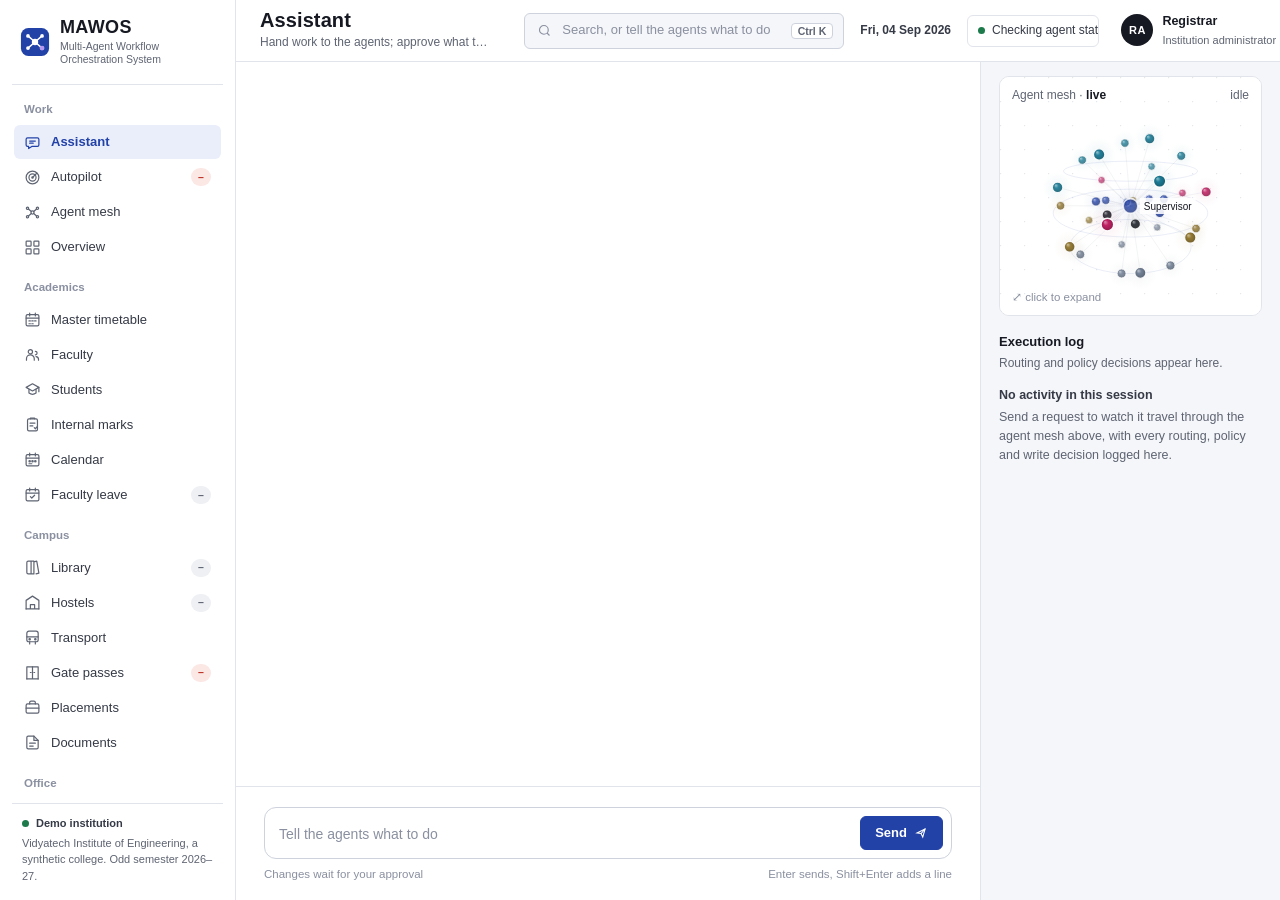
==== commit 58087d2a: "Placement drives end to end: each drive's own criteria, every reason named, applications re-checked " ====
--- a/static/index.html
+++ b/static/index.html
@@ -989,14 +989,153 @@
      <div class="cap" style="margin-top:10px">Policy: emergencies and medical passes clear on policy · outings must be outside class hours and back by 20:00 ·
      a class-hour outing needs 85% attendance just to be reviewable · home visits that miss class days need 75% and at most 2 days · no parent consent means the warden calls first.</div></div>`;
 }
+/* ---------------- placement drives (#115) ----------------
+   Reads through /api/panel (placement_drives, drive_applications,
+   drive_eligibility, placement_overview). The forms only PROPOSE:
+   /api/placement/propose passes no approval, so the PlacementAgent validates
+   the drive, shows who its criteria take in, and stages it in this console's
+   own chat session; the Registrar's yes goes through /api/chat - the calendar
+   form's pattern, the same gate and verify step as a request typed in the chat. */
+const PLC={el:null,drives:[],sel:null};
+const PLC_ACT={Draft:[['publish','Publish'],['cancel','Cancel']],
+  Published:[['close_registration','Close registration'],['complete','Mark completed'],['cancel','Cancel']],
+  Completed:[['archive','Archive']],Cancelled:[['archive','Archive']],Archived:[]};
+const PLC_ST={Published:'Accepted',Draft:'Recorded',Completed:'Applied',Cancelled:'Rejected',Archived:'Recorded'};
 async function renderPlc(el){
-  const r=await panel('placement_overview');
-  const up=(r.data&&r.data.upcoming)||[];
+  PLC.el=el;
+  const [r,ov]=await Promise.all([panel('placement_drives'),panel('placement_overview')]);
+  PLC.drives=(r.data&&r.data.drives)||[];
+  const up=PLC.drives.filter(d=>d.status==='Published');
   el.innerHTML=head(up.slice(0,2).map(d=>[`Shortlist for ${d.company}`,`Prepare the shortlist for the ${d.company} drive`,'']),
-      `<span class="spacer" style="flex:1"></span><select id="drv">${up.map(d=>`<option value="${d.id}">${esc(d.company)} · ${d.date}</option>`).join('')}</select>
-       <button class="btn sm ghost" id="drvgo" type="button">Who is eligible?</button>`)+
-    `<div id="drvbox"></div><div class="pnl">${blocksHTML(r.blocks)}</div>`;
-  $('#drvgo').onclick=async()=>{const x=await panel('drive_eligibility',{drive:$('#drv').value});$('#drvbox').innerHTML=`<div class="pnl">${blocksHTML(x.blocks)}</div>`;};
+      `<span class="spacer" style="flex:1"></span><button class="btn sm" id="plcNew" type="button">+ Add placement drive</button>`)+
+    `<div id="plcRes"></div>
+    <div class="pnl"><h3>Placement drives</h3><div class="cap">Each drive has its own eligibility criteria. A draft is not shown to students until it is published; publishing puts it on the academic calendar of the classes it is open to.</div>
+    <div class="tblwrap dense"><table><thead><tr><th>#</th><th>Company</th><th>Role</th><th>CTC</th><th>Drive</th><th>Status</th><th>Eligible</th><th>Applied</th><th>Shortlisted</th><th>Selected</th><th></th></tr></thead><tbody>
+    ${PLC.drives.map((d,i)=>`<tr><td>${esc(d.id)}</td><td><b>${esc(d.company)}</b></td><td>${esc(d.role)}</td><td>₹${esc(d.ctc)} LPA</td><td>${esc(d.drive_date)}</td>
+      <td><span class="st ${PLC_ST[d.status]||'Recorded'}">${esc(d.status)}</span>${d.status==='Published'?`<div class="plc-sub">registration ${esc(String(d.registration).toLowerCase())}</div>`:''}</td>
+      <td>${esc(d.eligible)}</td><td>${esc(d.applications)}</td><td>${esc(d.shortlisted)}</td><td>${esc(d.selected)}</td>
+      <td class="plc-acts"><button class="btn sm ghost" type="button" data-pv="${i}">Applicants</button><button class="btn sm ghost" type="button" data-pel="${i}">Eligibility</button>${d.status==='Draft'||d.status==='Published'?`<button class="btn sm ghost" type="button" data-pe="${i}">Edit</button>`:''}${(PLC_ACT[d.status]||[]).map(([a,l])=>`<button class="btn sm ghost" type="button" data-pa="${i}" data-act="${a}">${l}</button>`).join('')}</td></tr>`).join('')}
+    </tbody></table></div></div>
+    <div id="plcApps"></div>
+    <div class="pnl">${blocksHTML(ov.blocks)}</div>`;
+  $('#plcNew').onclick=()=>drvForm(null);
+  el.querySelectorAll('[data-pv]').forEach(b=>b.onclick=()=>plcApps(+b.dataset.pv,{}));
+  el.querySelectorAll('[data-pel]').forEach(b=>b.onclick=async()=>{const x=await panel('drive_eligibility',{drive:String(PLC.drives[+b.dataset.pel].id)});
+    $('#plcApps').innerHTML=`<div class="pnl">${blocksHTML(x.blocks)}</div>`;$('#plcApps').scrollIntoView({block:'nearest'});});
+  el.querySelectorAll('[data-pe]').forEach(b=>b.onclick=()=>drvForm(PLC.drives[+b.dataset.pe]));
+  el.querySelectorAll('[data-pa]').forEach(b=>b.onclick=()=>plcPropose('set_drive_status',{drive:String(PLC.drives[+b.dataset.pa].id),action:b.dataset.act}));
+}
+async function plcApps(i,f){
+  const d=PLC.drives[i];PLC.sel=i;
+  const r=await panel('drive_applications',{drive:String(d.id),...f});
+  const a=(r.data&&r.data.applicants)||[];
+  const opt=(id,label,vals,cur)=>`<select id="${id}" aria-label="${label}"><option value="">${label}</option>${vals.map(v=>`<option ${String(cur||'')===String(v)?'selected':''}>${esc(v)}</option>`).join('')}</select>`;
+  $('#plcApps').innerHTML=`<div class="pnl"><h3>${esc(d.company)} · ${esc(d.role)}: applicants</h3>
+    ${blocksHTML((r.blocks||[]).slice(0,1))}
+    <div class="toolbar">${opt('paD','All departments',CAL_D,f.dept)}${opt('paS','All semesters',[3,5,7],f.sem)}
+      ${opt('paT','Any status',['Applied','Shortlisted','Not shortlisted','Selected','Rejected'],f.status)}
+      <input id="paC" type="number" step="0.1" min="0" max="10" placeholder="Min CGPA" value="${attr(f.min_cgpa||'')}" style="width:100px">
+      <input id="paB" type="number" min="0" placeholder="Max backlogs" value="${attr(f.max_backlogs||'')}" style="width:110px">
+      <button class="btn sm ghost" id="paGo" type="button">Filter</button></div>
+    ${a.length?`<div class="tblwrap dense"><table><thead><tr><th><input type="checkbox" id="paAll" aria-label="Select all"></th><th>USN</th><th>Name</th><th>Class</th><th>CGPA</th><th>Backlogs</th><th>Status</th></tr></thead><tbody>
+      ${a.map(x=>`<tr><td><input type="checkbox" class="paX" value="${attr(x.usn)}" aria-label="Select ${attr(x.usn)}"></td><td>${esc(x.usn)}</td><td>${esc(x.name)}</td><td>${esc(x.dept)}-${esc(x.sem)}${esc(x.section)}</td><td>${esc(Number(x.cgpa).toFixed(2))}</td><td>${esc(x.backlogs)}</td><td>${esc(x.status)}</td></tr>`).join('')}
+      </tbody></table></div>
+      <div class="cal-acts"><span class="cap" style="margin:0 6px 0 0">With the ticked applicants:</span>${[['Shortlisted','Shortlist'],['Not shortlisted','Not shortlisted'],['Selected','Select'],['Rejected','Reject']].map(([s,l])=>`<button class="btn sm" type="button" data-dec="${attr(s)}">${esc(l)}</button>`).join('')}</div>`
+      :'<div class="cap">No applicants match.</div>'}</div>`;
+  $('#plcApps').scrollIntoView({block:'nearest'});
+  $('#paGo').onclick=()=>plcApps(i,{dept:$('#paD').value,sem:$('#paS').value,status:$('#paT').value,min_cgpa:$('#paC').value,max_backlogs:$('#paB').value});
+  if($('#paAll'))$('#paAll').onchange=e=>$$('.paX').forEach(x=>x.checked=e.target.checked);
+  $$('#plcApps [data-dec]').forEach(b=>b.onclick=()=>{const u=$$('.paX').filter(x=>x.checked).map(x=>x.value);
+    if(!u.length){notify('Tick the applicants first.',false);return;}
+    plcPropose('update_applications',{drive:String(d.id),usns:u.join(', '),status:b.dataset.dec});});
+}
+// the drive form: company, job, dates and the drive's own criteria; it only stages
+function drvForm(d){
+  const c=(d&&d.criteria)||{depts:[],sems:[7],sections:[],batches:[]};
+  const v=k=>attr(d&&d[k]!=null?d[k]:'');
+  const cv=k=>attr(c[k]!=null?c[k]:'');
+  const box=(name,vals,on)=>vals.map(x=>`<label class="plc-chk"><input type="checkbox" name="${name}" value="${attr(x)}" ${on.map(String).includes(String(x))?'checked':''}>${esc(x)}</label>`).join('');
+  const sel=(id,vals,cur)=>`<select id="${id}">${vals.map(x=>`<option ${x===cur?'selected':''}>${esc(x)}</option>`).join('')}</select>`;
+  const w=document.createElement('div');w.className='plc-modal';
+  w.innerHTML=`<form class="plc-form"><h3>${d?'Edit '+esc(d.company):'Add placement drive'}</h3>
+    <fieldset><legend>Company</legend><div class="plc-grid">
+      <label>Company name *<input id="pfCo" value="${v('company')}" required maxlength="80"></label>
+      <label>Industry<input id="pfIn" value="${v('industry')}"></label>
+      <label>Website<input id="pfWe" value="${v('website')}" placeholder="https://"></label>
+      <label>Company location<input id="pfLo" value="${v('location')}"></label>
+      <label class="wide">Company description<textarea id="pfDe" rows="2">${esc(d&&d.description||'')}</textarea></label></div></fieldset>
+    <fieldset><legend>Job</legend><div class="plc-grid">
+      <label>Job role *<input id="pfRo" value="${v('role')}" required maxlength="80"></label>
+      <label>CTC, lakh per annum *<input id="pfCt" type="number" step="0.1" min="0.5" value="${v('ctc')}" required></label>
+      <label>Job location<input id="pfJl" value="${v('job_location')}"></label>
+      <label>Employment type${sel('pfEm',['Full-time','Internship','Internship + full-time'],d&&d.employment_type||'Full-time')}</label>
+      <label>Work mode${sel('pfWm',['On-site','Hybrid','Remote'],d&&d.work_mode||'On-site')}</label>
+      <label class="plc-chk"><input type="checkbox" id="pfDr" ${d&&d.dream?'checked':''}>Dream drive (open to placed students at 1.5x their offer)</label>
+      <label class="wide">Job description<textarea id="pfJd" rows="2">${esc(d&&d.job_description||'')}</textarea></label></div></fieldset>
+    <fieldset><legend>Drive</legend><div class="plc-grid">
+      <label>Drive date *<input id="pfDd" type="date" value="${v('drive_date')}" required></label>
+      <label>Reporting time<input id="pfTm" type="time" value="${v('drive_time')||'09:30'}"></label>
+      <label>Registration opens<input id="pfRs" type="date" value="${v('reg_start')}"></label>
+      <label>Registration closes *<input id="pfRe" type="date" value="${v('reg_end')}" required></label>
+      <label>Interview date<input id="pfIv" type="date" value="${v('interview_date')}"></label>
+      <label>Openings<input id="pfOp" type="number" min="1" value="${v('openings')}"></label>
+      <label>Venue<input id="pfVe" value="${v('venue')}"></label>
+      <label class="wide">Selection process<input id="pfSp" value="${v('selection_process')}" placeholder="Aptitude test · technical interview · HR interview"></label></div></fieldset>
+    <fieldset><legend>Eligibility criteria</legend><div class="plc-grid">
+      <label>Minimum CGPA<input id="pfCg" type="number" step="0.01" min="0" max="10" value="${cv('min_cgpa')}"></label>
+      <label>Backlogs allowed<input id="pfBl" type="number" min="0" value="${cv('max_backlogs')}"></label>
+      <label>10th, minimum %<input id="pfT0" type="number" step="0.1" min="0" max="100" value="${cv('min_tenth')}"></label>
+      <label>12th, minimum %<input id="pfT2" type="number" step="0.1" min="0" max="100" value="${cv('min_twelfth')}"></label>
+      <label>Diploma (lateral entry), minimum %<input id="pfDp" type="number" step="0.1" min="0" max="100" value="${cv('min_diploma')}"></label>
+      <label>Graduating batch<input id="pfBa" value="${attr((c.batches||[]).join(', '))}" placeholder="e.g. 2027"></label>
+      <div class="wide"><span class="plc-l">Departments *</span>${box('pfDept',CAL_D,c.depts||[])}</div>
+      <div><span class="plc-l">Semesters *</span>${box('pfSem',[3,5,7],c.sems||[])}</div>
+      <div><span class="plc-l">Sections (none ticked: all)</span>${box('pfSec',['A','B'],c.sections||[])}</div></div></fieldset>
+    <p class="cap">Saving only prepares it: the placement agent checks every field, shows who these criteria take in, and waits for your yes. A new drive starts as a draft.</p>
+    <div class="cal-acts"><button class="btn" type="submit">${d?'Prepare the change':'Prepare the drive'}</button><button class="btn ghost" type="button" data-x>Cancel</button></div></form>`;
+  document.body.appendChild(w);
+  const q=s=>w.querySelector(s), ticks=n=>[...w.querySelectorAll(`[name=${n}]:checked`)].map(x=>x.value).join(', ');
+  w.querySelector('[data-x]').onclick=()=>w.remove();
+  w.addEventListener('keydown',e=>{if(e.key==='Escape')w.remove();});
+  q('form').onsubmit=e=>{e.preventDefault();
+    const a={company:q('#pfCo').value.trim(),industry:q('#pfIn').value.trim(),website:q('#pfWe').value.trim(),location:q('#pfLo').value.trim(),
+      description:q('#pfDe').value.trim(),role:q('#pfRo').value.trim(),ctc:q('#pfCt').value,job_location:q('#pfJl').value.trim(),
+      employment_type:q('#pfEm').value,work_mode:q('#pfWm').value,dream:q('#pfDr').checked,job_description:q('#pfJd').value.trim(),
+      drive_date:q('#pfDd').value,drive_time:q('#pfTm').value,reg_start:q('#pfRs').value,reg_end:q('#pfRe').value,
+      interview_date:q('#pfIv').value,openings:q('#pfOp').value,venue:q('#pfVe').value.trim(),selection_process:q('#pfSp').value.trim(),
+      min_cgpa:q('#pfCg').value,max_backlogs:q('#pfBl').value,min_tenth:q('#pfT0').value,min_twelfth:q('#pfT2').value,
+      min_diploma:q('#pfDp').value,batches:q('#pfBa').value.trim(),depts:ticks('pfDept'),sems:ticks('pfSem'),sections:ticks('pfSec')};
+    if(d)a.drive=String(d.id);
+    Object.keys(a).forEach(k=>{if(a[k]===''&&k!=='sections'&&k!=='batches')delete a[k];});
+    w.remove();plcPropose('save_placement_drive',a);};
+  setTimeout(()=>q('#pfCo').focus(),20);
+}
+async function plcPropose(tool,args){
+  const res=$('#plcRes');
+  res.innerHTML='<div class="pnl"><div class="loading-state">The placement agent is checking it</div></div>';
+  res.scrollIntoView({block:'nearest'});
+  const r=await api('/api/placement/propose',{method:'POST',headers:{'Content-Type':'application/json'},
+    body:JSON.stringify({tool,args,session:SID})});
+  if(r.trace&&r.trace.length)MESH.play(r.trace,`placement · ${tool}`,r);
+  const d=r.data||{};
+  if(!d.BLOCKED){res.innerHTML=`<div class="pnl">${blocksHTML(r.blocks)||esc(d.error||r.error||'It could not be checked.')}</div>`;return;}
+  res.innerHTML=`<div class="pnl">${blocksHTML(r.blocks)}<div class="cal-acts">
+      <button class="btn ok" type="button" id="plcYes">Yes, go ahead</button>
+      <button class="btn ghost" type="button" id="plcNo">No, discard it</button></div></div>`;
+  push('bot',`<p><b>From the placement page.</b> Staged for your approval: ${esc(d.proposal||'')}.</p>`+blocksHTML(r.blocks));
+  setChips(r.chips);
+  const reply=async text=>{
+    push('user',`<p>${esc(text)}</p>`);
+    const c=await api('/api/chat',{method:'POST',headers:{'Content-Type':'application/json'},
+      body:JSON.stringify({text,session:SID,engine:'rule'})});
+    MESH.play(c.trace||[],text,c);
+    const html=approvalMark(c.trace)+blocksHTML(c.blocks);
+    push('bot',html);setChips(c.chips);
+    if(c.refresh)await renderPlc(PLC.el);
+    $('#plcRes').innerHTML=`<div class="pnl">${html}</div>`;
+  };
+  $('#plcYes').onclick=()=>reply('Yes, go ahead');
+  $('#plcNo').onclick=()=>reply('No, discard it');
 }
 async function renderAcc(el){
   // Reads only (/api/panel/accreditation_evidence): every figure comes with its
--- a/static/mawos.css
+++ b/static/mawos.css
@@ -564,6 +564,69 @@
 .send { height: 36px; padding: 0 18px; border: 0; border-radius: var(--r-s); background: var(--blue); color: #fff; font-weight: 600; cursor: pointer }
 .send:hover { background: var(--blue-2) }
 
+/* ===================================================== the teaching desk (#116, #117)
+   A teacher's day, an attendance sheet, a marks sheet. Every class starts desk-
+   so nothing collides with the timetable's .cell or the Autopilot's rows. Status
+   is a rule down the card's left edge; violet appears only on Confirm. */
+.desk-sum { margin: 0 2px 12px; color: var(--ink-2); font-size: 13px } .desk-sum b { color: var(--ink) }
+.desk-asof { color: var(--muted); font-size: 12px }
+.desk-cls { display: grid; grid-template-columns: 74px minmax(0, 1fr) auto; gap: 12px; align-items: start; margin-bottom: 8px; padding: 11px 14px; border: 1px solid var(--rule); border-left: 3px solid var(--rule-2); border-radius: var(--r-s); background: var(--surface) }
+.desk-cls.now { border-left-color: var(--blue); box-shadow: 0 0 0 3px var(--blue-soft) }
+.desk-cls.next { border-left-color: var(--blue) } .desk-cls.done { border-left-color: var(--ok) }
+.desk-cls.off { border-left-color: var(--bad); background: var(--paper) } .desk-cls.cov { border-left-color: var(--warn); background: var(--paper) }
+.desk-time b { display: block; font: 600 16px var(--display); color: var(--ink) } .desk-time span { color: var(--graphite); font-size: 11.5px }
+.desk-sub { font-weight: 600; color: var(--ink) }
+.desk-ctx { margin-top: 2px; color: var(--ink-2); font-size: 13px }
+.desk-note { margin-top: 4px; color: var(--graphite); font-size: 12px }
+.desk-side { display: flex; flex-direction: column; align-items: flex-end; gap: 5px }
+.desk-st { padding: 1px 9px; border-radius: 9px; background: var(--sunken); color: var(--graphite); font-size: 11.5px; font-weight: 600 }
+.desk-cls.now .desk-st { background: var(--blue); color: #fff } .desk-cls.next .desk-st { background: var(--blue-soft); color: var(--blue) }
+.desk-cls.off .desk-st { background: var(--bad-soft); color: var(--bad) } .desk-cls.cov .desk-st { background: var(--warn-soft); color: var(--warn) }
+.desk-att { color: var(--graphite); font-size: 12px } .desk-att.ok { color: var(--ok) } .desk-att.due { color: var(--warn); font-weight: 600 }
+.desk-act { display: flex; flex-wrap: wrap; justify-content: flex-end; gap: 6px }
+.desk-todo > div { display: flex; align-items: center; justify-content: space-between; gap: 10px; padding: 8px 0; border-bottom: 1px solid var(--rule); font-size: 13px }
+.desk-kv { display: grid; grid-template-columns: repeat(auto-fill, minmax(150px, 1fr)); gap: 8px 14px; margin: 0 0 10px; padding: 12px 14px; border: 1px solid var(--rule); border-radius: var(--r-s); background: var(--surface) }
+.desk-kv span { display: block; color: var(--graphite); font-size: 11.5px } .desk-kv b { color: var(--ink); font-size: 13.5px }
+.desk-state { margin: 6px 2px 10px; color: var(--ink-2); font-size: 13px }
+.desk-state.locked { padding: 9px 12px; border-left: 3px solid var(--bad); background: var(--bad-soft); color: var(--ink) }
+.desk-tools { display: flex; flex-wrap: wrap; align-items: center; gap: 8px; margin: 0 0 10px } .desk-tools .spacer { flex: 1 }
+.desk-count { color: var(--graphite); font-size: 12.5px }
+.desk-pa { display: inline-flex; gap: 2px; padding: 2px; border-radius: 8px; background: var(--sunken) }
+.desk-pa button { min-width: 64px; height: 26px; border: 0; border-radius: 6px; background: none; color: var(--graphite); font-size: 12px; font-weight: 600; cursor: pointer }
+.desk-pa button.on.p { background: var(--ok); color: #fff } .desk-pa button.on.a { background: var(--bad); color: #fff }
+.desk-mk { width: 72px; height: 28px; padding: 0 8px; border: 1px solid var(--rule-2); border-radius: 6px; font: inherit }
+.desk-mk.bad { border-color: var(--bad); background: var(--bad-soft) }
+.desk-pick { display: inline-flex; align-items: center; gap: 8px; color: var(--graphite); font-size: 12.5px }
+.desk-pick select { height: 30px; border: 1px solid var(--rule-2); border-radius: 6px; background: var(--surface); font: inherit; color: var(--ink) }
+.desk-foot { display: flex; flex-wrap: wrap; align-items: center; justify-content: flex-end; gap: 8px; margin: 12px 0 0 }
+.desk-msg { margin-right: auto; color: var(--bad); font-size: 12.5px }
+.desk-prop { margin-top: 14px; padding: 12px 14px; border: 1px solid var(--rule); border-radius: var(--r-s); background: var(--surface) }
+.desk-course { display: flex; flex-wrap: wrap; justify-content: space-between; gap: 8px; padding: 10px 0; border-bottom: 1px solid var(--rule) }
+.desk-course span { display: block; color: var(--graphite); font-size: 12px }
+.desk-comps { display: flex; flex-wrap: wrap; gap: 6px }
+@media (max-width: 560px) { .desk-cls { grid-template-columns: 56px minmax(0, 1fr) } .desk-side { grid-column: 1 / -1; flex-direction: row; flex-wrap: wrap; align-items: center } }
+
+/* ===================================================== placement drives (#115)
+   The console's drive form and list, and the student's drive cards. Every
+   class starts plc- . Violet stays on the approval buttons alone. */
+.plc-sub { margin-top: 2px; color: var(--graphite); font-size: 11.5px }
+.plc-acts { display: flex; flex-wrap: wrap; gap: 4px; justify-content: flex-end }
+.plc-modal { position: fixed; inset: 0; z-index: 100; display: grid; place-items: start center; overflow: auto; padding: 24px 16px; background: rgba(15, 23, 42, .45) }
+.plc-form { width: min(760px, 100%); padding: 18px 20px 16px; border-radius: 12px; background: var(--surface); box-shadow: var(--float) }
+.plc-form h3 { margin: 0 0 6px; font: 600 18px var(--display); color: var(--ink) }
+.plc-form fieldset { margin: 10px 0 0; padding: 10px 12px 12px; border: 1px solid var(--rule); border-radius: var(--r-s) }
+.plc-form legend { padding: 0 6px; color: var(--ink-2); font-size: 12.5px; font-weight: 600 }
+.plc-grid { display: grid; grid-template-columns: repeat(auto-fill, minmax(200px, 1fr)); gap: 8px 12px }
+.plc-grid label, .plc-l { display: block; color: var(--graphite); font-size: 11.5px; font-weight: 600 }
+.plc-grid input:not([type=checkbox]), .plc-grid select, .plc-grid textarea { display: block; width: 100%; margin-top: 3px; padding: 6px 9px; border: 1px solid var(--rule-2); border-radius: 7px; background: var(--surface); font: 13px/1.4 inherit; color: var(--ink) }
+.plc-grid .wide { grid-column: 1 / -1 }
+.plc-chk { display: inline-flex !important; align-items: center; gap: 5px; margin: 6px 12px 0 0; color: var(--ink-2) !important; font-weight: 500 !important; font-size: 12.5px !important }
+.plc-card { display: flex; flex-wrap: wrap; align-items: center; justify-content: space-between; gap: 10px; margin-bottom: 8px; padding: 12px 14px; border: 1px solid var(--rule); border-left: 3px solid var(--rule-2); border-radius: var(--r-s); background: var(--surface) }
+.plc-card.ok { border-left-color: var(--ok) } .plc-card.no { border-left-color: var(--bad) } .plc-card.app { border-left-color: var(--blue) }
+.plc-card b { color: var(--ink) } .plc-card span { display: block; color: var(--graphite); font-size: 12.5px }
+.plc-card .why { color: var(--bad) }
+.plc-crit td.met { color: var(--ok); font-weight: 600 } .plc-crit td.unmet { color: var(--bad); font-weight: 600 }
+
 /* ===================================================== academic calendar (#104)
    One colour per kind of entry, drawn as a rule down the pill's left edge on a
    pale ground. None of them is violet: violet means approval and nothing else.
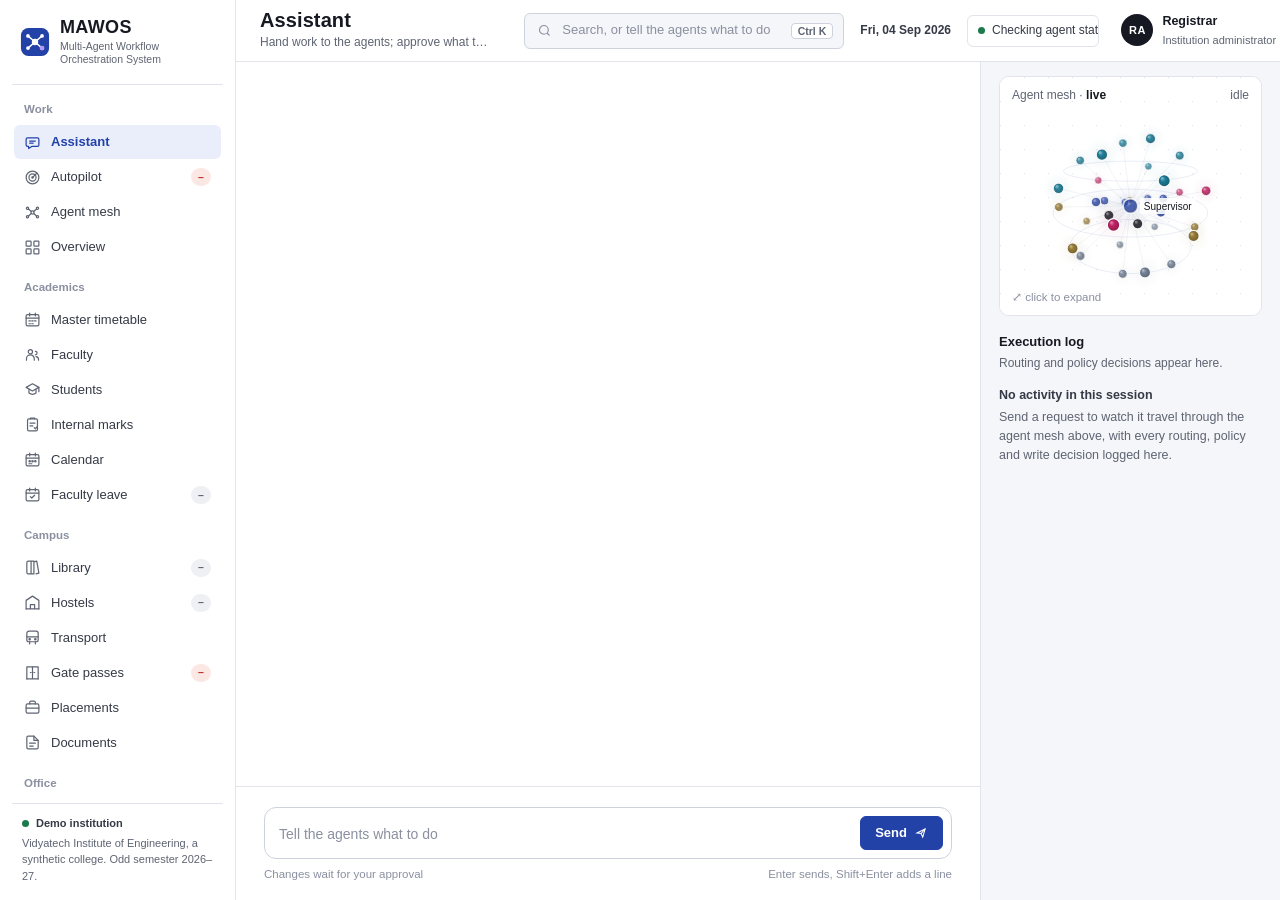
==== commit 19b7ab49: "Copy that states no hand-typed agent count; /health resolves in a git worktree and keeps the whole b" ====
--- a/static/index.html
+++ b/static/index.html
@@ -716,7 +716,7 @@
   const nm = busy.name;
   push('bot',`<div class="assistant-intro">
     <h2>Good morning, Registrar.</h2>
-    <p>Sixteen agents are working the timetable, ${k.students.toLocaleString('en-IN')} students, ${k.faculty} faculty, the library, hostels, buses, gate passes, placements and certificates. Tell them what needs doing in plain words.</p>
+    <p>Specialist agents are working the timetable, ${k.students.toLocaleString('en-IN')} students, ${k.faculty} faculty, the library, hostels, buses, gate passes, placements and certificates. Tell them what needs doing in plain words.</p>
     <p>They prepare the change and show it to you. <strong>Nothing is written until you approve it</strong>, and every hop is visible in the agent mesh on the right.</p>
     <div class="assistant-scope"><span>What needs my attention today?</span><span>Cover an absence</span><span>Rebuild a timetable</span><span>Approve gate passes</span><span>Issue a certificate</span></div>
   </div>`);
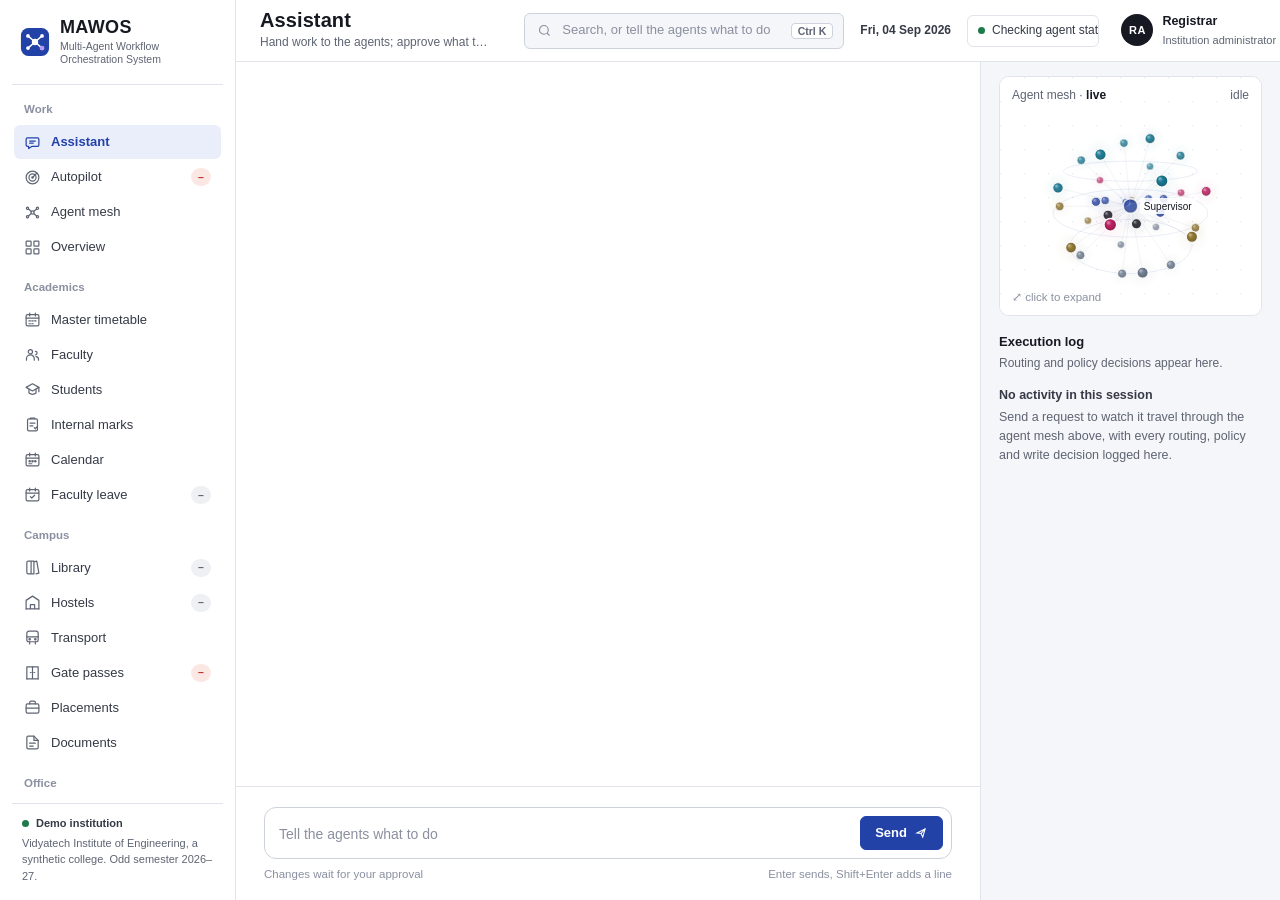
==== commit d7488f76: "Lab batches: split sections, rotating labs, a register per batch; the seed is built by the solver (#" ====
--- a/static/index.html
+++ b/static/index.html
@@ -538,16 +538,19 @@
     // admin approves is the finished timetable, not wherever the animation ended.
     const k=CLS.find(c=>c.i===focusIdx);
     const key=k?`${k.dept}-${k.sem}-${k.section}`:null;   // server joins the tuple with '-'
-    if(k) r.bookings.filter(b=>b.cls===key)
-      .forEach(b=>{const di=DAYS.indexOf(b.day),c=cell(di,b.period);if(!c)return;
+    // a split lab hour is one booking per batch (#20): the cell names them all
+    const at={};
+    if(k) r.bookings.filter(b=>b.cls===key).forEach(b=>{(at[b.day+'|'+b.period]=at[b.day+'|'+b.period]||[]).push(b);});
+    Object.values(at).forEach(bs=>{const b=bs[0],di=DAYS.indexOf(b.day),c=cell(di,b.period);if(!c)return;
+        bs.sort((x,y)=>(x.batch||'').localeCompare(y.batch||''));
         c.className='sc in '+(b.kind==='A'?'A':b.kind==='L'?'L':'T');
-        c.querySelector('.a').textContent=b.subject;
-        c.querySelector('.b').textContent=b.room||'';});
+        c.querySelector('.a').textContent=bs.map(x=>(x.batch?x.batch+' ':'')+x.subject).join(' | ');
+        c.querySelector('.b').textContent=bs.map(x=>x.room||'').join(' / ');});
     const warn=[];
     if(r.unplaced.length)warn.push(`<b>${r.unplaced.length} curriculum period(s) could not be placed</b> and became activity slots: ${
       [...new Set(r.unplaced.map(u=>u.subject))].slice(0,6).join(', ')}.`);
     if(r.capacity_relaxed.length)warn.push(`<b>${r.capacity_relaxed.length} lab block(s) exceed room capacity</b> for ${
-      [...new Set(r.capacity_relaxed.map(x=>x.cls))].slice(0,5).join(', ')} — this dataset has no lab batch splitting, so the constraint was relaxed and recorded rather than hidden.`);
+      [...new Set(r.capacity_relaxed.map(x=>x.cls))].slice(0,5).join(', ')} — no room of that kind seats the group and its students have no lab batches to rotate, so the constraint was relaxed and recorded rather than hidden.`);
     if(r.timed_out)warn.push('<b>The solver hit its time budget</b> and returned the best assignment it had.');
     if(warn.length)$('#swarnbox').innerHTML=`<div class="swarn">${warn.map(w=>'<div>'+w+'</div>').join('')}</div>`;
     $('#smsg').innerHTML=`Solved <b>${r.placed}/${r.total}</b> curriculum periods in <b>${(r.ms/1000).toFixed(2)}s</b>
--- a/static/mawos.css
+++ b/static/mawos.css
@@ -287,6 +287,8 @@
 .cell.has { background: #F3F5FB }
 .cell.lab { background: #EEF6F3 }
 .cell.lab .s { color: #1F5E4B }
+.cell .ttb + .ttb { margin-top: 4px; padding-top: 4px; border-top: 1px dashed #C5DDD4 }
+.cell .ttbn { display: inline-block; padding: 0 4px; border-radius: 3px; background: #D3E9E1; color: #1F5E4B; font-size: 10.5px; font-weight: 700 }
 .cell.actv { background: var(--paper) }
 .cell.actv .s { color: var(--graphite); font-weight: 600 }
 .cell.ovr { background: var(--violet-soft); box-shadow: inset 3px 0 0 var(--violet) }
